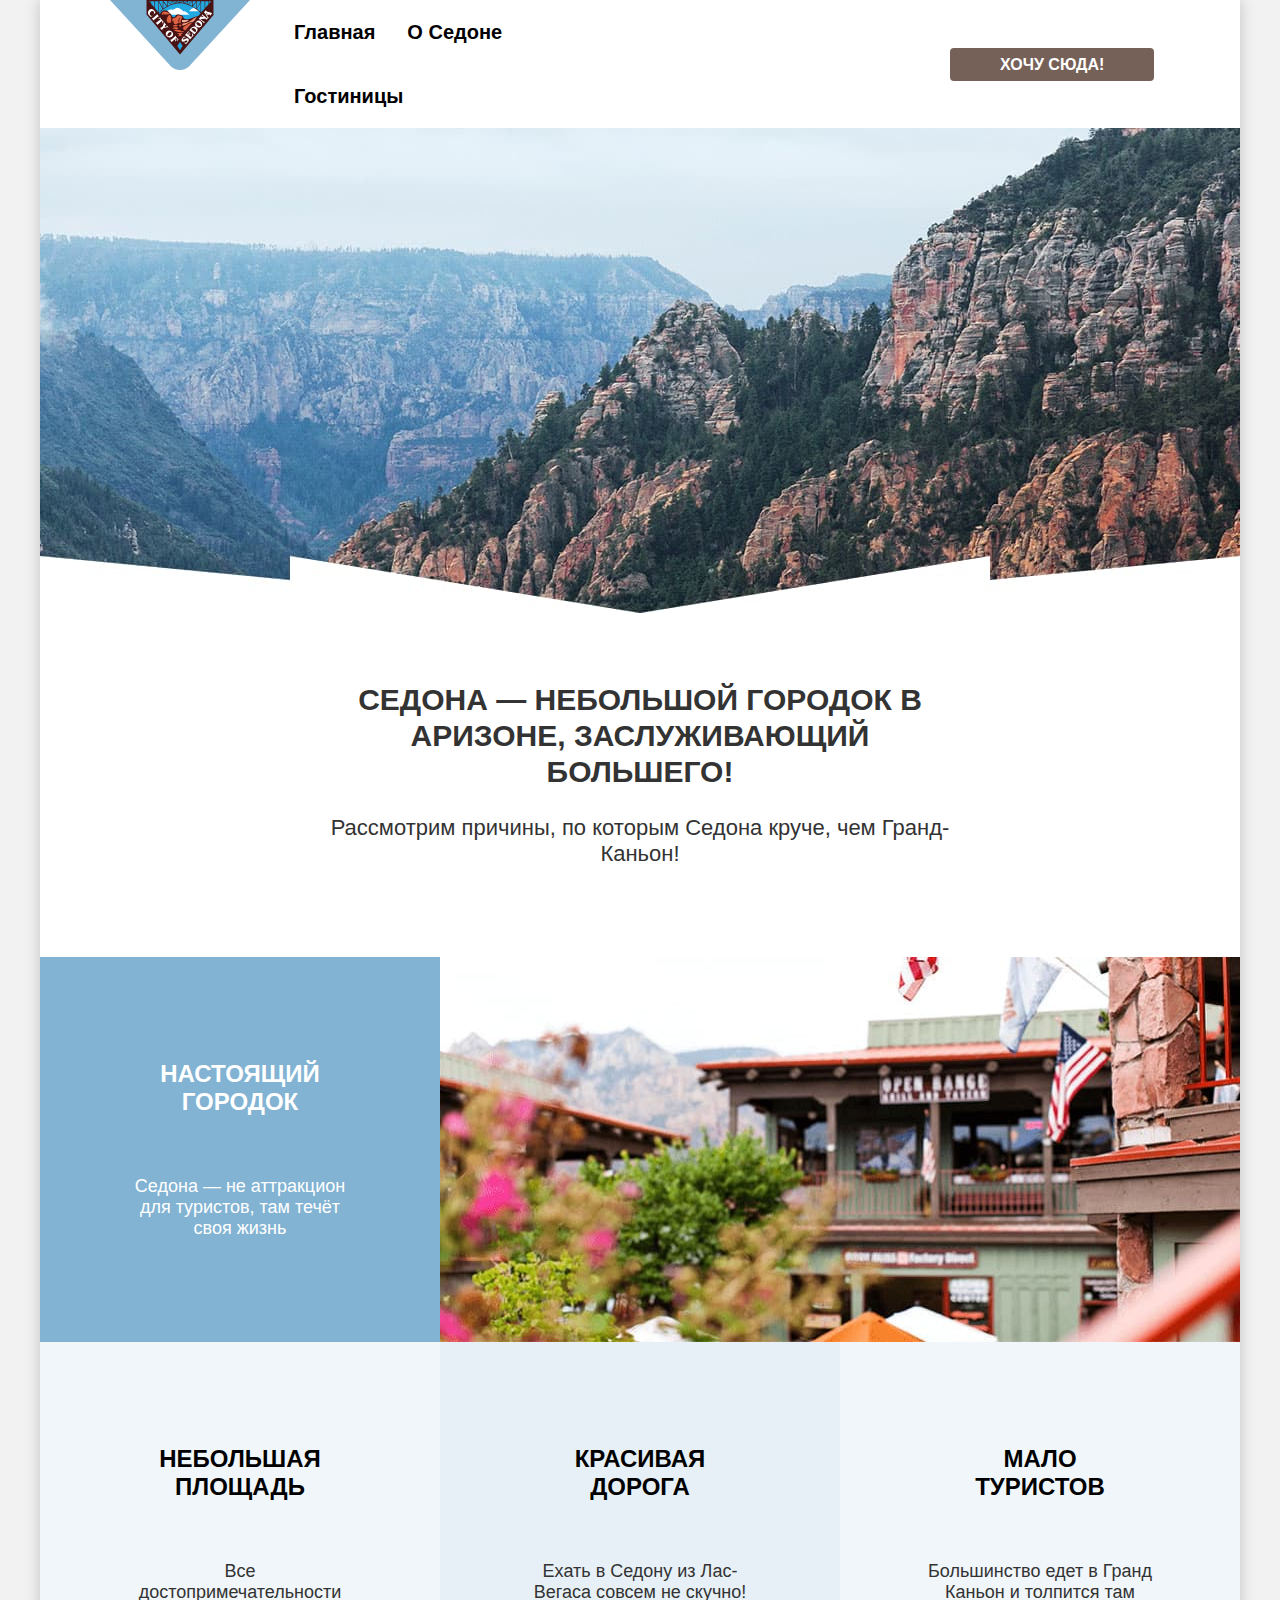
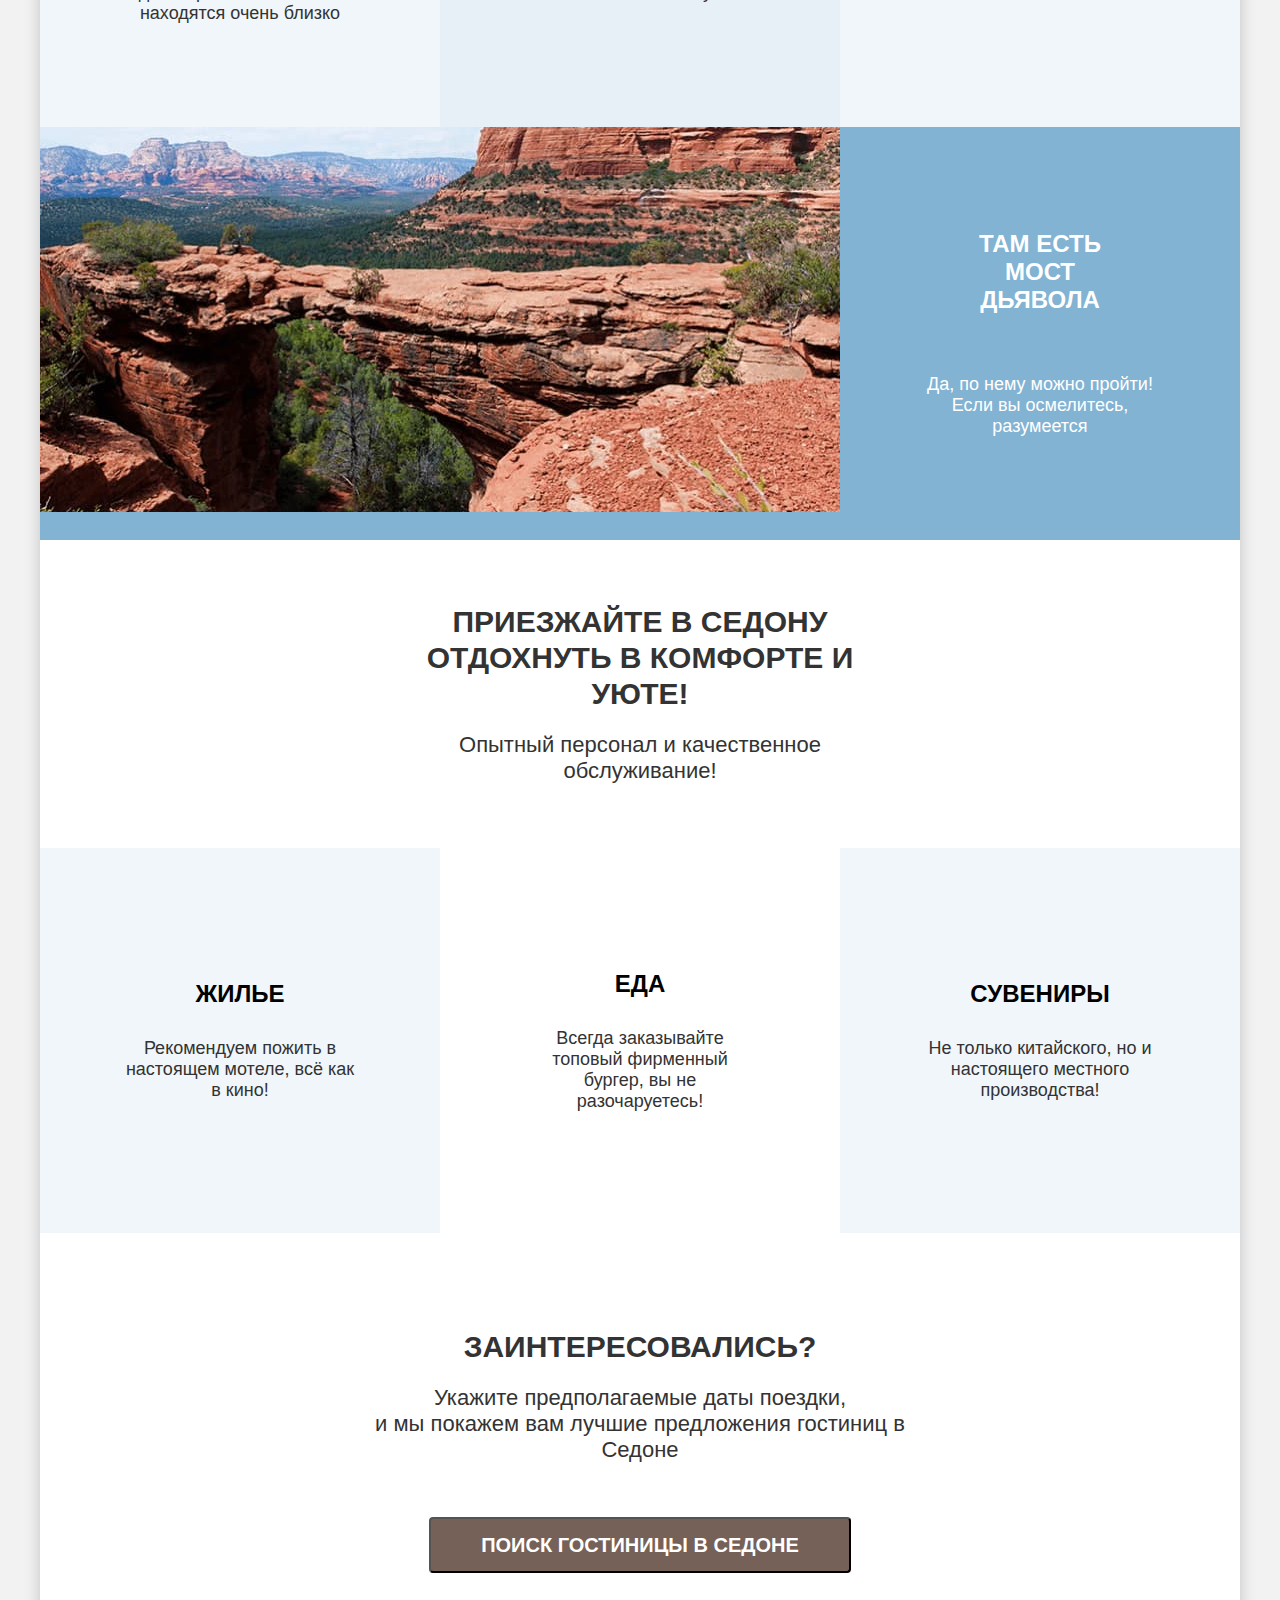
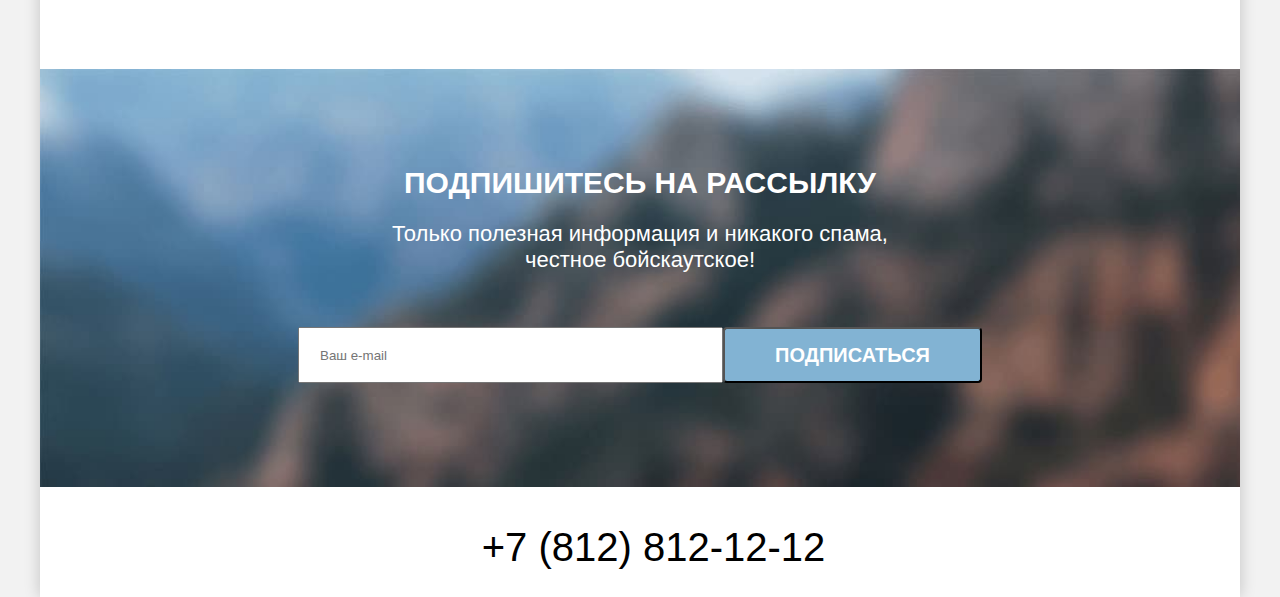
==== index.html @ 705f3684 "Merge pull request #2 from kreonix/task-6" ====
<!DOCTYPE html>
<html lang="ru">
<head>
  <meta charset="utf-8">
  <title>HTML Academy: Седона</title>
  <link rel="stylesheet" href="styles/styles.css"/>
</head>
<body>
<div class="page-container">
  <header class="page-header">
    <a class="page-header-logo" href="/">
      <img src="images/icons/logo.svg" alt="Sedona" width="140" height="70">
    </a>
    <nav class="navigation">
      <ul class="navigation-list">
        <li class="navigation-item">
          <a class="navigation-link" href="/">Главная</a>
        </li>
        <li class="navigation-item">
          <a class="navigation-link" href="#">О седоне</a>
        </li>
        <li class="navigation-item">
          <a class="navigation-link" href="/hotels.html">Гостиницы</a>
        </li>
      </ul>
      <ul class="navigation-list navigation-user">
        <li class="navigation-item">
          <a class="navigation-link" href="#">
              <span class="visually-hidden">
                Поиск
              </span>
          </a>
        </li>
        <li class="navigation-item">
          <a class="navigation-link" href="#">
              <span class="visually-hidden">
                Избранное
              </span>
          </a>
        </li>
        <li class="navigation-item">
          <a class="button rent-button" href="#">
            Хочу сюда!
          </a>
        </li>
      </ul>
    </nav>
  </header>
  <main class="main-index">
    <section class="hero">
      <h1 class="visually-hidden">Город Sedona</h1>
      <img class="hero-background-image" src="images/index-background.jpg"
           alt="Изображение каньона c облаками, который содержит текст приветствия и название проекта Sedona"
           width="1200"
           height="485">
      <div class="hero-promo">
        <p class="text-information-title">
          Седона — небольшой городок в Аризоне,
          заслуживающий большего!
        </p>
        <p class="text-information-description">Рассмотрим причины, по которым Седона круче, чем Гранд-Каньон!</p>
      </div>
    </section>
    <section class="advantages">
      <h2 class="visually-hidden">Приемущества</h2>
      <ul class="advantages-list">
        <li class="advantages-item advantages-item-picture">
          <div class="advantages-item-container">
            <h4 class="advantages-item-title">Настоящий городок</h4>
            <p>Седона — не аттракцион для туристов, там течёт своя жизнь</p>
          </div>
          <img class="advantages-item-image" src="images/advantages/photo-1.jpg"
               alt="Изображение административного здания" width="800" height="385">
        </li>
        <li class="advantages-item">
          <div class="advantages-item-container">
            <h4 class="advantages-item-title">Небольшая площадь</h4>
            <p>Все достопримечательности находятся очень близко</p>
          </div>
        </li>
        <li class="advantages-item">
          <div class="advantages-item-container">
            <h4 class="advantages-item-title">Красивая дорога</h4>
            <p>Ехать в Седону из Лас-Вегаса совсем не скучно!</p>
          </div>
        </li>
        <li class="advantages-item">
          <div class="advantages-item-container">
            <h4 class="advantages-item-title">Мало туристов</h4>
            <p>Большинство едет в Гранд Каньон и толпится там</p>
          </div>
        </li>
        <li class="advantages-item advantages-item-picture">
          <img src="images/advantages/photo-2.jpg" alt="Изображение моста дьявола, как каньон" width="800" height="385">
          <div class="advantages-item-container">
            <h4 class="advantages-item-title">Там есть мост дьявола</h4>
            <p>Да, по нему можно пройти! Если вы осмелитесь, разумеется</p>
          </div>
        </li>
      </ul>
      <div class="advantages-promo">
        <h3 class="text-information-title">
          Приезжайте в Седону отдохнуть в комфорте и уюте!
        </h3>
        <p class="text-information-description">Опытный персонал и качественное обслуживание!</p>
      </div>
      <ul class="advantages-invite-list">
        <li class="advantages-invite-item">
          <div class="advantages-invite-container">
            <h4 class="advantages-invite-title">Жилье</h4>
            <p class="advantages-invite-description">Рекомендуем пожить в настоящем мотеле, всё как в кино!</p>
          </div>
        </li>
        <li class="advantages-invite-item">
          <div class="advantages-invite-container">
            <h4 class="advantages-invite-title">Еда</h4>
            <p class="advantages-invite-description">Всегда заказывайте топовый фирменный бургер, вы не
              разочаруетесь!</p>
          </div>
        </li>
        <li class="advantages-invite-item">
          <div class="advantages-invite-container">
            <h4 class="advantages-invite-title">Сувениры</h4>
            <p class="advantages-invite-description">Не только китайского, но и настоящего местного производства!</p>
          </div>
        </li>
      </ul>
    </section>
    <section class="find">
      <h2 class="visually-hidden">Приглашение</h2>
      <h3 class="text-information-title">Заинтересовались?</h3>
      <p class="text-information-description">Укажите предполагаемые даты поездки,<br> и мы покажем вам лучшие
        предложения
        гостиниц в
        Седоне</p>
      <button class="button find-button">ПОИСК ГОСТИНИЦЫ В СЕДОНЕ</button>
    </section>
    <section class="newsletter newsletter-background">
      <h2 class="visually-hidden">Подписка на рассылку</h2>
      <div class="newsletter-inner">
        <h3 class="text-information-title">Подпишитесь на рассылку</h3>
        <p class="text-information-description">Только полезная информация и никакого спама,<br> честное бойскаутское!
        </p>
        <form class="newsletter-form" action="https://echo.htmlacademy.ru/" method="post">
          <label class="visually-hidden" for="newsletterEmail">Ваш e-mail</label>
          <input class="newsletter-input" id="newsletterEmail" type="email" name="email" placeholder="Ваш e-mail">
          <button class="button button-secondary-color" type="submit">
            ПОДПИСАТЬСЯ
          </button>
        </form>
      </div>
    </section>
  </main>
  <footer class="page-footer">
      <div class="footer-social">
        <ul class="footer-social-list">
          <li class="footer-social-item">
            <a href="#">
              <span class="visually-hidden">Твиттер</span>
            </a>
          </li>
          <li class="footer-social-item">
            <a href="#">
              <span class="visually-hidden">ВКонтакте</span>
            </a>
          </li>
          <li class="footer-social-item">
            <a href="#">
              <span class="visually-hidden">Инстаграм</span>
            </a>
          </li>
        </ul>
      </div>
      <div class="footer-contacts">
        <a class="footer-contacts-phone" href="tel:+78128121212">+7 (812) 812-12-12</a>
      </div>
      <div class="footer-logo">
        <a class="footer-logo-developer" href="https://htmlacademy.ru/">
          <span class="visually-hidden">Переход на страницу HTML Academy</span>
        </a>
      </div>
  </footer>
</div>
</body>
</html>
---- styles/styles.css ----
@font-face {
  font-family: "PT Sans";
  font-style: normal;
  font-weight: 400;
  src: url("../fonts/ptsans-400.woff2") format("woff2");
  font-display: swap;
}

@font-face {
  font-family: "PT Sans";
  font-style: normal;
  font-weight: 700;
  src: url("../fonts/ptsans-700.woff2") format("woff2");
}

*,
*::before,
*::after {
  box-sizing: border-box;
}

html {
  height: 100%;
}

body {
  height: 100%;
  margin: 0;
  font-family: "PT Sans", sans-serif;
  font-size: 18px;
  line-height: 21px;
  color: #333333;
  background-color: #F2F2F2;
}

.visually-hidden {
  position: absolute;
  width: 1px;
  height: 1px;
  margin: -1px;
  padding: 0;
  border: 0;
  clip: rect(0 0 0 0);
  overflow: hidden;
}

.page-container {
  display: flex;
  flex-direction: column;
  min-height: 100%;
  max-width: 1200px;
  margin: 0 auto;
  box-shadow: 0 0 15px 0 rgba(0, 0, 0, 0.20);
}

.main-index {
  background-color: #FFFFFF;
  flex-grow: 1;
}

.page-wrapper-inside {
  max-width: 1200px;
  margin: 0 auto;
}

.page-header {
  padding: 0 70px;
  display: flex;
  background-color: #FFFFFF;
}

.page-header-logo {
  display: flex;
  margin-bottom: -6px;
  margin-right: 28px;
  z-index: 2;
}

.navigation {
  display: flex;
  width: 940px;
}

.navigation-list {
  display: flex;
  flex-wrap: wrap;
  margin: 0;
  padding: 0;
  width: 350px;
  list-style-type: none;
}

.navigation-user {
  margin-left: auto;
  max-width: 268px;
  align-items: center;
}

.navigation-user .navigation-link {
  min-width: 20px;
  min-height: 20px;
  padding: 22px 12px;
}

.navigation-link {
  display: block;
  font-size: 20px;
  font-weight: 700;
  line-height: 24px;
  text-transform: capitalize;
  text-align: center;
  text-decoration: none;
  padding: 20px 16px;
  color: #000000;
}

.button {
  font-family: inherit;
  font-weight: 700;
  line-height: 36px;
  font-size: 20px;
  text-align: center;
  color: #FFFFFF;
  cursor: pointer;
  text-decoration: none;
  background-color: #756157;
  padding: 8px 50px;
  border-radius: 4px;
}

.button-light {
  background-color: #FFFFFF;
  border: 2px solid #E5E5E5;
}

.button-light.active {
  border: 2px solid #000000;
}

.rent-button {
  font-size: 16px;
  line-height: 20px;
  text-transform: uppercase;
}

.select-control {
  padding: 14px 20px;
}

.text-information-title {
  font-size: 30px;
  font-weight: 700;
  line-height: 36px;
  margin: 0 0 20px 0;
  text-align: center;
  text-transform: uppercase;
}

.text-information-description {
  font-size: 22px;
  font-weight: 400;
  line-height: 26px;
  margin: 0;
  text-align: center;
}

.hero {
  text-align: center;
  margin-bottom:  21px;
}

.hero-promo {
  width: 651px;
  margin: 0 auto;
  padding: 69px 0;
}

.hero-promo .text-information-title {
  margin-bottom: 25px;
}

.hero-background-image {
  vertical-align: middle;
}

.advantages-promo {
  width: 505px;
  margin: 0 auto;
  padding: 64px 0;
}

.advantages-list {
  margin: 0;
  padding: 0;
  display: grid;
  grid-template-columns: repeat(3, 400px);
  list-style-type: none;
  grid-auto-rows: minmax(385px, auto);
}

.advantages-item {
  text-align: center;
  display: flex;
  flex-direction: column;
}

.advantages-item-container {
  display: flex;
  flex-direction: column;
  justify-content: center;
  padding: 103px 85px;
}

.advantages-item-container p {
  margin: 0;
}

.advantages-item-picture {
  grid-column: 1/ span 3;
  flex-direction: row;
}


.advantages-item-image {
  vertical-align: middle;
}

.advantages-item:first-child .advantages-item-title,
.advantages-item:last-child .advantages-item-title {
  color: #FFFFFF;
}

.advantages-item:nth-child(odd) {
  background-color: rgba(131, 179, 211, 0.20);
}

.advantages-item:nth-child(even) {
  background-color: rgba(131, 179, 211, 0.12);
}

.advantages-item:first-child, .advantages-item:last-child {
  background-color: #82B3D3;
  color: #FFFFFF;
}

.advantages-item-title {
  color: #000000;
  margin: 0 0 60px;
  font-weight: 700;
  font-size: 24px;
  text-transform: uppercase;
  line-height: 28px;
  display: block;
  padding: 0 29px;
}

.advantages-invite-list {
  display: flex;
  padding: 0;
  margin: 0;
  list-style-type: none;
  flex-wrap: wrap;
}

.advantages-invite-item {
  text-align: center;
  width: 400px;
  min-height: 385px;
  display: flex;
  flex-direction: column;
  justify-content: center;
  background-color: rgba(131, 179, 211, 0.12);
}

.advantages-invite-item:nth-child(even) {
  background-color: #FFFFFF;
}

.advantages-invite-container {
  width: 230px;
  margin: 0 auto;
  padding: 80px 0;
}

.advantages-invite-title {
  font-size: 24px;
  font-weight: 700;
  line-height: 28px;
  text-transform: uppercase;
  color: #000000;
  margin: 0 0 30px;
}

.advantages-invite-description {
  font-size: 18px;
  font-weight: 400;
  line-height: 21px;
  color: #333333;
  margin: 0;
}

.newsletter {
  color: #000000;
}

.newsletter .text-information-description {
  color: #333333;
}

.find {
  padding: 96px 0;
  width: 592px;
  margin: 0 auto;
}

.find .text-information-description {
  margin-bottom: 54px;
}

.find-button {
  display: block;
  margin: 0 auto;
}

.newsletter-background {
  color: #FFFFFF;
  background-image: url("../images/blur-filter-photo.jpg");
  background-repeat: no-repeat;
  background-size: cover;
}

.newsletter-background .text-information-description {
  color: #FFFFFF;
}

.newsletter-inner {
  width: 684px;
  margin: 0 auto;
  padding: 96px 0 104px;
}

.newsletter .text-information-description {
  margin-bottom: 54px;
}

.newsletter-form {
  margin: 0 auto;
  display: flex;
}
.newsletter-input {
  font-family: inherit;
  flex-grow: 1;
  padding: 12px 20px;
}


.button-secondary-color {
  background-color: #82B3D3;
  color: #FFFFFF;
}

.page-footer {
  background-color: #FFFFFF;
  justify-content: space-between;
  display: flex;
  padding: 40px 70px 30px;
}

.footer-social {
  width: 142px;
}

.footer-contacts {
  width: 720px;
  text-align: center;
  margin: 0 auto;
}

.footer-social-list {
  padding: 0;
  margin: 0;
  display: flex;
  list-style-type: none;
  flex-wrap: wrap;
}

.footer-social-item {
  padding: 0 10px;
}

.footer-logo {
  width: 115px;
}

.footer-contacts-phone {
  font-size: 40px;
  line-height: 40px;
  text-transform: uppercase;
  color: #000000;
  text-align: center;
  text-decoration: none;
}


.catalog-filter {
  color: #FFFFFF;
  background-image: url("../images/blur-filter-photo.jpg");
  background-size: cover;
}

.catalog-filter-form {
  display: flex;
}

.catalog-filter {
  margin: 0 auto;
  padding: 35px 70px 70px;
}

.inner-header-title {
  font-size: 60px;
  font-weight: 700;
  line-height: 78px;
  margin: 0 0 8px 0;
}

.breadcrumbs {
  margin: 0 0 40px;
  padding: 0;
}

.breadcrumbs-item {
  display: inline;
}

.breadcrumbs-link {
  display: block;
  font-size: 16px;
  color: #FFFFFF;
  text-decoration: none;
}

.catalog-filter-title {
  font-size: 20px;
  font-weight: 700;
  line-height: 24px;
  text-transform: capitalize;
  margin-bottom: 32px;
}

.catalog-filter-list {
  padding: 0;
  margin: 0;
  list-style-type: none;
}

.catalog-filter-item {
  margin-bottom: 16px;
}

.catalog-filter-item:last-child {
  margin-bottom: 0;
}

.catalog-filter-buttons .button {
  font-size: 16px;
  margin-bottom: 32px;
}
.catalog-filter-buttons .button:last-child {
  margin-bottom: 0;
}


.catalog-filter-buttons {
  width: 191px;
}

.catalog-hotels {
  padding: 50px 70px 60px;
  margin: 0 auto;
}

.catalog-filter-group {
  padding:0;
  margin: 0;
  border: none;
}

.catalog-filter-left-controls {
  width: 371px;
  display: flex;
  justify-content: space-between;
}

.catalog-filter-left-controls .catalog-filter-group {
  width: 150px;
}
.catalog-filter-right-controls {
  width: 549px;
  margin-left: auto;
  display: flex;
}

.catalog-header {
  display: flex;
  margin-bottom: 40px;
}

.catalog-header-controls {
  margin-left: auto;
  display: flex;
  width: 522px;
}

.view-type-list {
  margin: 0 0 0 auto;
  padding: 0;
  list-style-type: none;
  display: flex;
}

.view-type-list .button {
  display: block;
  padding: 14px 12px;
  min-width: 48px;
  min-height: 48px;
}

.view-type-item {
  margin-right: 8px;
}

.view-type-item:last-child {
  margin-right: 0;
}

.hotel-list {
  display: grid;
  grid-template-columns: repeat(3, 340px);
  padding: 0;
  margin: 0 0 80px;
  gap: 20px;
  list-style-type: none;
}

.control-input {
  line-height: 23px;
  margin: 0 16px 0 0;
}

.button-link {
  background-color: transparent;
  border: 0;
}

.catalog-count {
  font-size: 30px;
  font-weight: 700;
  line-height: 36px;
  text-transform: uppercase;
  margin: 0 0 40px;
}

.hotel-details {
  display: flex;
  justify-content: space-between;
  margin-bottom: 16px;
}

.hotel-details:last-child {
  margin: 0;
}

.hotel-details p {
  margin: 0;
}

.hotel-card-link {
  font-size: 24px;
  font-weight: 700;
  line-height: 28px;
  color: #000000;
  text-decoration: none;
}

.hotel-card {
  color: #333333;
  padding: 20px;
  border: 1px solid #E6E6E6;
  border-radius: 4px;
}

.hotel-card-image {
  vertical-align: middle;
  margin-bottom: 16px;
}

.hotel-card-title {
  margin: 0 0 16px;
  font-size: 24px;

}

.hotel-card-rating {
  background-color: #F2F2F2;
  font-size: 16px;
  text-align: center;
  text-transform: uppercase;
  padding: 9px 22px 8px 23px;
  border-radius: 4px;
}

.hotel-card-buttons button {
  font-size: 16px;
  line-height: 20px;
}

.pagination {
  display: flex;
  margin: 0;
  padding: 0;
  list-style-type: none;
}

.pagination-link {
  display: flex;
  box-sizing: border-box;
  text-decoration: none;
  width: 60px;
  height: 60px;
  padding: 12px 25px;
  border-radius: 4px;
  font-weight: 700;
  line-height: 36px;
  text-transform: uppercase;
  color: #FFFFFF;
  background-color: #82B3D3;
  justify-content: center;
}

.pagination-item:not(:last-child) {
  margin-right: 8px;
}

.pagination-spacing .pagination-link {
  background-color: transparent;
  color: #000000;
}

.pagination-current {
  color: #000000;
  background-color: #F2F2F2;
}
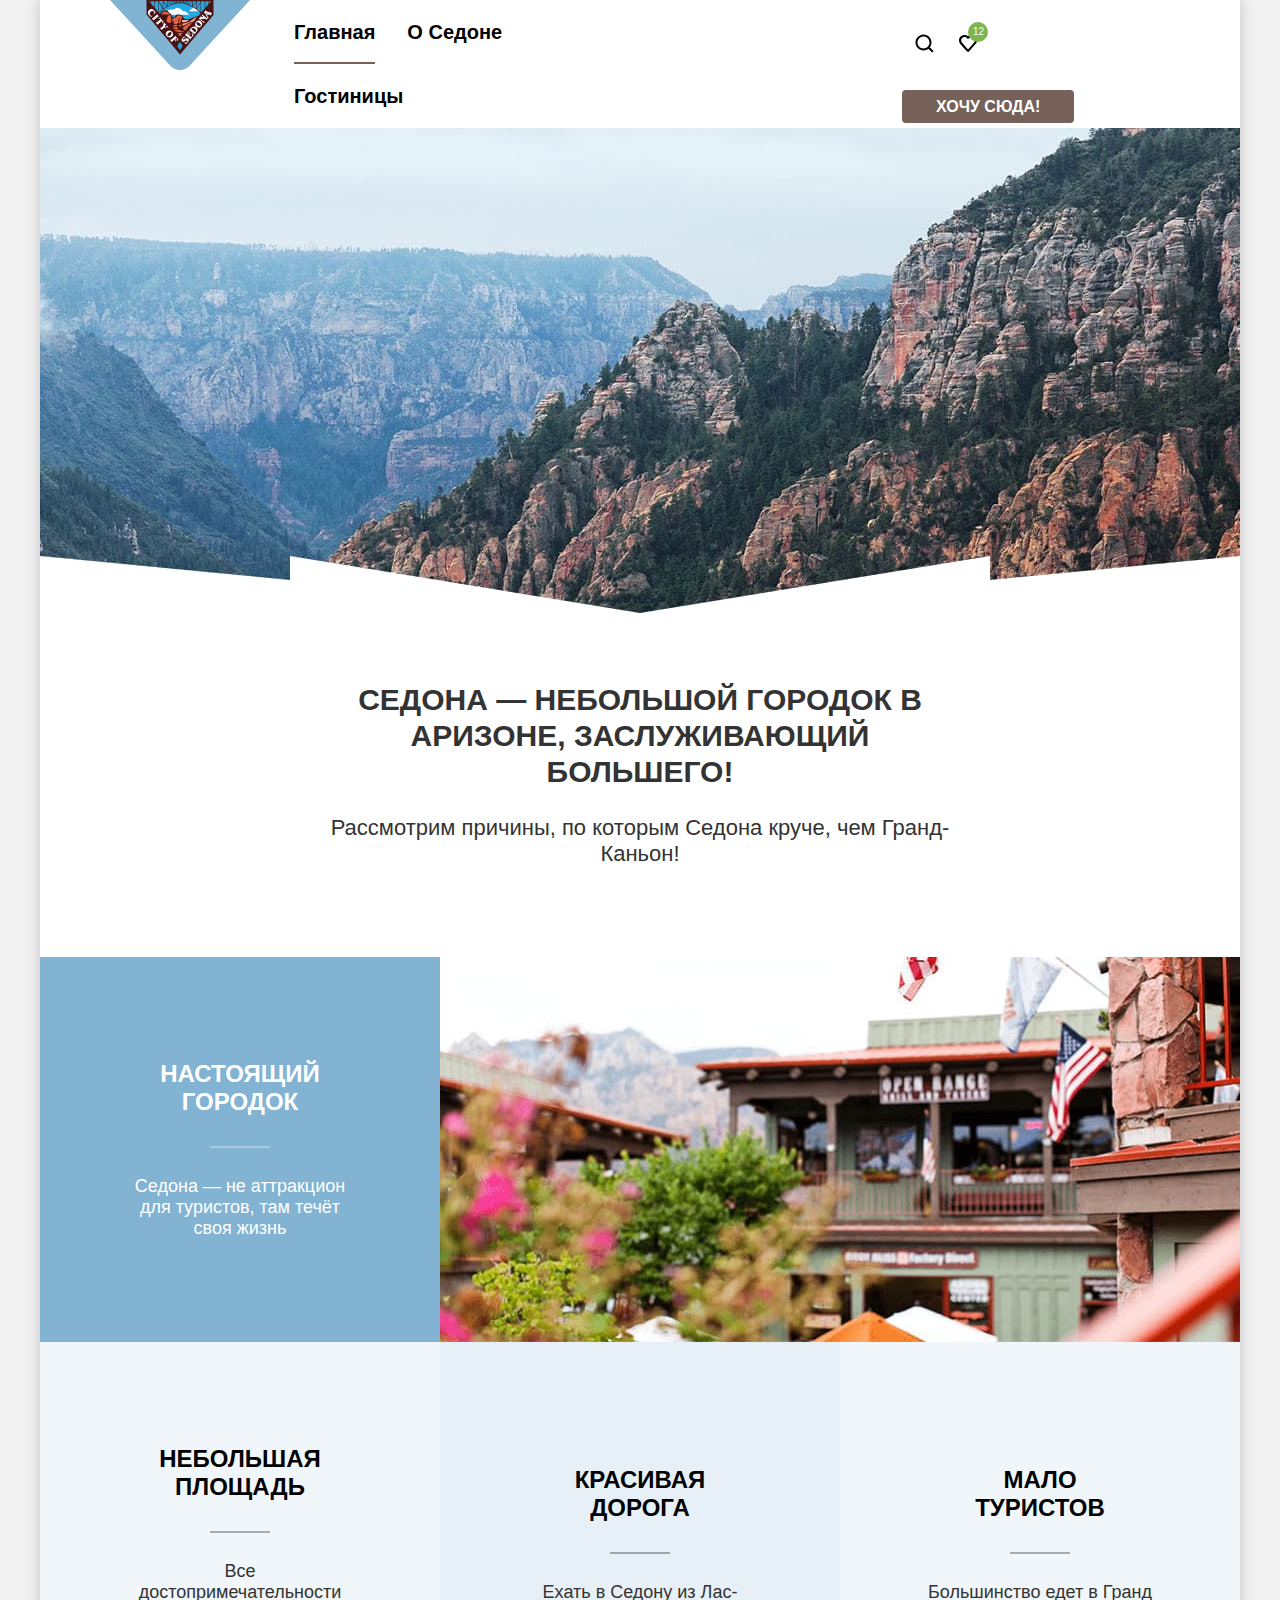
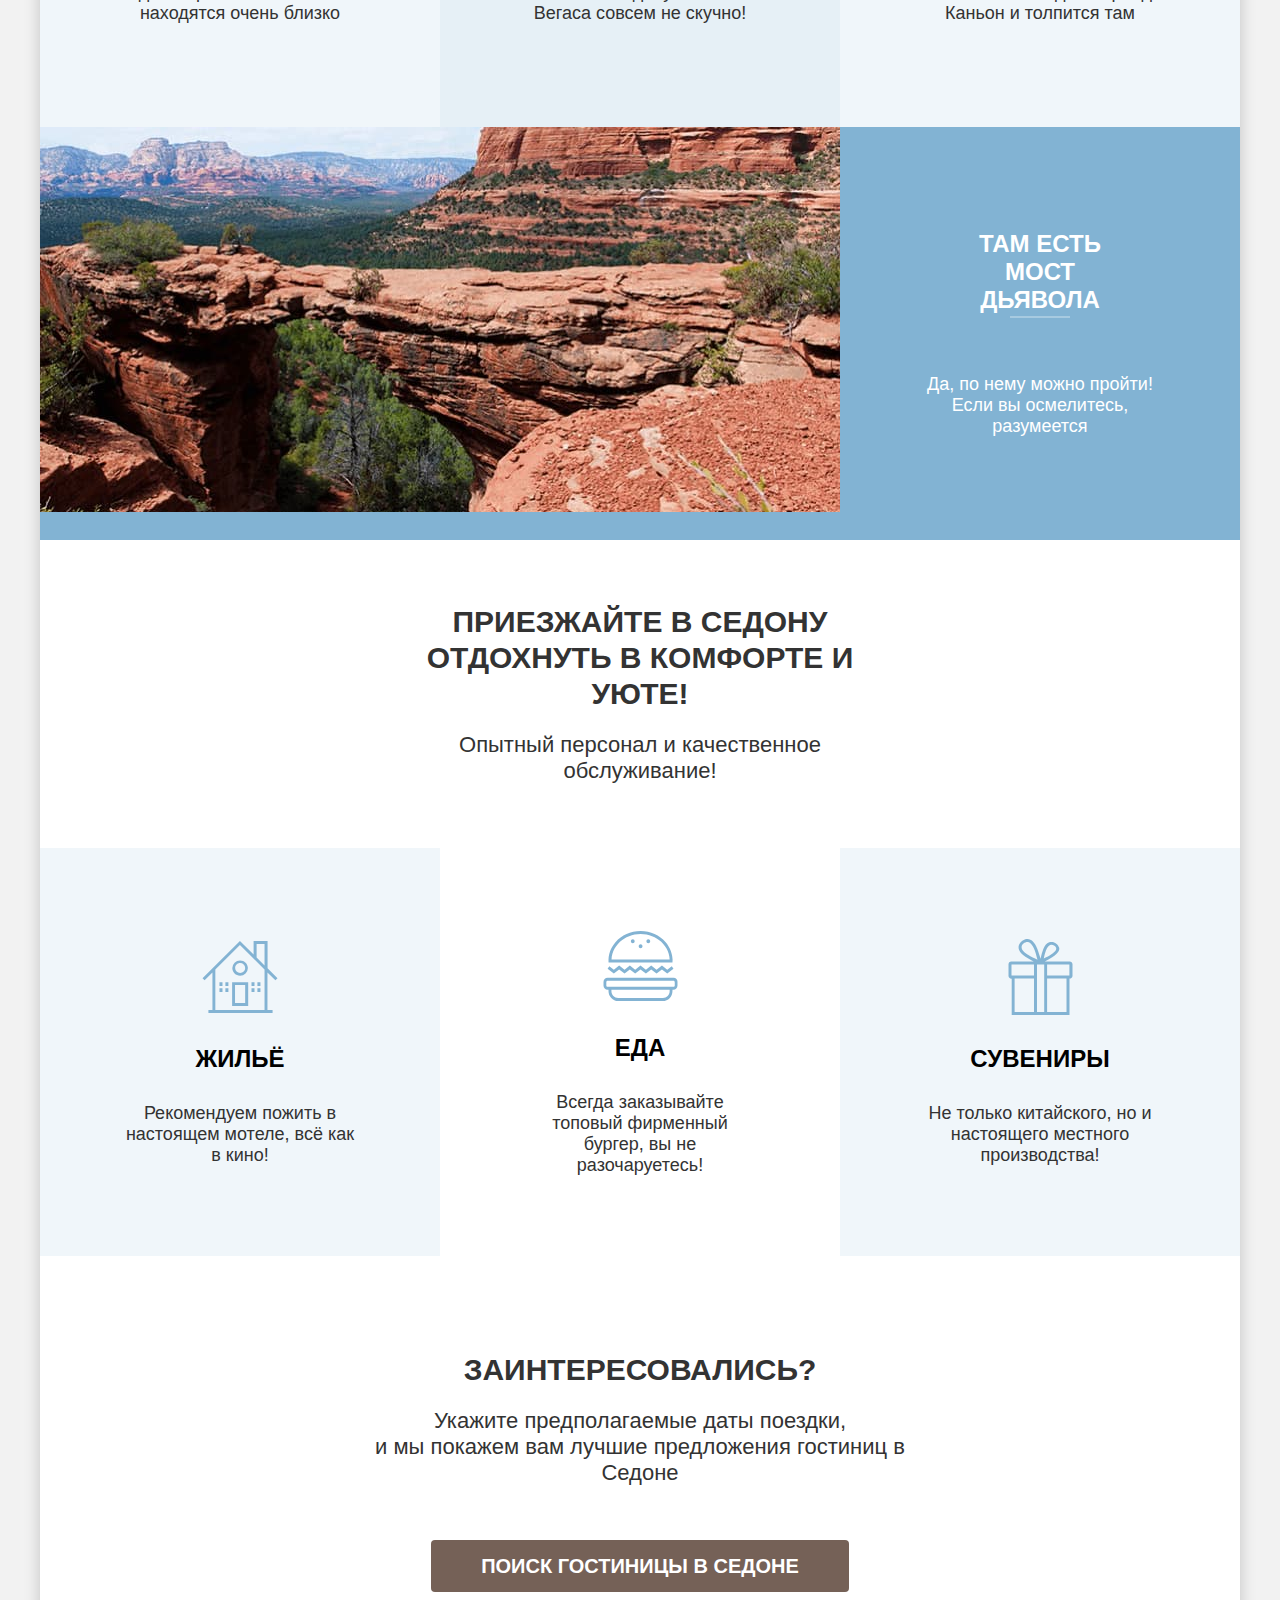
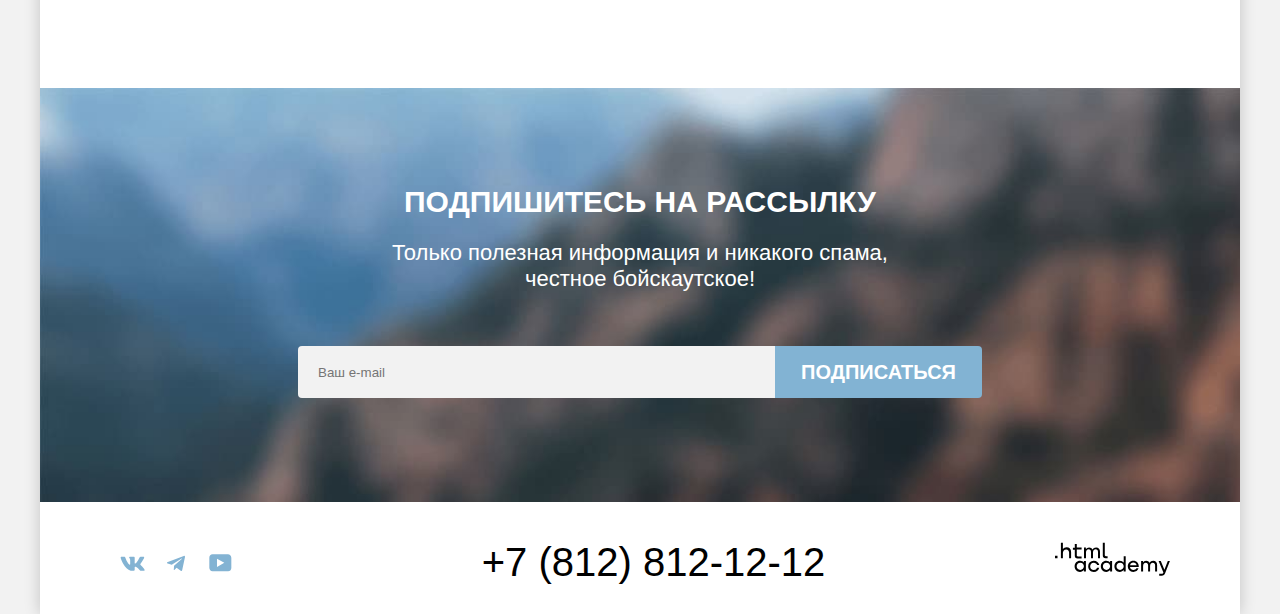
==== commit e211aa6c: "7.24. Постройте мелкие сетки на гридах для подходящих компонентов" ====
--- a/index.html
+++ b/index.html
@@ -14,7 +14,7 @@
     <nav class="navigation">
       <ul class="navigation-list">
         <li class="navigation-item">
-          <a class="navigation-link" href="/">Главная</a>
+          <a class="navigation-link navigation-link-current" href="/">Главная</a>
         </li>
         <li class="navigation-item">
           <a class="navigation-link" href="#">О седоне</a>
@@ -26,14 +26,26 @@
       <ul class="navigation-list navigation-user">
         <li class="navigation-item">
           <a class="navigation-link" href="#">
-              <span class="visually-hidden">
+            <svg class="navigation-icon" xmlns="http://www.w3.org/2000/svg" width="20" height="20" viewBox="0 0 20 20"
+                 fill="none">
+              <path
+                d="M19.5 18.0083L15.8 14.3287C16.8 13.0359 17.5 11.3453 17.5 9.4558C17.5 5.08011 13.9 1.5 9.5 1.5C5.1 1.5 1.5 5.17956 1.5 9.55525C1.5 13.9309 5.1 17.511 9.5 17.511C11.3 17.511 13 16.9144 14.4 15.8204L18.1 19.5L19.5 18.0083ZM9.5 15.5221C6.2 15.5221 3.5 12.837 3.5 9.55525C3.5 6.27348 6.2 3.5884 9.5 3.5884C12.8 3.5884 15.5 6.27348 15.5 9.55525C15.5 12.837 12.8 15.5221 9.5 15.5221Z"
+                fill="black"/>
+            </svg>
+            <span class="visually-hidden">
                 Поиск
-              </span>
-          </a>
-        </li>
-        <li class="navigation-item">
-          <a class="navigation-link" href="#">
-              <span class="visually-hidden">
+            </span>
+          </a>
+        </li>
+        <li class="navigation-item">
+          <a class="navigation-link navigation-cart-link" href="#">
+            <svg class="navigation-icon" xmlns="http://www.w3.org/2000/svg" width="20" height="20" viewBox="0 0 20 20"
+                 fill="none">
+              <path
+                d="M9.9 19C9.6 19 9.3 18.9 9.1 18.6C3.7 12.5 2.4 11.1 2.1 10.7C1.4 9.8 1 8.6 1 7.4C1 4.4 3.4 2 6.5 2C7.8 2 9 2.5 10 3.3C11 2.5 12.3 2 13.5 2C16.5 2 19 4.4 19 7.4C19 8.7 18.5 9.9 17.7 10.8L10.7 18.7C10.5 18.9 10.3 19 9.9 19ZM3.9 9.5C4.2 9.9 7.4 13.5 10 16.4L16.2 9.4C16.7 8.9 16.9 8.2 16.9 7.4C16.9 5.6 15.4 4.1 13.6 4.1C12.6 4.1 11.6 4.6 10.9 5.4C10.6 5.7 10.3 5.8 10 5.8C9.7 5.8 9.4 5.6 9.2 5.4C8.5 4.6 7.5 4.1 6.5 4.1C4.7 4.1 3.2 5.6 3.2 7.4C3.1 8.3 3.5 9 3.9 9.5C3.8 9.5 3.8 9.5 3.9 9.5Z"
+                fill="black"/>
+            </svg>
+            <span class="visually-hidden">
                 Избранное
               </span>
           </a>
@@ -91,7 +103,8 @@
           </div>
         </li>
         <li class="advantages-item advantages-item-picture">
-          <img src="images/advantages/photo-2.jpg" alt="Изображение моста дьявола, как каньон" width="800" height="385">
+          <img class="advantages-item-image" src="images/advantages/photo-2.jpg"
+               alt="Изображение моста дьявола, как каньон" width="800" height="385">
           <div class="advantages-item-container">
             <h4 class="advantages-item-title">Там есть мост дьявола</h4>
             <p>Да, по нему можно пройти! Если вы осмелитесь, разумеется</p>
@@ -106,20 +119,20 @@
       </div>
       <ul class="advantages-invite-list">
         <li class="advantages-invite-item">
-          <div class="advantages-invite-container">
-            <h4 class="advantages-invite-title">Жилье</h4>
+          <div class="advantages-invite-container advantages-invite-icon-home">
+            <h4 class="advantages-invite-title ">Жильё</h4>
             <p class="advantages-invite-description">Рекомендуем пожить в настоящем мотеле, всё как в кино!</p>
           </div>
         </li>
         <li class="advantages-invite-item">
-          <div class="advantages-invite-container">
-            <h4 class="advantages-invite-title">Еда</h4>
+          <div class="advantages-invite-container advantages-invite-icon-food">
+            <h4 class="advantages-invite-title ">Еда</h4>
             <p class="advantages-invite-description">Всегда заказывайте топовый фирменный бургер, вы не
               разочаруетесь!</p>
           </div>
         </li>
         <li class="advantages-invite-item">
-          <div class="advantages-invite-container">
+          <div class="advantages-invite-container advantages-invite-icon-souvenirs">
             <h4 class="advantages-invite-title">Сувениры</h4>
             <p class="advantages-invite-description">Не только китайского, но и настоящего местного производства!</p>
           </div>
@@ -144,7 +157,7 @@
         <form class="newsletter-form" action="https://echo.htmlacademy.ru/" method="post">
           <label class="visually-hidden" for="newsletterEmail">Ваш e-mail</label>
           <input class="newsletter-input" id="newsletterEmail" type="email" name="email" placeholder="Ваш e-mail">
-          <button class="button button-secondary-color" type="submit">
+          <button class="button subscribe-button button-secondary-color" type="submit">
             ПОДПИСАТЬСЯ
           </button>
         </form>
@@ -152,33 +165,52 @@
     </section>
   </main>
   <footer class="page-footer">
-      <div class="footer-social">
-        <ul class="footer-social-list">
-          <li class="footer-social-item">
-            <a href="#">
-              <span class="visually-hidden">Твиттер</span>
-            </a>
-          </li>
-          <li class="footer-social-item">
-            <a href="#">
-              <span class="visually-hidden">ВКонтакте</span>
-            </a>
-          </li>
-          <li class="footer-social-item">
-            <a href="#">
-              <span class="visually-hidden">Инстаграм</span>
-            </a>
-          </li>
-        </ul>
-      </div>
-      <div class="footer-contacts">
-        <a class="footer-contacts-phone" href="tel:+78128121212">+7 (812) 812-12-12</a>
-      </div>
-      <div class="footer-logo">
-        <a class="footer-logo-developer" href="https://htmlacademy.ru/">
-          <span class="visually-hidden">Переход на страницу HTML Academy</span>
-        </a>
-      </div>
+    <div class="footer-social">
+      <ul class="footer-social-list">
+        <li class="footer-social-item">
+          <a class="footer-social-link" href="#">
+            <svg class="footer-social-icon" xmlns="http://www.w3.org/2000/svg" width="25" height="15" fill="none"
+                 viewBox="0 0 25 15">
+              <path fill-rule="evenodd"
+                    d="M24.12 1.8c.16-.54 0-.94-.8-.94H20.7c-.67 0-.98.34-1.15.73 0 0-1.33 3.2-3.22 5.27-.61.6-.9.8-1.23.8-.16 0-.41-.2-.41-.75v-5.1c0-.66-.19-.95-.74-.95H9.82c-.42 0-.67.3-.67.59 0 .62.95.76 1.04 2.51v3.8c0 .83-.15.98-.48.98-.9 0-3.06-3.2-4.34-6.88-.25-.72-.5-1-1.18-1H1.57c-.75 0-.9.34-.9.73 0 .68.89 4.07 4.14 8.55 2.17 3.06 5.23 4.72 8 4.72 1.68 0 1.88-.37 1.88-1v-2.32c0-.74.16-.88.7-.88.38 0 1.05.19 2.6 1.66 1.79 1.75 2.08 2.54 3.08 2.54h2.63c.75 0 1.12-.37.9-1.1-.23-.72-1.08-1.77-2.2-3.02-.62-.71-1.54-1.48-1.82-1.86-.39-.5-.28-.71 0-1.15 0 0 3.2-4.42 3.54-5.93Z"
+                    clip-rule="evenodd"/>
+            </svg>
+            <span class="visually-hidden">ВКонтакте</span>
+          </a>
+        </li>
+        <li class="footer-social-item">
+          <a class="footer-social-link" href="#">
+            <svg class="footer-social-icon" xmlns="http://www.w3.org/2000/svg" width="18" height="17" fill="none"
+                 viewBox="0 0 18 17">
+              <path
+                d="M16.79.96.84 7.1c-1.09.44-1.08 1.05-.2 1.32l4.1 1.28 9.47-5.98c.44-.27.85-.13.52.17l-7.68 6.93-.28 4.22c.41 0 .6-.2.83-.41l1.99-1.94 4.13 3.06c.77.42 1.31.2 1.5-.71l2.72-12.8c.28-1.1-.43-1.61-1.16-1.28Z"/>
+            </svg>
+            <span class="visually-hidden">Телеграм</span>
+          </a>
+        </li>
+        <li class="footer-social-item">
+          <a class="footer-social-link" href="#">
+            <svg class="footer-social-icon" xmlns="http://www.w3.org/2000/svg" width="23" height="18" fill="none"
+                 viewBox="0 0 23 18">
+              <path
+                d="M18.94.36H3.51C1.65.36.33 1.95.33 3.76v10.09c0 1.91 1.32 3.5 3.18 3.5h15.65c1.64 0 3.17-1.59 3.17-3.4V3.76c-.22-1.8-1.53-3.4-3.39-3.4ZM7.99 12.89V4.82l7.34 4.04-7.34 4.03Z"/>
+            </svg>
+            <span class="visually-hidden">Ютьюб</span>
+          </a>
+        </li>
+      </ul>
+    </div>
+    <div class="footer-contacts">
+      <a class="footer-contacts-phone" href="tel:+78128121212">+7 (812) 812-12-12</a>
+    </div>
+    <div class="footer-logo">
+      <a class="footer-logo-developer" href="https://htmlacademy.ru/">
+        <svg class="footer-logo-icon" xmlns="http://www.w3.org/2000/svg" width="115" height="34" fill="none" viewBox="0 0 115 34">
+          <path d="M0 13.72v2.6h2.5v-2.6H0ZM11.6 5.32c-1.6 0-2.8.7-3.6 1.7h-.1V.82h-2v15.5h2v-5.3c0-2.1 1.3-3.6 3.3-3.6 1.8 0 2.9 1.4 2.9 3.2v5.7h2v-6.1c.1-3-1.8-4.9-4.5-4.9ZM26.6 5.62h-4.8v-3.7h-2v3.8h-1.9v2h1.9v6c0 1.7 1 2.7 2.7 2.7h4.1v-2h-3.7c-.7 0-1.1-.4-1.1-1.1v-5.7h4.8v-2ZM41.1 5.42c-1.6 0-2.9.8-3.5 2.1h-.1c-.6-1.2-1.8-2.1-3.4-2.1-1.4 0-2.5.8-3.1 1.8h-.1v-1.6H29v10.6h2v-5.4c0-2 1-3.5 2.6-3.5 1.5 0 2.4 1 2.4 2.6v6.3h2v-5.6c0-2.4 1.4-3.3 2.6-3.3 1.5 0 2.4 1 2.4 2.6v6.3h2v-6.5c.1-2.5-1.4-4.3-3.9-4.3ZM47.8 13.52c0 1.7 1 2.7 2.8 2.7h2v-2h-1.7c-.7 0-1.1-.4-1.1-1.1V.82h-2v12.7ZM28.9 20.52c-.9-1.1-2.2-1.8-3.9-1.8-3.1 0-5.4 2.3-5.4 5.6s2.3 5.6 5.4 5.6c1.8 0 3-.8 3.8-1.9h.1v1.6h2v-10.6h-2v1.5Zm-3.6 7.4c-2.2 0-3.6-1.6-3.6-3.6s1.4-3.6 3.6-3.6 3.6 1.6 3.6 3.6c0 1.9-1.4 3.6-3.6 3.6ZM44.2 22.82c-.5-2.4-2.6-4.1-5.4-4.1a5.4 5.4 0 0 0-5.6 5.6c0 3.1 2.2 5.6 5.6 5.6 2.8 0 4.9-1.8 5.4-4.2h-2.1a3.4 3.4 0 0 1-3.3 2.3c-2.2 0-3.6-1.6-3.6-3.6s1.4-3.6 3.6-3.6c1.6 0 2.8 1 3.3 2.2h2.1v-.2ZM55.1 20.52c-.9-1.1-2.2-1.8-3.9-1.8-3.1 0-5.4 2.3-5.4 5.6s2.3 5.6 5.4 5.6c1.8 0 3-.8 3.8-1.9h.1v1.6h2v-10.6h-2v1.5Zm-3.6 7.4c-2.2 0-3.6-1.6-3.6-3.6s1.4-3.6 3.6-3.6 3.6 1.6 3.6 3.6c0 1.9-1.5 3.6-3.6 3.6ZM68.7 20.62c-.9-1.1-2.2-1.9-3.9-1.9-3.1 0-5.4 2.3-5.4 5.6s2.2 5.6 5.4 5.6c1.7 0 3-.8 3.8-1.8h.1v1.5h2v-15.4h-2v6.4Zm-3.6 7.3c-2.2 0-3.6-1.6-3.6-3.6s1.4-3.6 3.6-3.6 3.6 1.6 3.6 3.6c-.1 2-1.5 3.6-3.6 3.6ZM78.3 18.72c-3.3 0-5.5 2.5-5.5 5.6 0 3 2.1 5.6 5.5 5.6 2.5 0 4.5-1.3 5.2-3.6h-2.1c-.5 1-1.6 1.6-3 1.6-1.9 0-3.3-1.3-3.4-2.9h8.8c.2-3.6-2-6.3-5.5-6.3Zm0 1.9c1.7 0 3 1 3.3 2.6h-6.5c.3-1.5 1.5-2.6 3.2-2.6ZM98.2 18.72c-1.6 0-2.9.8-3.6 2h-.1c-.6-1.2-1.8-2-3.4-2-1.4 0-2.5.7-3.1 1.8v-1.5h-1.9v10.6h2v-5.4c0-2 1-3.4 2.6-3.5 1.5 0 2.4 1 2.4 2.6v6.3h2v-5.6c0-2.4 1.4-3.3 2.6-3.3 1.5 0 2.4 1 2.4 2.6v6.3h2v-6.5c.1-2.6-1.4-4.4-3.9-4.4ZM109.4 27.82l-3.6-8.9h-2.2l4.8 11.6c-.3.9-.7 1.2-1.7 1.2h-2.5v2h2.5c1.8 0 2.8-.8 3.5-2.6l4.7-12.2h-2.1l-3.4 8.9Z"/>
+        </svg>
+        <span class="visually-hidden">Переход на страницу HTML Academy</span>
+      </a>
+    </div>
   </footer>
 </div>
 </body>
--- a/styles/styles.css
+++ b/styles/styles.css
@@ -13,12 +13,6 @@
   src: url("../fonts/ptsans-700.woff2") format("woff2");
 }
 
-*,
-*::before,
-*::after {
-  box-sizing: border-box;
-}
-
 html {
   height: 100%;
 }
@@ -104,6 +98,7 @@
 
 .navigation-link {
   display: block;
+  position: relative;
   font-size: 20px;
   font-weight: 700;
   line-height: 24px;
@@ -112,9 +107,56 @@
   text-decoration: none;
   padding: 20px 16px;
   color: #000000;
+  transition: background-color 0.3s;
+}
+
+.navigation-link:hover {
+  background-color: #E5E5E5;
+}
+
+.navigation-link-current::before {
+  content: '';
+  position: absolute;
+  height: 2px;
+  background-color: #756257;
+  bottom: 0;
+  right: 16px;
+  left: 16px;
+}
+
+.navigation-cart-link {
+  margin-right: 20px;
+}
+
+.navigation-cart-link::after {
+  content: '12';
+  position: absolute;
+  background-color: #7DB54F;
+  width: 20px;
+  height: 20px;
+  color: #FFFFFF;
+  font-size: 10px;
+  line-height: 10px;
+  font-weight: 400;
+  border-radius: 50%;
+  text-align: center;
+  box-sizing: border-box;
+  padding: 5px;
+  top: 11px;
+}
+
+.navigation-icon {
+  position: absolute;
+  top: 0;
+  right: 0;
+  bottom: 0;
+  left: 0;
+  margin: auto;
 }
 
 .button {
+  box-sizing: border-box;
+  display: inline;
   font-family: inherit;
   font-weight: 700;
   line-height: 36px;
@@ -124,8 +166,29 @@
   cursor: pointer;
   text-decoration: none;
   background-color: #756157;
-  padding: 8px 50px;
+  padding: 8px 26px;
   border-radius: 4px;
+  text-transform: uppercase;
+  transition: background-color 0.3s;
+  border: none;
+}
+
+.button:hover {
+  background-color: #615048;
+}
+
+.button:focus {
+  background-color: #615048;
+  outline: none;
+}
+
+.button:active {
+  background-color: #756157;
+  color: rgba(255, 255, 255, 0.30);
+}
+
+.button:disabled {
+  background-color: #E5E5E5;
 }
 
 .button-light {
@@ -141,10 +204,10 @@
   font-size: 16px;
   line-height: 20px;
   text-transform: uppercase;
+  padding: 8px 34px;
 }
 
 .select-control {
-  padding: 14px 20px;
 }
 
 .text-information-title {
@@ -166,7 +229,7 @@
 
 .hero {
   text-align: center;
-  margin-bottom:  21px;
+  margin-bottom: 21px;
 }
 
 .hero-promo {
@@ -181,6 +244,7 @@
 
 .hero-background-image {
   vertical-align: middle;
+  object-fit: cover;
 }
 
 .advantages-promo {
@@ -207,7 +271,8 @@
 .advantages-item-container {
   display: flex;
   flex-direction: column;
-  justify-content: center;
+  flex-grow: 1;
+  justify-content: flex-end;
   padding: 103px 85px;
 }
 
@@ -223,6 +288,7 @@
 
 .advantages-item-image {
   vertical-align: middle;
+  object-fit: cover;
 }
 
 .advantages-item:first-child .advantages-item-title,
@@ -252,6 +318,28 @@
   line-height: 28px;
   display: block;
   padding: 0 29px;
+  position: relative;
+}
+
+.advantages-item-title::after {
+  content: '';
+  position: absolute;
+  top: 86px;
+  left: 85px;
+  right: 85px;
+  height: 2px;
+  background-color: rgba(0, 0, 0, 0.30);
+}
+
+
+.advantages-item-picture .advantages-item-title::after {
+  content: '';
+  position: absolute;
+  top: 86px;
+  left: 85px;
+  right: 85px;
+  height: 2px;
+  background-color: rgba(255, 255, 255, 0.30);
 }
 
 .advantages-invite-list {
@@ -280,6 +368,28 @@
   width: 230px;
   margin: 0 auto;
   padding: 80px 0;
+}
+
+.advantages-invite-container::before {
+  display: block;
+  content: "";
+  background-repeat: no-repeat;
+  background-position: center;
+  width: 76px;
+  height: 76px;
+  margin: 0 auto 30px;
+}
+
+.advantages-invite-icon-home::before {
+  background-image: url("../images/icons/advantages/house.svg");
+}
+
+.advantages-invite-icon-food::before {
+  background-image: url("../images/icons/advantages/food.svg");
+}
+
+.advantages-invite-icon-souvenirs::before {
+  background-image: url("../images/icons/advantages/present.svg");
 }
 
 .advantages-invite-title {
@@ -319,6 +429,7 @@
 
 .find-button {
   display: block;
+  padding: 8px 50px;
   margin: 0 auto;
 }
 
@@ -347,18 +458,39 @@
   margin: 0 auto;
   display: flex;
 }
+
 .newsletter-input {
   font-family: inherit;
   flex-grow: 1;
   padding: 12px 20px;
-}
-
+  border: none;
+  border-radius: 4px 0 0 4px;
+  background-color: #F2F2F2;
+}
+
+.subscribe-button {
+  border-radius: 0 4px 4px 0;
+}
 
 .button-secondary-color {
   background-color: #82B3D3;
   color: #FFFFFF;
 }
 
+.button-secondary-color:hover {
+  background-color: #68A2CA;
+}
+
+.button-secondary-color:focus {
+  background-color: #68A2CA;
+}
+
+.button-secondary-color:active {
+  background-color: #82B3D3;
+  color: rgba(255, 255, 255, 0.30);
+}
+
+
 .page-footer {
   background-color: #FFFFFF;
   justify-content: space-between;
@@ -370,6 +502,32 @@
   width: 142px;
 }
 
+.footer-social-icon {
+  position: absolute;
+  top: 0;
+  right: 0;
+  bottom: 0;
+  left: 0;
+  margin: auto;
+  fill: #83B3D3;
+}
+
+.footer-social-link:active {
+  outline: none;
+}
+
+.footer-social-link:hover .footer-social-icon {
+  fill: #68A2CA;
+}
+
+.footer-social-link:focus .footer-social-icon {
+  fill: #68A2CA;
+}
+
+.footer-social-link:active .footer-social-icon {
+  fill: rgba(104, 162, 202, 0.3);
+}
+
 .footer-contacts {
   width: 720px;
   text-align: center;
@@ -384,8 +542,13 @@
   flex-wrap: wrap;
 }
 
-.footer-social-item {
-  padding: 0 10px;
+
+.footer-social-link {
+  display: block;
+  position: relative;
+  padding: 13px;
+  min-height: 16px;
+  min-width: 18px;
 }
 
 .footer-logo {
@@ -401,6 +564,34 @@
   text-decoration: none;
 }
 
+.footer-contacts-phone:hover {
+  color: #756157;
+}
+
+.footer-contacts-phone:focus {
+  color: #756157;
+  outline: none;
+}
+
+.footer-contacts-phone:active {
+  color: rgba(117, 97, 87, 0.30);
+}
+
+.footer-logo-icon {
+  fill: #000000;
+}
+
+.footer-logo-icon:hover {
+  fill: #756157;
+}
+
+.footer-logo-icon:focus {
+  fill: #756157;
+}
+
+.footer-logo-icon:active {
+  fill: rgba(117, 97, 87, 0.3);
+}
 
 .catalog-filter {
   color: #FFFFFF;
@@ -425,12 +616,28 @@
 }
 
 .breadcrumbs {
+  display: flex;
   margin: 0 0 40px;
   padding: 0;
 }
 
 .breadcrumbs-item {
   display: inline;
+  position: relative;
+}
+
+.breadcrumbs-item::after {
+  content: '';
+  position: absolute;
+  width: 8px;
+  height: 11px;
+  top: 5px;
+  right: 7px;
+  background-image: url("../images/icons/arrow.svg");
+}
+
+.breadcrumbs-item:last-child::after {
+  content: none;
 }
 
 .breadcrumbs-link {
@@ -438,7 +645,39 @@
   font-size: 16px;
   color: #FFFFFF;
   text-decoration: none;
-}
+  margin-right: 26px;
+}
+
+.breadcrumbs-link svg {
+  fill: #FFFFFF;
+}
+
+.breadcrumbs-link:hover {
+  color: rgba(255, 255, 255, 0.6);
+}
+
+.breadcrumbs-link:hover svg {
+  fill: rgba(255, 255, 255, 0.6);
+}
+
+.breadcrumbs-link:focus {
+  color: #FFFFFF;
+  outline: none;
+}
+
+.breadcrumbs-link:focus svg {
+  fill: rgba(255, 255, 255);
+}
+
+
+.breadcrumbs-link:active {
+  color: rgba(255, 255, 255, 0.3);
+}
+
+.breadcrumbs-link:active svg {
+  fill: rgba(255, 255, 255, 0.3);
+}
+
 
 .catalog-filter-title {
   font-size: 20px;
@@ -465,7 +704,10 @@
 .catalog-filter-buttons .button {
   font-size: 16px;
   margin-bottom: 32px;
-}
+  padding: 8px 50px;
+  line-height: 20px;
+}
+
 .catalog-filter-buttons .button:last-child {
   margin-bottom: 0;
 }
@@ -473,6 +715,9 @@
 
 .catalog-filter-buttons {
   width: 191px;
+  display: flex;
+  flex-direction: column;
+  justify-content: flex-end;
 }
 
 .catalog-hotels {
@@ -481,7 +726,7 @@
 }
 
 .catalog-filter-group {
-  padding:0;
+  padding: 0;
   margin: 0;
   border: none;
 }
@@ -495,10 +740,12 @@
 .catalog-filter-left-controls .catalog-filter-group {
   width: 150px;
 }
+
 .catalog-filter-right-controls {
   width: 549px;
   margin-left: auto;
   display: flex;
+  justify-content: space-between;
 }
 
 .catalog-header {
@@ -534,6 +781,39 @@
   margin-right: 0;
 }
 
+.view-type-item .button {
+  background-repeat: no-repeat;
+  background-position: center;
+}
+
+.view-type-item .button:hover {
+  background-color: #FFFFFF;
+  border: 2px solid  #000000;
+}
+
+.view-type-item .button:focus {
+  background-color: #FFFFFF;
+  border: 2px solid  #68A2CA;
+}
+
+.view-type-item .button:active {
+  border: 2px solid  #000000;
+}
+
+
+.button-show-cards {
+  background-image: url('../images/icons/columns-view.svg');
+}
+
+.button-show-feed {
+  background-image: url('../images/icons/slide-view.svg');
+}
+
+.button-show-list {
+  background-image: url('../images/icons/list-view.svg');
+}
+
+
 .hotel-list {
   display: grid;
   grid-template-columns: repeat(3, 340px);
@@ -551,6 +831,26 @@
 .button-link {
   background-color: transparent;
   border: 0;
+}
+
+.button-link:hover {
+  color: rgba(255, 255, 255, 0.6);
+  background-color: transparent;
+}
+
+.button-link:focus {
+  outline: 3px solid #83B3D3;
+  background-color: transparent;
+}
+
+.button-link:active {
+  background-color: transparent;
+  color: rgba(255, 255, 255, 0.3);
+}
+
+.button-link:disabled {
+  background-color: transparent;
+  color: rgba(255, 255, 255, 0.1)
 }
 
 .catalog-count {
@@ -561,6 +861,13 @@
   margin: 0 0 40px;
 }
 
+.hotel-content {
+  display: flex;
+  flex-direction: column;
+  justify-content: flex-end;
+  flex-grow: 1;
+}
+
 .hotel-details {
   display: flex;
   justify-content: space-between;
@@ -576,6 +883,7 @@
 }
 
 .hotel-card-link {
+  display: block;
   font-size: 24px;
   font-weight: 700;
   line-height: 28px;
@@ -584,6 +892,9 @@
 }
 
 .hotel-card {
+  display: flex;
+  flex-direction: column;
+  justify-content: space-between;
   color: #333333;
   padding: 20px;
   border: 1px solid #E6E6E6;
@@ -593,12 +904,12 @@
 .hotel-card-image {
   vertical-align: middle;
   margin-bottom: 16px;
+  object-fit: cover;
 }
 
 .hotel-card-title {
   margin: 0 0 16px;
   font-size: 24px;
-
 }
 
 .hotel-card-rating {
@@ -610,10 +921,34 @@
   border-radius: 4px;
 }
 
-.hotel-card-buttons button {
+.hotel-card-stars {
+  display: flex;
+  align-items: center;
+  list-style-type: none;
+  margin: 0;
+  padding: 0;
+}
+
+.hotel-card-star.active {
+  width: 18px;
+  height: 17px;
+  background-image: url("../images/icons/star.svg");
+  background-repeat: no-repeat;
+  background-position: center;
+  margin-right: 4px;
+}
+
+.hotel-card-buttons .button {
   font-size: 16px;
   line-height: 20px;
-}
+  max-height: 36px;
+  max-width: 140px;
+  text-transform: uppercase;
+  display: flex;
+  justify-content: center;
+  white-space: nowrap;
+}
+
 
 .pagination {
   display: flex;
@@ -628,7 +963,7 @@
   text-decoration: none;
   width: 60px;
   height: 60px;
-  padding: 12px 25px;
+  padding: 11px 24px;
   border-radius: 4px;
   font-weight: 700;
   line-height: 36px;
@@ -636,6 +971,21 @@
   color: #FFFFFF;
   background-color: #82B3D3;
   justify-content: center;
+  border: 1px solid transparent;
+}
+
+.pagination-link:hover {
+  border: 1px solid #82B3D3;
+  background-color: #68A2CA;
+}
+
+.pagination-link:focus {
+  border: 1px solid #82B3D3;
+  background-color: #68A2CA;
+  outline: none;
+}
+.pagination-link:active {
+  background-color: #82B3D3;
 }
 
 .pagination-item:not(:last-child) {
@@ -647,8 +997,23 @@
   color: #000000;
 }
 
+.pagination-spacing .pagination-link:hover,
+.pagination-spacing .pagination-link:focus,
+.pagination-spacing .pagination-link:active {
+  outline: none;
+  border: 1px solid transparent;
+}
+
 .pagination-current {
   color: #000000;
   background-color: #F2F2F2;
 }
 
+
+.pagination-current:hover,
+.pagination-current:focus,
+.pagination-current:active {
+  background-color: #F2F2F2;
+  border: 1px solid transparent;
+}
+
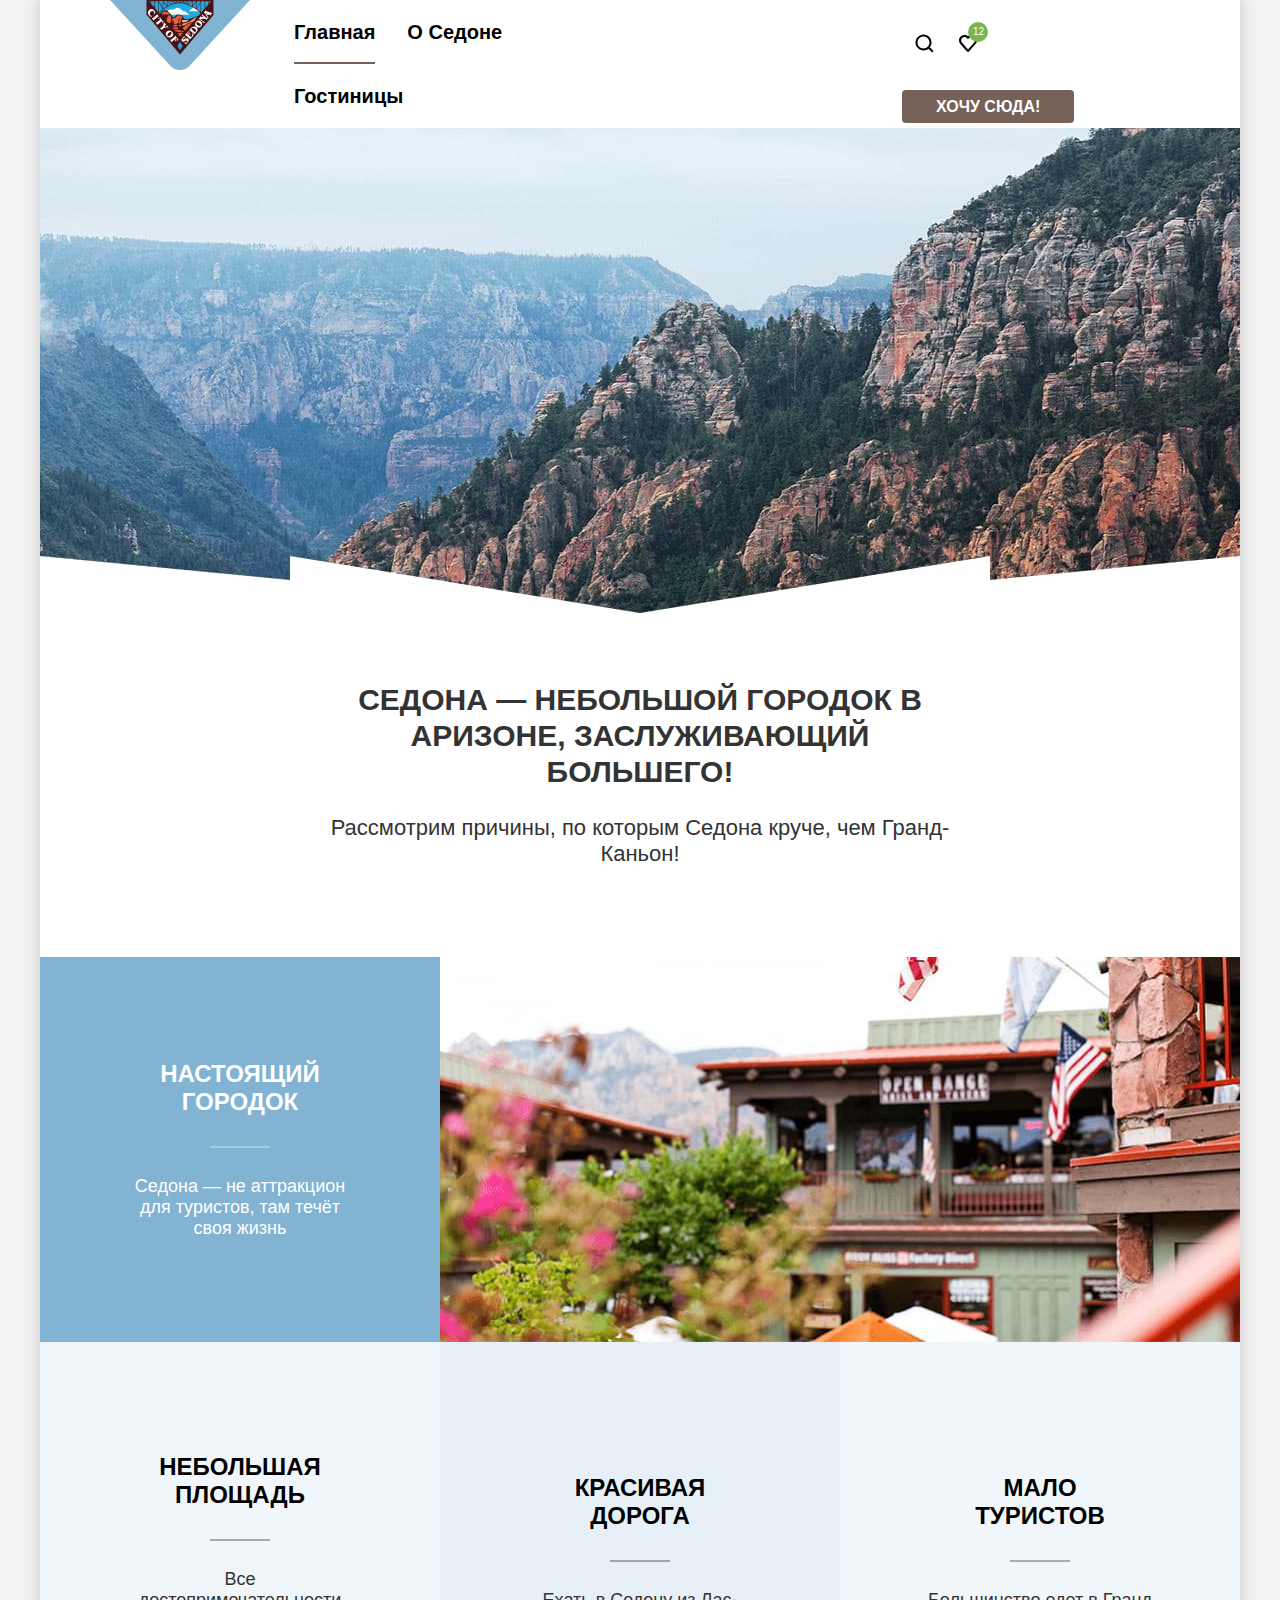
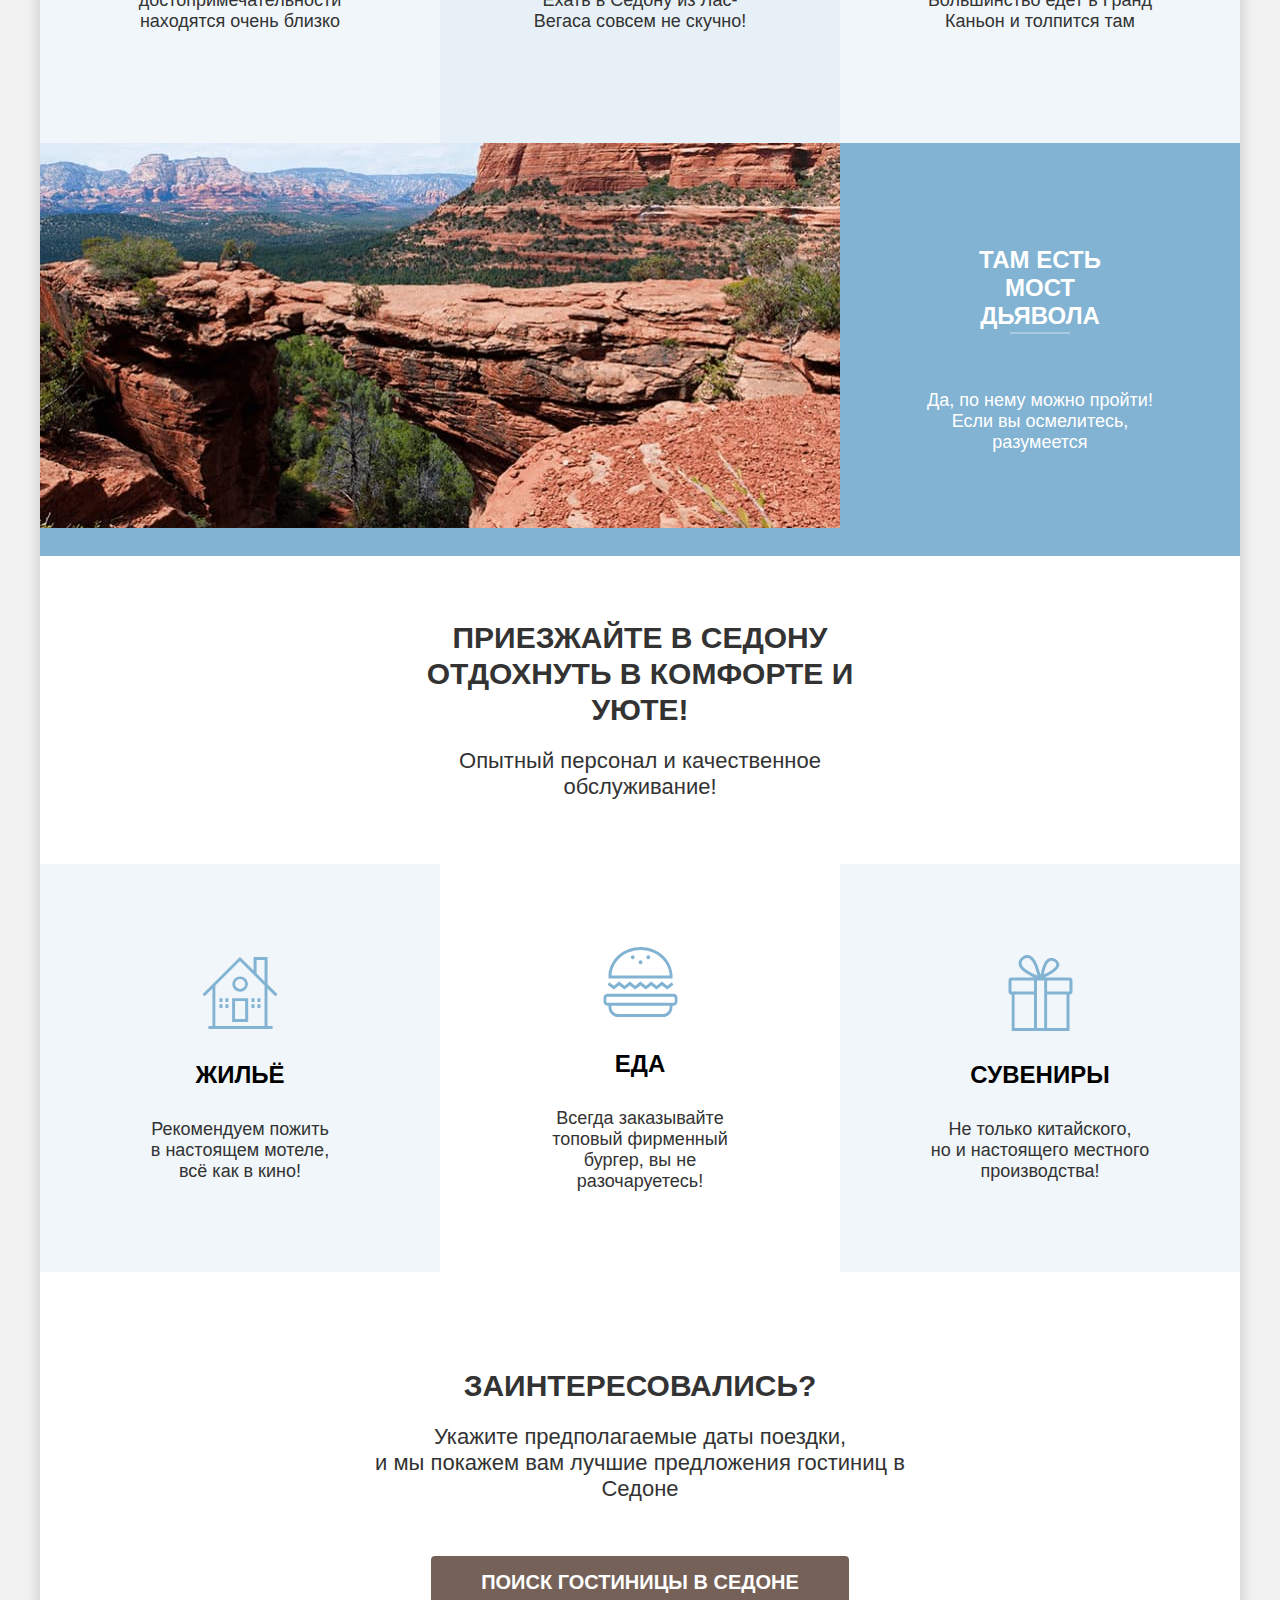
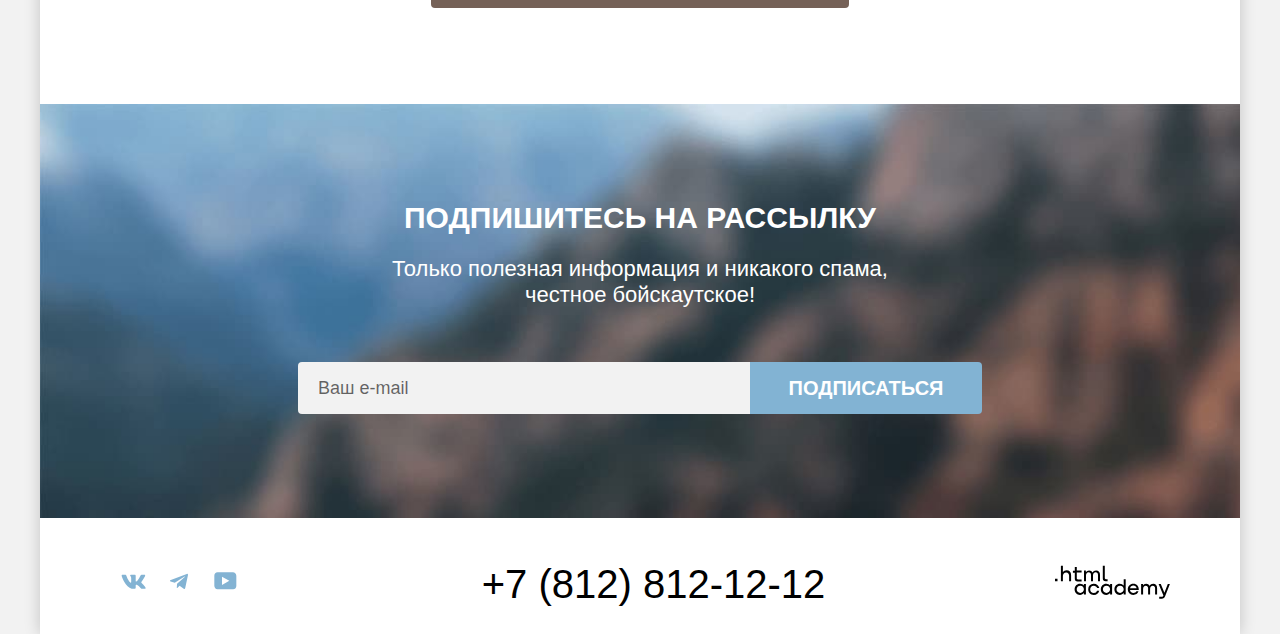
==== commit 64f2051d: "Task 8 - Правки по Pixel Perfect" ====
--- a/index.html
+++ b/index.html
@@ -121,20 +121,20 @@
         <li class="advantages-invite-item">
           <div class="advantages-invite-container advantages-invite-icon-home">
             <h4 class="advantages-invite-title ">Жильё</h4>
-            <p class="advantages-invite-description">Рекомендуем пожить в настоящем мотеле, всё как в кино!</p>
+            <p class="advantages-invite-description">Рекомендуем пожить<br> в настоящем мотеле,<br> всё как в кино!</p>
           </div>
         </li>
         <li class="advantages-invite-item">
           <div class="advantages-invite-container advantages-invite-icon-food">
             <h4 class="advantages-invite-title ">Еда</h4>
-            <p class="advantages-invite-description">Всегда заказывайте топовый фирменный бургер, вы не
-              разочаруетесь!</p>
+            <p class="advantages-invite-description">Всегда заказывайте <br>
+              топовый фирменный бургер, вы не разочаруетесь!</p>
           </div>
         </li>
         <li class="advantages-invite-item">
           <div class="advantages-invite-container advantages-invite-icon-souvenirs">
             <h4 class="advantages-invite-title">Сувениры</h4>
-            <p class="advantages-invite-description">Не только китайского, но и настоящего местного производства!</p>
+            <p class="advantages-invite-description">Не только китайского,<br> но и настоящего местного производства!</p>
           </div>
         </li>
       </ul>
--- a/styles/styles.css
+++ b/styles/styles.css
@@ -273,7 +273,7 @@
   flex-direction: column;
   flex-grow: 1;
   justify-content: flex-end;
-  padding: 103px 85px;
+  padding: 111px 85px;
 }
 
 .advantages-item-container p {
@@ -283,6 +283,10 @@
 .advantages-item-picture {
   grid-column: 1/ span 3;
   flex-direction: row;
+}
+
+.advantages-item-picture .advantages-item-container {
+  padding: 103px 85px;
 }
 
 
@@ -464,12 +468,22 @@
   flex-grow: 1;
   padding: 12px 20px;
   border: none;
+  font-size: 18px;
   border-radius: 4px 0 0 4px;
+  line-height: 24px;
+  font-weight: 700;
   background-color: #F2F2F2;
+}
+
+.newsletter-input::placeholder {
+  line-height: 24px;
+  font-weight: 400;
+  color: rgba(0, 0, 0, 0.6);
 }
 
 .subscribe-button {
   border-radius: 0 4px 4px 0;
+  min-width: 232px;
 }
 
 .button-secondary-color {
@@ -496,6 +510,7 @@
   justify-content: space-between;
   display: flex;
   padding: 40px 70px 30px;
+  align-items: flex-end;
 }
 
 .footer-social {
@@ -546,9 +561,10 @@
 .footer-social-link {
   display: block;
   position: relative;
-  padding: 13px;
+  padding: 15px 14px;
   min-height: 16px;
   min-width: 18px;
+
 }
 
 .footer-logo {
@@ -591,6 +607,10 @@
 
 .footer-logo-icon:active {
   fill: rgba(117, 97, 87, 0.3);
+}
+
+.footer-logo-developer {
+  display: block;
 }
 
 .catalog-filter {
@@ -788,16 +808,16 @@
 
 .view-type-item .button:hover {
   background-color: #FFFFFF;
-  border: 2px solid  #000000;
+  border: 2px solid #000000;
 }
 
 .view-type-item .button:focus {
   background-color: #FFFFFF;
-  border: 2px solid  #68A2CA;
+  border: 2px solid #68A2CA;
 }
 
 .view-type-item .button:active {
-  border: 2px solid  #000000;
+  border: 2px solid #000000;
 }
 
 
@@ -858,7 +878,7 @@
   font-weight: 700;
   line-height: 36px;
   text-transform: uppercase;
-  margin: 0 0 40px;
+  margin: 0;
 }
 
 .hotel-content {
@@ -984,6 +1004,7 @@
   background-color: #68A2CA;
   outline: none;
 }
+
 .pagination-link:active {
   background-color: #82B3D3;
 }
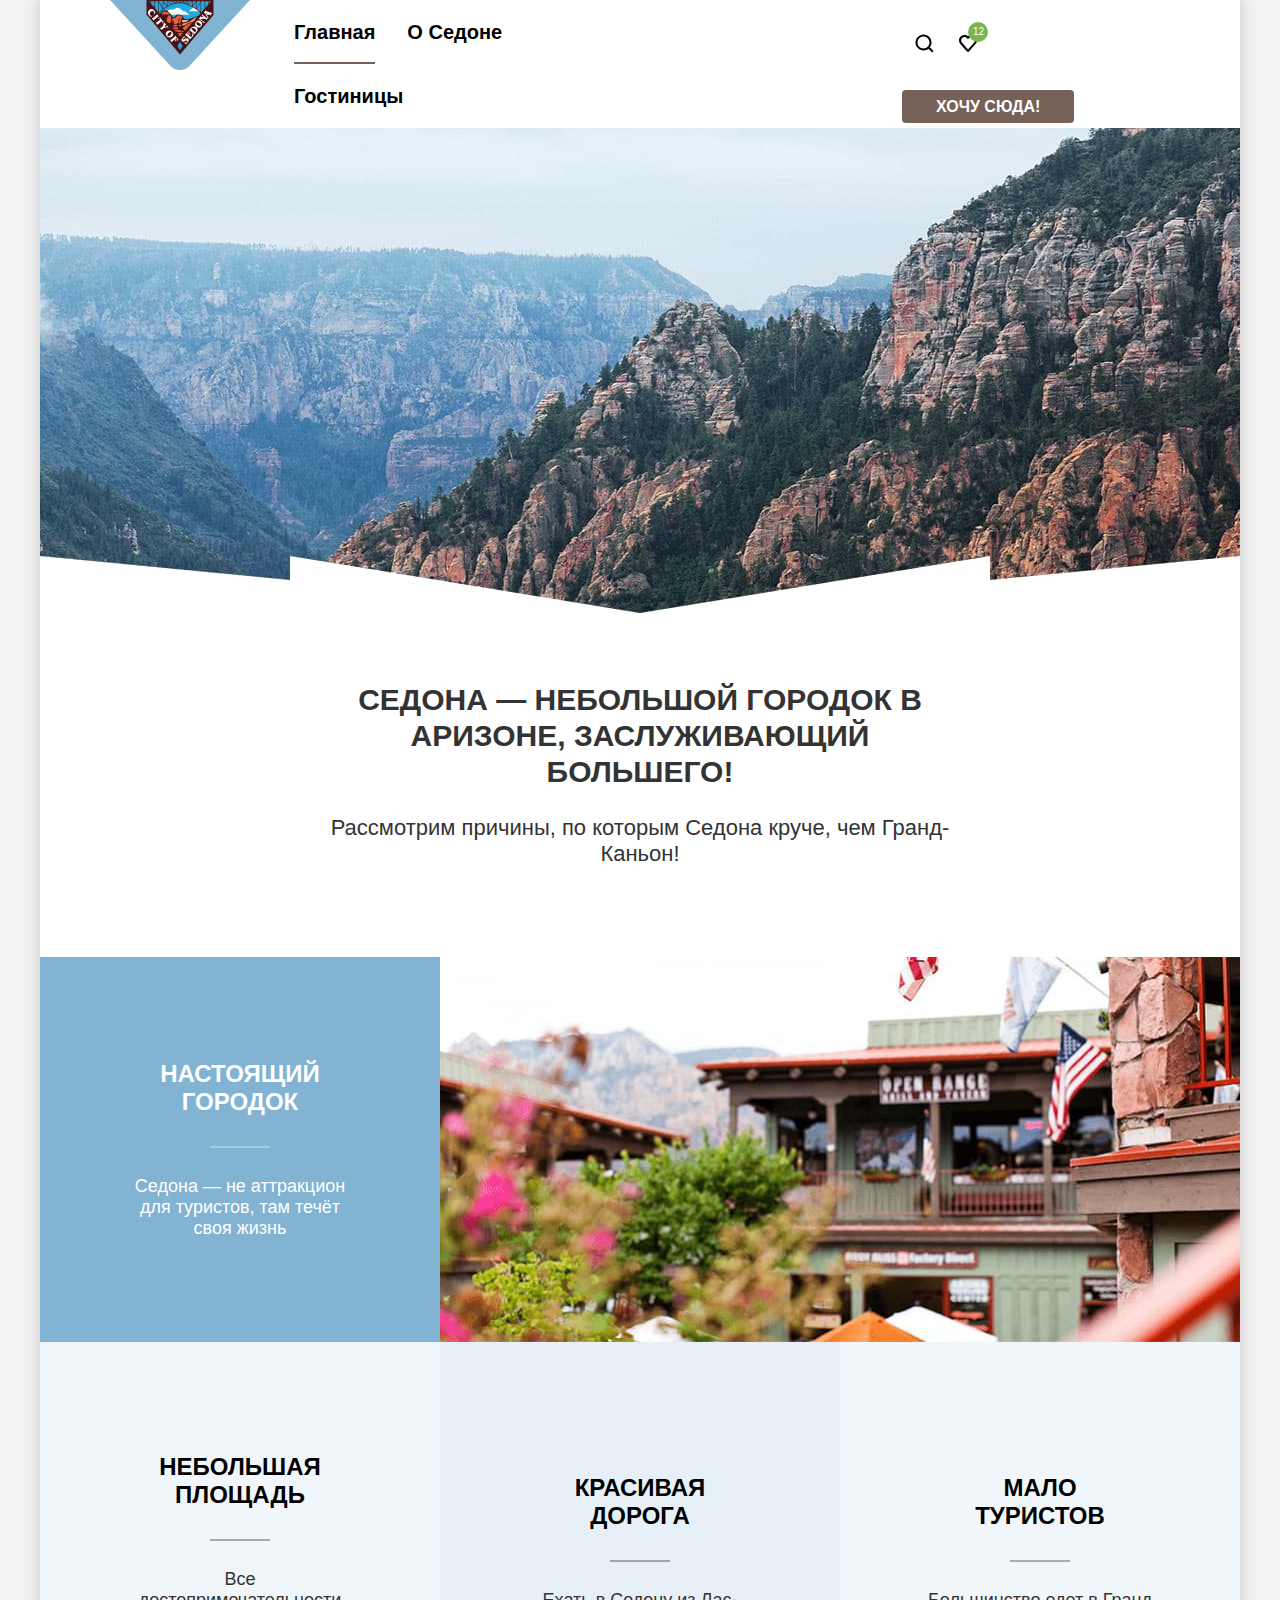
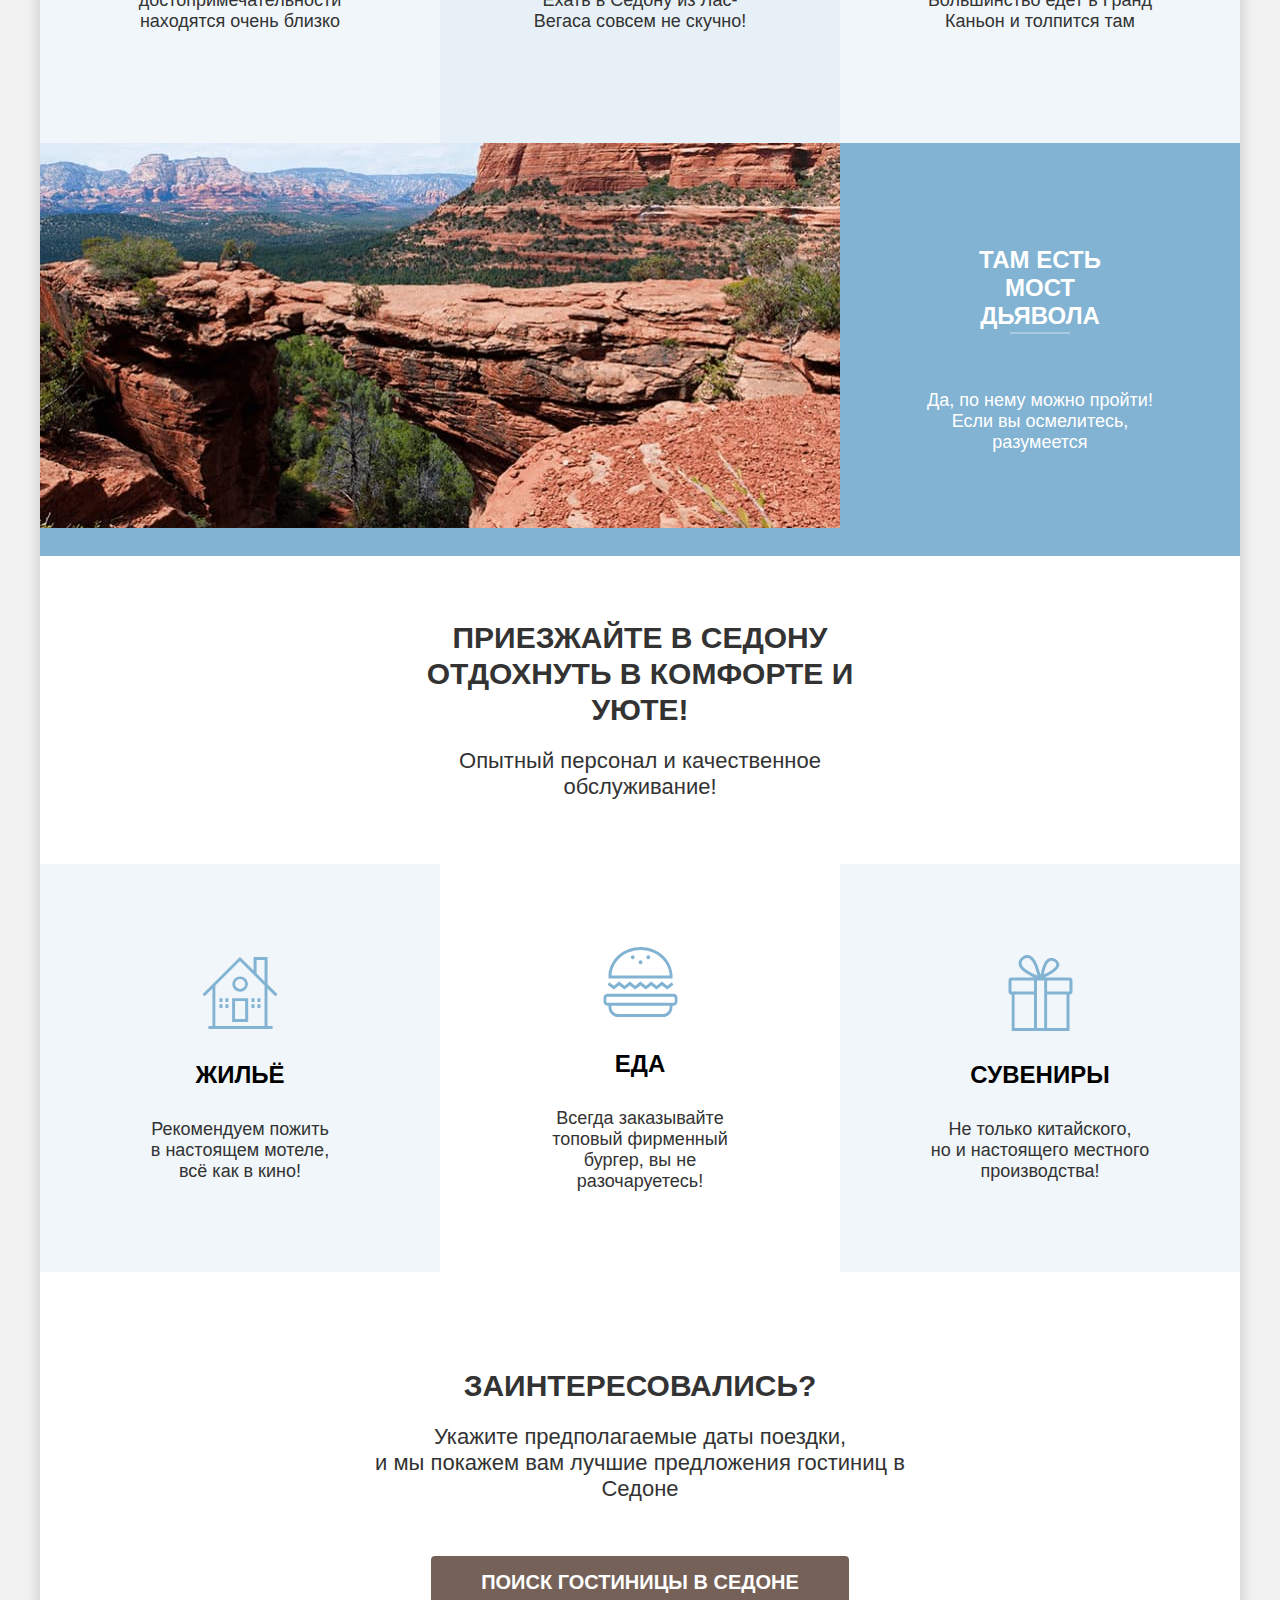
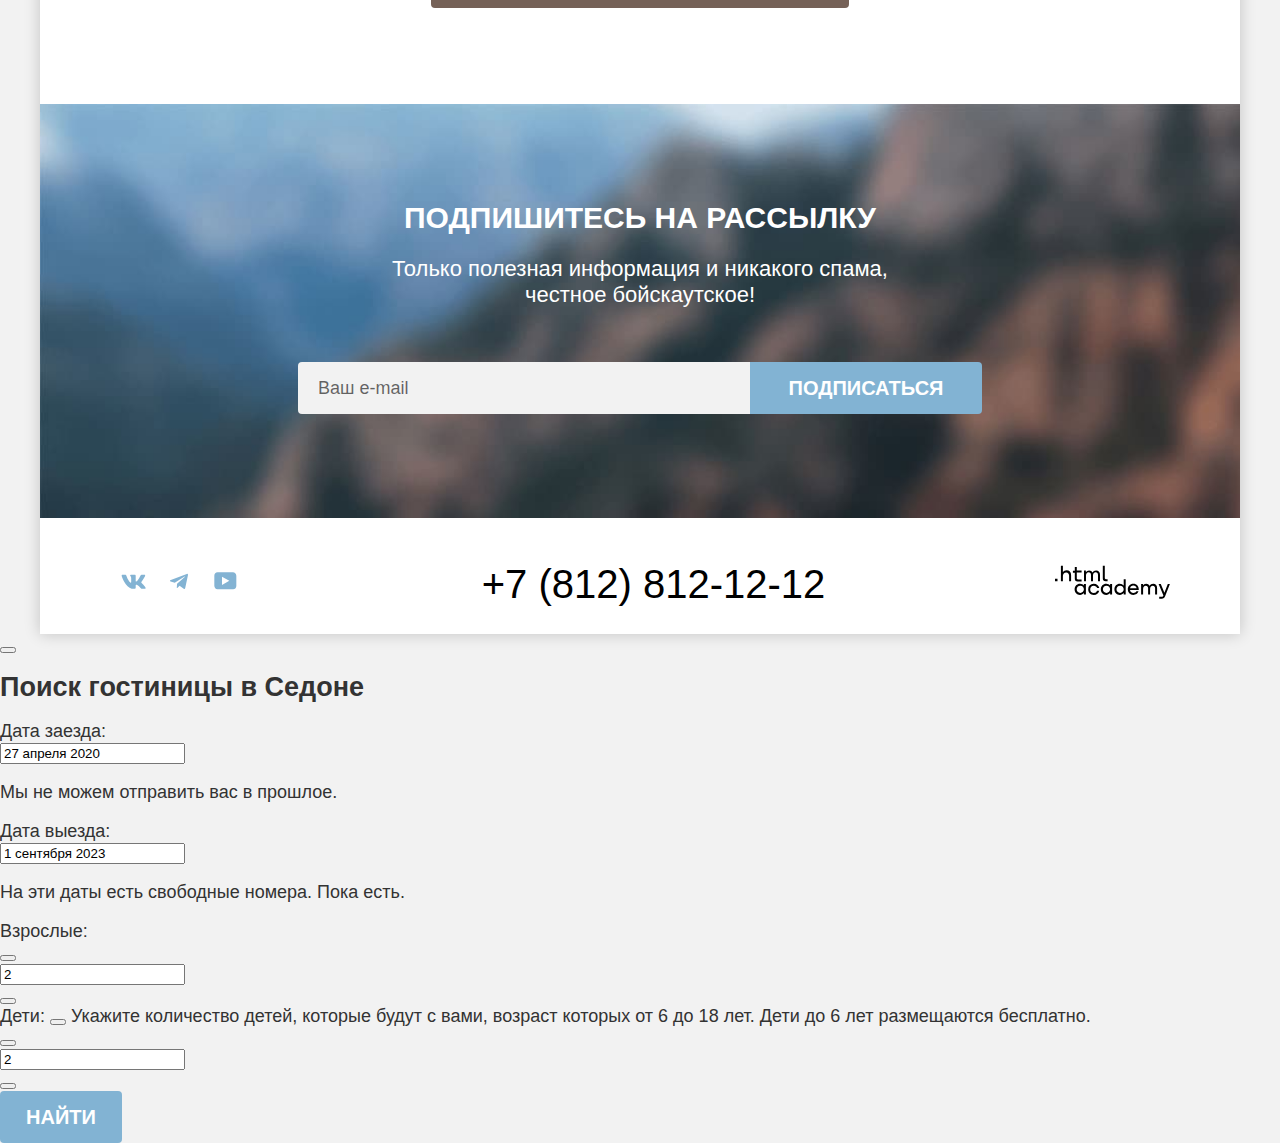
==== commit 60085a23: "For preparing" ====
--- a/index.html
+++ b/index.html
@@ -7,7 +7,7 @@
 </head>
 <body>
 <div class="page-container">
-  <header class="page-header">
+  <header data-test="header" class="page-header">
     <a class="page-header-logo" href="/">
       <img src="images/icons/logo.svg" alt="Sedona" width="140" height="70">
     </a>
@@ -26,7 +26,7 @@
       <ul class="navigation-list navigation-user">
         <li class="navigation-item">
           <a class="navigation-link" href="#">
-            <svg class="navigation-icon" xmlns="http://www.w3.org/2000/svg" width="20" height="20" viewBox="0 0 20 20"
+            <svg class="navigation-icon" aria-hidden="true" focusable="false" xmlns="http://www.w3.org/2000/svg" width="20" height="20" viewBox="0 0 20 20"
                  fill="none">
               <path
                 d="M19.5 18.0083L15.8 14.3287C16.8 13.0359 17.5 11.3453 17.5 9.4558C17.5 5.08011 13.9 1.5 9.5 1.5C5.1 1.5 1.5 5.17956 1.5 9.55525C1.5 13.9309 5.1 17.511 9.5 17.511C11.3 17.511 13 16.9144 14.4 15.8204L18.1 19.5L19.5 18.0083ZM9.5 15.5221C6.2 15.5221 3.5 12.837 3.5 9.55525C3.5 6.27348 6.2 3.5884 9.5 3.5884C12.8 3.5884 15.5 6.27348 15.5 9.55525C15.5 12.837 12.8 15.5221 9.5 15.5221Z"
@@ -39,7 +39,7 @@
         </li>
         <li class="navigation-item">
           <a class="navigation-link navigation-cart-link" href="#">
-            <svg class="navigation-icon" xmlns="http://www.w3.org/2000/svg" width="20" height="20" viewBox="0 0 20 20"
+            <svg class="navigation-icon" aria-hidden="true" focusable="false" xmlns="http://www.w3.org/2000/svg" width="20" height="20" viewBox="0 0 20 20"
                  fill="none">
               <path
                 d="M9.9 19C9.6 19 9.3 18.9 9.1 18.6C3.7 12.5 2.4 11.1 2.1 10.7C1.4 9.8 1 8.6 1 7.4C1 4.4 3.4 2 6.5 2C7.8 2 9 2.5 10 3.3C11 2.5 12.3 2 13.5 2C16.5 2 19 4.4 19 7.4C19 8.7 18.5 9.9 17.7 10.8L10.7 18.7C10.5 18.9 10.3 19 9.9 19ZM3.9 9.5C4.2 9.9 7.4 13.5 10 16.4L16.2 9.4C16.7 8.9 16.9 8.2 16.9 7.4C16.9 5.6 15.4 4.1 13.6 4.1C12.6 4.1 11.6 4.6 10.9 5.4C10.6 5.7 10.3 5.8 10 5.8C9.7 5.8 9.4 5.6 9.2 5.4C8.5 4.6 7.5 4.1 6.5 4.1C4.7 4.1 3.2 5.6 3.2 7.4C3.1 8.3 3.5 9 3.9 9.5C3.8 9.5 3.8 9.5 3.9 9.5Z"
@@ -58,8 +58,8 @@
       </ul>
     </nav>
   </header>
-  <main class="main-index">
-    <section class="hero">
+  <main data-test="main" class="main-index">
+    <section class="hero" data-test="hero">
       <h1 class="visually-hidden">Город Sedona</h1>
       <img class="hero-background-image" src="images/index-background.jpg"
            alt="Изображение каньона c облаками, который содержит текст приветствия и название проекта Sedona"
@@ -73,7 +73,7 @@
         <p class="text-information-description">Рассмотрим причины, по которым Седона круче, чем Гранд-Каньон!</p>
       </div>
     </section>
-    <section class="advantages">
+    <section class="advantages" data-test="advantages">
       <h2 class="visually-hidden">Приемущества</h2>
       <ul class="advantages-list">
         <li class="advantages-item advantages-item-picture">
@@ -111,7 +111,10 @@
           </div>
         </li>
       </ul>
-      <div class="advantages-promo">
+    </section>
+    <section data-test="service">
+      <h2 class="visually-hidden">Сервис</h2>
+      <div class="advantages-promo" >
         <h3 class="text-information-title">
           Приезжайте в Седону отдохнуть в комфорте и уюте!
         </h3>
@@ -139,7 +142,7 @@
         </li>
       </ul>
     </section>
-    <section class="find">
+    <section class="find" data-test="search">
       <h2 class="visually-hidden">Приглашение</h2>
       <h3 class="text-information-title">Заинтересовались?</h3>
       <p class="text-information-description">Укажите предполагаемые даты поездки,<br> и мы покажем вам лучшие
@@ -148,7 +151,7 @@
         Седоне</p>
       <button class="button find-button">ПОИСК ГОСТИНИЦЫ В СЕДОНЕ</button>
     </section>
-    <section class="newsletter newsletter-background">
+    <section class="newsletter newsletter-background" data-test="subscribe">
       <h2 class="visually-hidden">Подписка на рассылку</h2>
       <div class="newsletter-inner">
         <h3 class="text-information-title">Подпишитесь на рассылку</h3>
@@ -164,12 +167,12 @@
       </div>
     </section>
   </main>
-  <footer class="page-footer">
+  <footer class="page-footer" data-test="footer">
     <div class="footer-social">
       <ul class="footer-social-list">
         <li class="footer-social-item">
           <a class="footer-social-link" href="#">
-            <svg class="footer-social-icon" xmlns="http://www.w3.org/2000/svg" width="25" height="15" fill="none"
+            <svg class="footer-social-icon" aria-hidden="true" focusable="false" xmlns="http://www.w3.org/2000/svg" width="25" height="15" fill="none"
                  viewBox="0 0 25 15">
               <path fill-rule="evenodd"
                     d="M24.12 1.8c.16-.54 0-.94-.8-.94H20.7c-.67 0-.98.34-1.15.73 0 0-1.33 3.2-3.22 5.27-.61.6-.9.8-1.23.8-.16 0-.41-.2-.41-.75v-5.1c0-.66-.19-.95-.74-.95H9.82c-.42 0-.67.3-.67.59 0 .62.95.76 1.04 2.51v3.8c0 .83-.15.98-.48.98-.9 0-3.06-3.2-4.34-6.88-.25-.72-.5-1-1.18-1H1.57c-.75 0-.9.34-.9.73 0 .68.89 4.07 4.14 8.55 2.17 3.06 5.23 4.72 8 4.72 1.68 0 1.88-.37 1.88-1v-2.32c0-.74.16-.88.7-.88.38 0 1.05.19 2.6 1.66 1.79 1.75 2.08 2.54 3.08 2.54h2.63c.75 0 1.12-.37.9-1.1-.23-.72-1.08-1.77-2.2-3.02-.62-.71-1.54-1.48-1.82-1.86-.39-.5-.28-.71 0-1.15 0 0 3.2-4.42 3.54-5.93Z"
@@ -180,7 +183,7 @@
         </li>
         <li class="footer-social-item">
           <a class="footer-social-link" href="#">
-            <svg class="footer-social-icon" xmlns="http://www.w3.org/2000/svg" width="18" height="17" fill="none"
+            <svg class="footer-social-icon" aria-hidden="true" focusable="false" xmlns="http://www.w3.org/2000/svg" width="18" height="17" fill="none"
                  viewBox="0 0 18 17">
               <path
                 d="M16.79.96.84 7.1c-1.09.44-1.08 1.05-.2 1.32l4.1 1.28 9.47-5.98c.44-.27.85-.13.52.17l-7.68 6.93-.28 4.22c.41 0 .6-.2.83-.41l1.99-1.94 4.13 3.06c.77.42 1.31.2 1.5-.71l2.72-12.8c.28-1.1-.43-1.61-1.16-1.28Z"/>
@@ -190,7 +193,7 @@
         </li>
         <li class="footer-social-item">
           <a class="footer-social-link" href="#">
-            <svg class="footer-social-icon" xmlns="http://www.w3.org/2000/svg" width="23" height="18" fill="none"
+            <svg class="footer-social-icon" aria-hidden="true" focusable="false" xmlns="http://www.w3.org/2000/svg" width="23" height="18" fill="none"
                  viewBox="0 0 23 18">
               <path
                 d="M18.94.36H3.51C1.65.36.33 1.95.33 3.76v10.09c0 1.91 1.32 3.5 3.18 3.5h15.65c1.64 0 3.17-1.59 3.17-3.4V3.76c-.22-1.8-1.53-3.4-3.39-3.4ZM7.99 12.89V4.82l7.34 4.04-7.34 4.03Z"/>
@@ -205,13 +208,92 @@
     </div>
     <div class="footer-logo">
       <a class="footer-logo-developer" href="https://htmlacademy.ru/">
-        <svg class="footer-logo-icon" xmlns="http://www.w3.org/2000/svg" width="115" height="34" fill="none" viewBox="0 0 115 34">
-          <path d="M0 13.72v2.6h2.5v-2.6H0ZM11.6 5.32c-1.6 0-2.8.7-3.6 1.7h-.1V.82h-2v15.5h2v-5.3c0-2.1 1.3-3.6 3.3-3.6 1.8 0 2.9 1.4 2.9 3.2v5.7h2v-6.1c.1-3-1.8-4.9-4.5-4.9ZM26.6 5.62h-4.8v-3.7h-2v3.8h-1.9v2h1.9v6c0 1.7 1 2.7 2.7 2.7h4.1v-2h-3.7c-.7 0-1.1-.4-1.1-1.1v-5.7h4.8v-2ZM41.1 5.42c-1.6 0-2.9.8-3.5 2.1h-.1c-.6-1.2-1.8-2.1-3.4-2.1-1.4 0-2.5.8-3.1 1.8h-.1v-1.6H29v10.6h2v-5.4c0-2 1-3.5 2.6-3.5 1.5 0 2.4 1 2.4 2.6v6.3h2v-5.6c0-2.4 1.4-3.3 2.6-3.3 1.5 0 2.4 1 2.4 2.6v6.3h2v-6.5c.1-2.5-1.4-4.3-3.9-4.3ZM47.8 13.52c0 1.7 1 2.7 2.8 2.7h2v-2h-1.7c-.7 0-1.1-.4-1.1-1.1V.82h-2v12.7ZM28.9 20.52c-.9-1.1-2.2-1.8-3.9-1.8-3.1 0-5.4 2.3-5.4 5.6s2.3 5.6 5.4 5.6c1.8 0 3-.8 3.8-1.9h.1v1.6h2v-10.6h-2v1.5Zm-3.6 7.4c-2.2 0-3.6-1.6-3.6-3.6s1.4-3.6 3.6-3.6 3.6 1.6 3.6 3.6c0 1.9-1.4 3.6-3.6 3.6ZM44.2 22.82c-.5-2.4-2.6-4.1-5.4-4.1a5.4 5.4 0 0 0-5.6 5.6c0 3.1 2.2 5.6 5.6 5.6 2.8 0 4.9-1.8 5.4-4.2h-2.1a3.4 3.4 0 0 1-3.3 2.3c-2.2 0-3.6-1.6-3.6-3.6s1.4-3.6 3.6-3.6c1.6 0 2.8 1 3.3 2.2h2.1v-.2ZM55.1 20.52c-.9-1.1-2.2-1.8-3.9-1.8-3.1 0-5.4 2.3-5.4 5.6s2.3 5.6 5.4 5.6c1.8 0 3-.8 3.8-1.9h.1v1.6h2v-10.6h-2v1.5Zm-3.6 7.4c-2.2 0-3.6-1.6-3.6-3.6s1.4-3.6 3.6-3.6 3.6 1.6 3.6 3.6c0 1.9-1.5 3.6-3.6 3.6ZM68.7 20.62c-.9-1.1-2.2-1.9-3.9-1.9-3.1 0-5.4 2.3-5.4 5.6s2.2 5.6 5.4 5.6c1.7 0 3-.8 3.8-1.8h.1v1.5h2v-15.4h-2v6.4Zm-3.6 7.3c-2.2 0-3.6-1.6-3.6-3.6s1.4-3.6 3.6-3.6 3.6 1.6 3.6 3.6c-.1 2-1.5 3.6-3.6 3.6ZM78.3 18.72c-3.3 0-5.5 2.5-5.5 5.6 0 3 2.1 5.6 5.5 5.6 2.5 0 4.5-1.3 5.2-3.6h-2.1c-.5 1-1.6 1.6-3 1.6-1.9 0-3.3-1.3-3.4-2.9h8.8c.2-3.6-2-6.3-5.5-6.3Zm0 1.9c1.7 0 3 1 3.3 2.6h-6.5c.3-1.5 1.5-2.6 3.2-2.6ZM98.2 18.72c-1.6 0-2.9.8-3.6 2h-.1c-.6-1.2-1.8-2-3.4-2-1.4 0-2.5.7-3.1 1.8v-1.5h-1.9v10.6h2v-5.4c0-2 1-3.4 2.6-3.5 1.5 0 2.4 1 2.4 2.6v6.3h2v-5.6c0-2.4 1.4-3.3 2.6-3.3 1.5 0 2.4 1 2.4 2.6v6.3h2v-6.5c.1-2.6-1.4-4.4-3.9-4.4ZM109.4 27.82l-3.6-8.9h-2.2l4.8 11.6c-.3.9-.7 1.2-1.7 1.2h-2.5v2h2.5c1.8 0 2.8-.8 3.5-2.6l4.7-12.2h-2.1l-3.4 8.9Z"/>
+        <svg class="footer-logo-icon" aria-hidden="true" focusable="false" xmlns="http://www.w3.org/2000/svg" width="115" height="34" fill="none"
+             viewBox="0 0 115 34">
+          <path
+            d="M0 13.72v2.6h2.5v-2.6H0ZM11.6 5.32c-1.6 0-2.8.7-3.6 1.7h-.1V.82h-2v15.5h2v-5.3c0-2.1 1.3-3.6 3.3-3.6 1.8 0 2.9 1.4 2.9 3.2v5.7h2v-6.1c.1-3-1.8-4.9-4.5-4.9ZM26.6 5.62h-4.8v-3.7h-2v3.8h-1.9v2h1.9v6c0 1.7 1 2.7 2.7 2.7h4.1v-2h-3.7c-.7 0-1.1-.4-1.1-1.1v-5.7h4.8v-2ZM41.1 5.42c-1.6 0-2.9.8-3.5 2.1h-.1c-.6-1.2-1.8-2.1-3.4-2.1-1.4 0-2.5.8-3.1 1.8h-.1v-1.6H29v10.6h2v-5.4c0-2 1-3.5 2.6-3.5 1.5 0 2.4 1 2.4 2.6v6.3h2v-5.6c0-2.4 1.4-3.3 2.6-3.3 1.5 0 2.4 1 2.4 2.6v6.3h2v-6.5c.1-2.5-1.4-4.3-3.9-4.3ZM47.8 13.52c0 1.7 1 2.7 2.8 2.7h2v-2h-1.7c-.7 0-1.1-.4-1.1-1.1V.82h-2v12.7ZM28.9 20.52c-.9-1.1-2.2-1.8-3.9-1.8-3.1 0-5.4 2.3-5.4 5.6s2.3 5.6 5.4 5.6c1.8 0 3-.8 3.8-1.9h.1v1.6h2v-10.6h-2v1.5Zm-3.6 7.4c-2.2 0-3.6-1.6-3.6-3.6s1.4-3.6 3.6-3.6 3.6 1.6 3.6 3.6c0 1.9-1.4 3.6-3.6 3.6ZM44.2 22.82c-.5-2.4-2.6-4.1-5.4-4.1a5.4 5.4 0 0 0-5.6 5.6c0 3.1 2.2 5.6 5.6 5.6 2.8 0 4.9-1.8 5.4-4.2h-2.1a3.4 3.4 0 0 1-3.3 2.3c-2.2 0-3.6-1.6-3.6-3.6s1.4-3.6 3.6-3.6c1.6 0 2.8 1 3.3 2.2h2.1v-.2ZM55.1 20.52c-.9-1.1-2.2-1.8-3.9-1.8-3.1 0-5.4 2.3-5.4 5.6s2.3 5.6 5.4 5.6c1.8 0 3-.8 3.8-1.9h.1v1.6h2v-10.6h-2v1.5Zm-3.6 7.4c-2.2 0-3.6-1.6-3.6-3.6s1.4-3.6 3.6-3.6 3.6 1.6 3.6 3.6c0 1.9-1.5 3.6-3.6 3.6ZM68.7 20.62c-.9-1.1-2.2-1.9-3.9-1.9-3.1 0-5.4 2.3-5.4 5.6s2.2 5.6 5.4 5.6c1.7 0 3-.8 3.8-1.8h.1v1.5h2v-15.4h-2v6.4Zm-3.6 7.3c-2.2 0-3.6-1.6-3.6-3.6s1.4-3.6 3.6-3.6 3.6 1.6 3.6 3.6c-.1 2-1.5 3.6-3.6 3.6ZM78.3 18.72c-3.3 0-5.5 2.5-5.5 5.6 0 3 2.1 5.6 5.5 5.6 2.5 0 4.5-1.3 5.2-3.6h-2.1c-.5 1-1.6 1.6-3 1.6-1.9 0-3.3-1.3-3.4-2.9h8.8c.2-3.6-2-6.3-5.5-6.3Zm0 1.9c1.7 0 3 1 3.3 2.6h-6.5c.3-1.5 1.5-2.6 3.2-2.6ZM98.2 18.72c-1.6 0-2.9.8-3.6 2h-.1c-.6-1.2-1.8-2-3.4-2-1.4 0-2.5.7-3.1 1.8v-1.5h-1.9v10.6h2v-5.4c0-2 1-3.4 2.6-3.5 1.5 0 2.4 1 2.4 2.6v6.3h2v-5.6c0-2.4 1.4-3.3 2.6-3.3 1.5 0 2.4 1 2.4 2.6v6.3h2v-6.5c.1-2.6-1.4-4.4-3.9-4.4ZM109.4 27.82l-3.6-8.9h-2.2l4.8 11.6c-.3.9-.7 1.2-1.7 1.2h-2.5v2h2.5c1.8 0 2.8-.8 3.5-2.6l4.7-12.2h-2.1l-3.4 8.9Z"/>
         </svg>
         <span class="visually-hidden">Переход на страницу HTML Academy</span>
       </a>
     </div>
   </footer>
 </div>
+<div class="modal-container modal-close ">
+  <div class="modal modal-search">
+    <button class="modal-close-button">
+      <span class="visually-hidden">Закрыть</span>
+    </button>
+    <section class="modal-content">
+      <h2 class="modal-title">Поиск гостиницы в Седоне</h2>
+      <form class="search-form" action="https://echo.htmlacademy.ru/" method="post">
+        <div class="field-group">
+          <label for="arriveDate" class="form-label">Дата заезда:</label>
+          <div class="date-control-wrapper">
+            <input class="arrive-form-field field date-control" value="27 апреля 2020" type="text" id="arriveDate"
+                   name="arriveDate"
+                   placeholder="Укажите дату">
+          </div>
+          <p class="field-tip field-validation-error">Мы не можем отправить вас в прошлое.</p>
+        </div>
+        <div class="field-group">
+          <label for="departureDate" class="form-label">Дата выезда:</label>
+          <div class="date-control-wrapper">
+            <input class="arrive-form-field field date-control" value="1 сентября 2023" type="text" id="departureDate"
+                   name="departureDate"
+                   placeholder="Укажите дату">
+          </div>
+          <p class="field-tip">На эти даты есть свободные номера. Пока есть.</p>
+        </div>
+        <div class="amount-person-group">
+          <div class="field-group">
+            <label for="adults" class="form-label">Взрослые:</label>
+            <div class="counter-control">
+              <div class="button-counter-wrapper">
+                <button type="button" class="minus-button">
+                  <span class="visually-hidden">Отнять единицу</span>
+                </button>
+              </div>
+              <input class="arrive-form-field field" id="adults" name="adults" type="number" value="2" placeholder="">
+              <div class="button-counter-wrapper">
+                <button type="button" class="plus-button">
+                  <span class="visually-hidden">Прибавить единицу</span>
+                </button>
+              </div>
+            </div>
+          </div>
+          <div class="field-group">
+            <span class="form-label form-label-icon">
+              <label for="children">Дети:</label>
+              <span class="tooltip">
+                <button class="tooltip-toggle" type="button">
+                </button>
+                <span class="tooltip-text"  role="tooltip" id="tooltip-label-children-count">
+                  Укажите количество детей, которые будут с вами, возраст которых от 6 до 18 лет. Дети до 6 лет размещаются бесплатно.
+                </span>
+              </span>
+            </span>
+
+            <div class="counter-control">
+              <div class="button-counter-wrapper">
+                <button type="button" class="minus-button">
+                  <span class="visually-hidden">Отнять единицу</span>
+                </button>
+              </div>
+              <input class="arrive-form-field field" id="children" name="children" type="number" placeholder="" value="2">
+              <div class="button-counter-wrapper">
+                <button type="button" class="plus-button">
+                  <span class="visually-hidden">Прибавить единицу</span>
+                </button>
+              </div>
+            </div>
+          </div>
+        </div>
+        <button type="submit" class="button button-secondary-color modal-submit-control">
+          Найти
+        </button>
+      </form>
+    </section>
+  </div>
+</div>
 </body>
 </html>
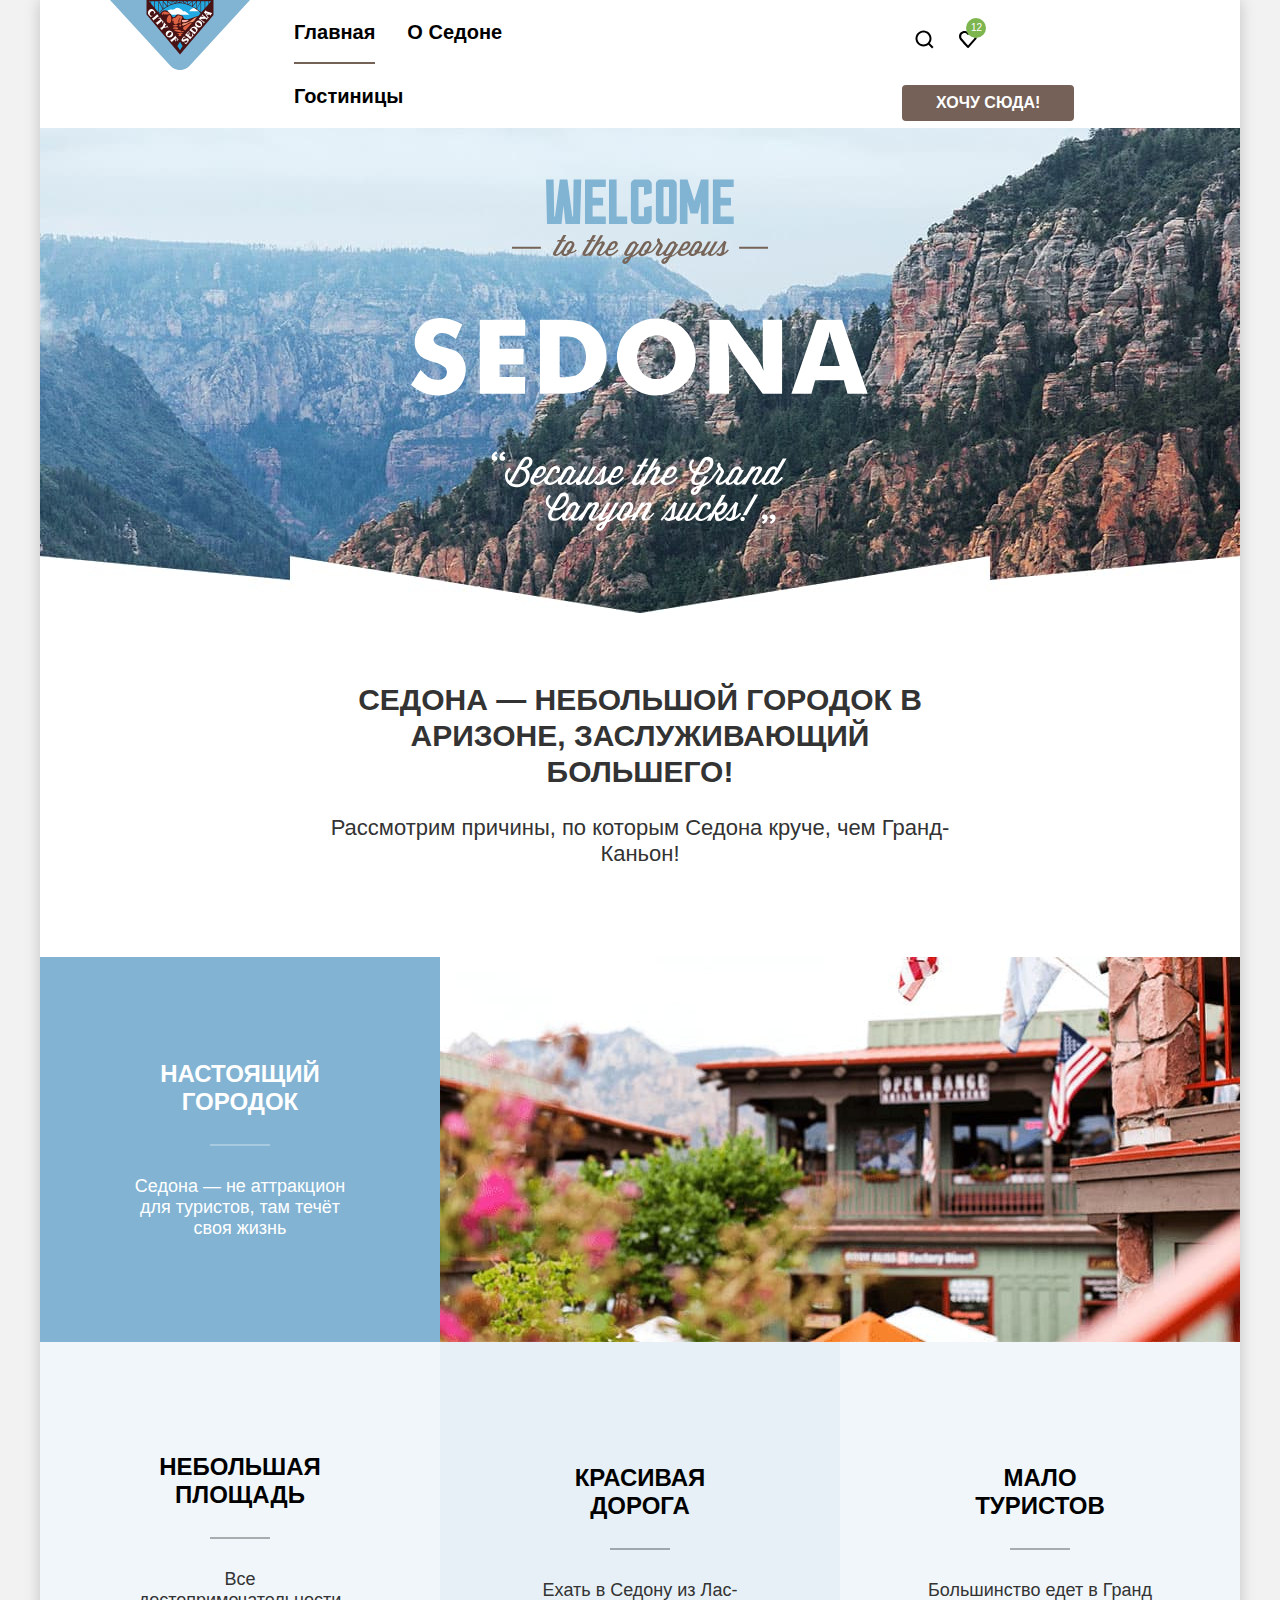
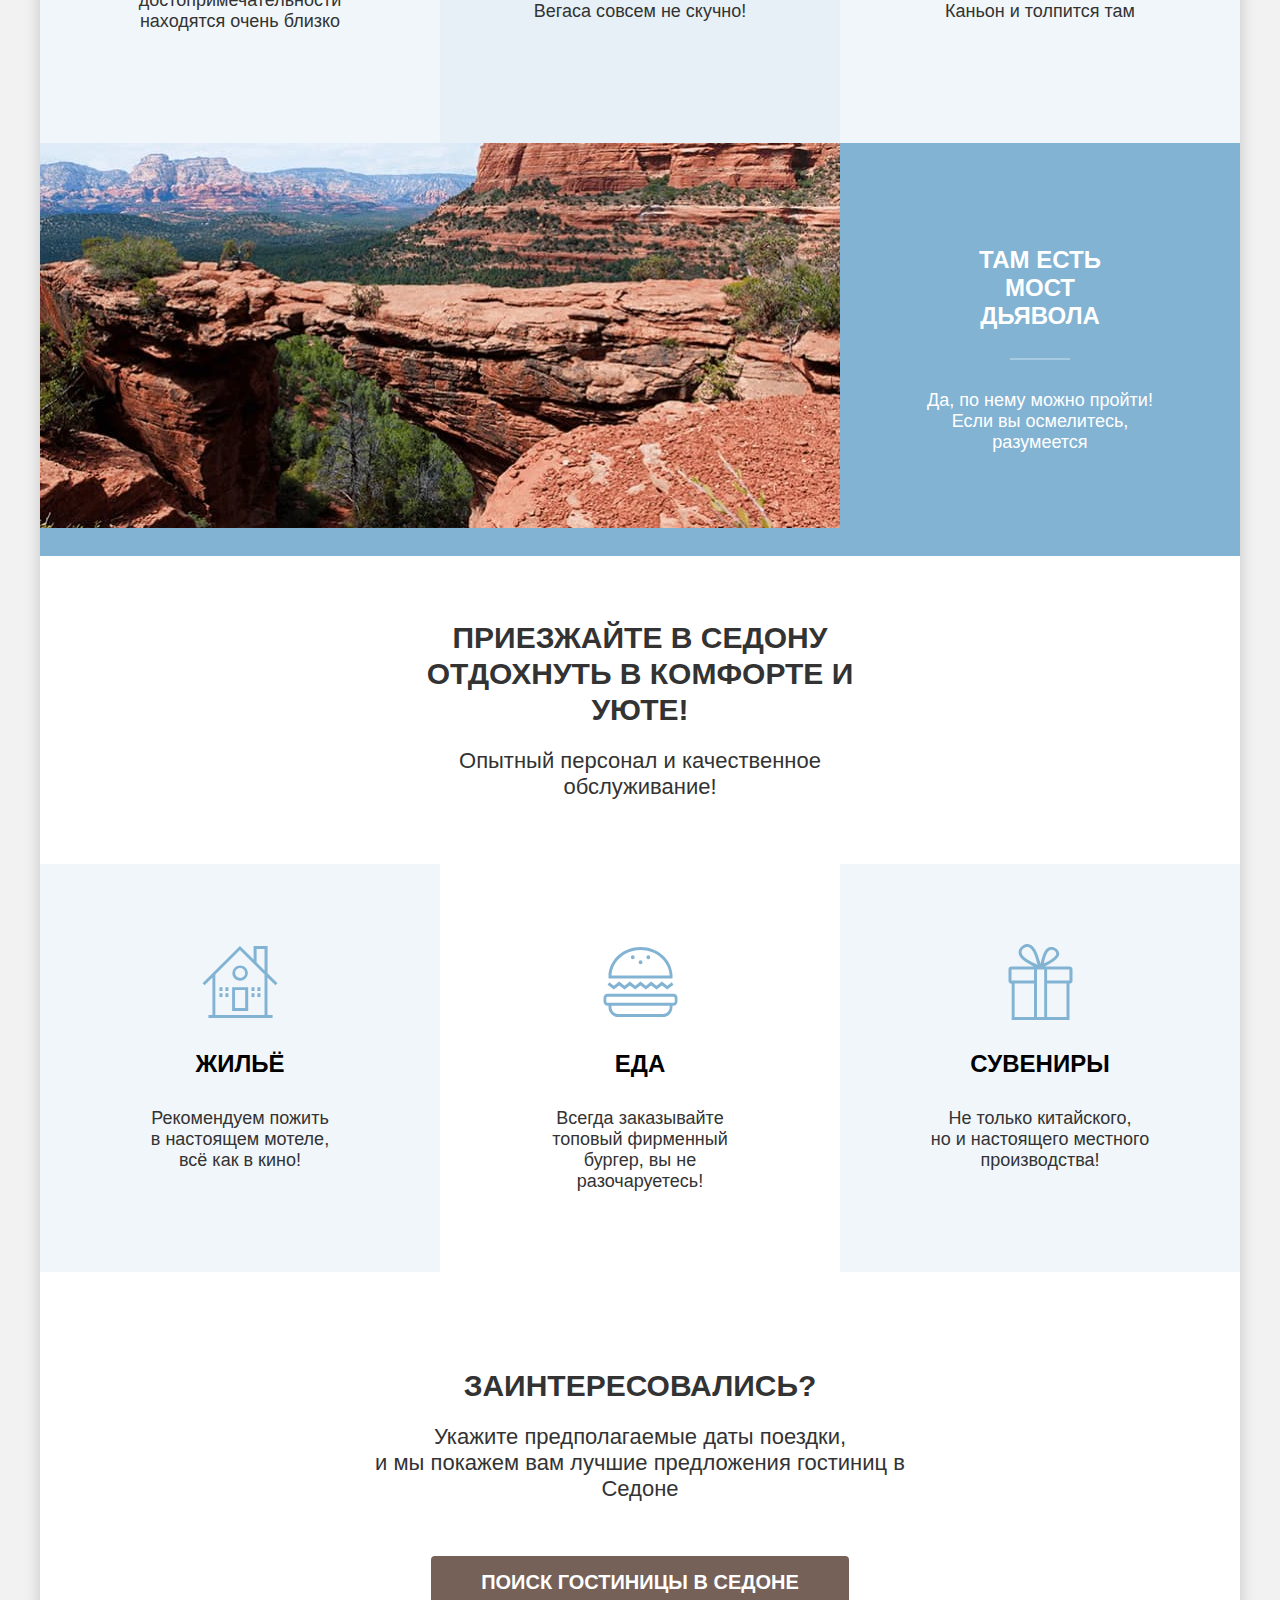
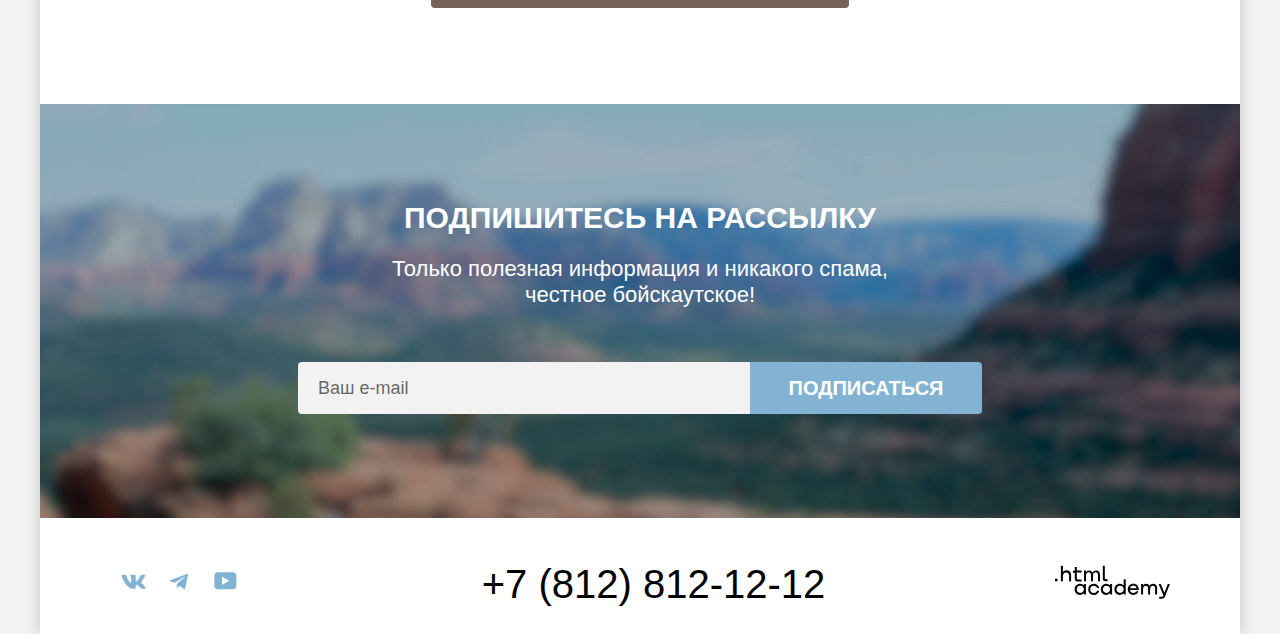
==== commit 90f8f786: "Merge pull request #6 from kreonix/task-8" ====
--- a/index.html
+++ b/index.html
@@ -3,11 +3,12 @@
 <head>
   <meta charset="utf-8">
   <title>HTML Academy: Седона</title>
+  <link rel="icon" href="favicon.ico">
   <link rel="stylesheet" href="styles/styles.css"/>
 </head>
 <body>
 <div class="page-container">
-  <header data-test="header" class="page-header">
+  <header class="page-header" data-test="header">
     <a class="page-header-logo" href="/">
       <img src="images/icons/logo.svg" alt="Sedona" width="140" height="70">
     </a>
@@ -26,7 +27,8 @@
       <ul class="navigation-list navigation-user">
         <li class="navigation-item">
           <a class="navigation-link" href="#">
-            <svg class="navigation-icon" aria-hidden="true" focusable="false" xmlns="http://www.w3.org/2000/svg" width="20" height="20" viewBox="0 0 20 20"
+            <svg class="navigation-icon" aria-hidden="true" focusable="false" xmlns="http://www.w3.org/2000/svg"
+                 width="20" height="20" viewBox="0 0 20 20"
                  fill="none">
               <path
                 d="M19.5 18.0083L15.8 14.3287C16.8 13.0359 17.5 11.3453 17.5 9.4558C17.5 5.08011 13.9 1.5 9.5 1.5C5.1 1.5 1.5 5.17956 1.5 9.55525C1.5 13.9309 5.1 17.511 9.5 17.511C11.3 17.511 13 16.9144 14.4 15.8204L18.1 19.5L19.5 18.0083ZM9.5 15.5221C6.2 15.5221 3.5 12.837 3.5 9.55525C3.5 6.27348 6.2 3.5884 9.5 3.5884C12.8 3.5884 15.5 6.27348 15.5 9.55525C15.5 12.837 12.8 15.5221 9.5 15.5221Z"
@@ -39,7 +41,8 @@
         </li>
         <li class="navigation-item">
           <a class="navigation-link navigation-cart-link" href="#">
-            <svg class="navigation-icon" aria-hidden="true" focusable="false" xmlns="http://www.w3.org/2000/svg" width="20" height="20" viewBox="0 0 20 20"
+            <svg class="navigation-icon" aria-hidden="true" focusable="false" xmlns="http://www.w3.org/2000/svg"
+                 width="20" height="20" viewBox="0 0 20 20"
                  fill="none">
               <path
                 d="M9.9 19C9.6 19 9.3 18.9 9.1 18.6C3.7 12.5 2.4 11.1 2.1 10.7C1.4 9.8 1 8.6 1 7.4C1 4.4 3.4 2 6.5 2C7.8 2 9 2.5 10 3.3C11 2.5 12.3 2 13.5 2C16.5 2 19 4.4 19 7.4C19 8.7 18.5 9.9 17.7 10.8L10.7 18.7C10.5 18.9 10.3 19 9.9 19ZM3.9 9.5C4.2 9.9 7.4 13.5 10 16.4L16.2 9.4C16.7 8.9 16.9 8.2 16.9 7.4C16.9 5.6 15.4 4.1 13.6 4.1C12.6 4.1 11.6 4.6 10.9 5.4C10.6 5.7 10.3 5.8 10 5.8C9.7 5.8 9.4 5.6 9.2 5.4C8.5 4.6 7.5 4.1 6.5 4.1C4.7 4.1 3.2 5.6 3.2 7.4C3.1 8.3 3.5 9 3.9 9.5C3.8 9.5 3.8 9.5 3.9 9.5Z"
@@ -58,7 +61,7 @@
       </ul>
     </nav>
   </header>
-  <main data-test="main" class="main-index">
+  <main class="main-index" data-test="main">
     <section class="hero" data-test="hero">
       <h1 class="visually-hidden">Город Sedona</h1>
       <img class="hero-background-image" src="images/index-background.jpg"
@@ -114,7 +117,7 @@
     </section>
     <section data-test="service">
       <h2 class="visually-hidden">Сервис</h2>
-      <div class="advantages-promo" >
+      <div class="advantages-promo">
         <h3 class="text-information-title">
           Приезжайте в Седону отдохнуть в комфорте и уюте!
         </h3>
@@ -137,7 +140,8 @@
         <li class="advantages-invite-item">
           <div class="advantages-invite-container advantages-invite-icon-souvenirs">
             <h4 class="advantages-invite-title">Сувениры</h4>
-            <p class="advantages-invite-description">Не только китайского,<br> но и настоящего местного производства!</p>
+            <p class="advantages-invite-description">Не только китайского,<br> но и настоящего местного производства!
+            </p>
           </div>
         </li>
       </ul>
@@ -149,7 +153,7 @@
         предложения
         гостиниц в
         Седоне</p>
-      <button class="button find-button">ПОИСК ГОСТИНИЦЫ В СЕДОНЕ</button>
+      <button class="button find-button" type="button">ПОИСК ГОСТИНИЦЫ В СЕДОНЕ</button>
     </section>
     <section class="newsletter newsletter-background" data-test="subscribe">
       <h2 class="visually-hidden">Подписка на рассылку</h2>
@@ -172,7 +176,8 @@
       <ul class="footer-social-list">
         <li class="footer-social-item">
           <a class="footer-social-link" href="#">
-            <svg class="footer-social-icon" aria-hidden="true" focusable="false" xmlns="http://www.w3.org/2000/svg" width="25" height="15" fill="none"
+            <svg class="footer-social-icon" aria-hidden="true" focusable="false" xmlns="http://www.w3.org/2000/svg"
+                 width="25" height="15" fill="none"
                  viewBox="0 0 25 15">
               <path fill-rule="evenodd"
                     d="M24.12 1.8c.16-.54 0-.94-.8-.94H20.7c-.67 0-.98.34-1.15.73 0 0-1.33 3.2-3.22 5.27-.61.6-.9.8-1.23.8-.16 0-.41-.2-.41-.75v-5.1c0-.66-.19-.95-.74-.95H9.82c-.42 0-.67.3-.67.59 0 .62.95.76 1.04 2.51v3.8c0 .83-.15.98-.48.98-.9 0-3.06-3.2-4.34-6.88-.25-.72-.5-1-1.18-1H1.57c-.75 0-.9.34-.9.73 0 .68.89 4.07 4.14 8.55 2.17 3.06 5.23 4.72 8 4.72 1.68 0 1.88-.37 1.88-1v-2.32c0-.74.16-.88.7-.88.38 0 1.05.19 2.6 1.66 1.79 1.75 2.08 2.54 3.08 2.54h2.63c.75 0 1.12-.37.9-1.1-.23-.72-1.08-1.77-2.2-3.02-.62-.71-1.54-1.48-1.82-1.86-.39-.5-.28-.71 0-1.15 0 0 3.2-4.42 3.54-5.93Z"
@@ -183,7 +188,8 @@
         </li>
         <li class="footer-social-item">
           <a class="footer-social-link" href="#">
-            <svg class="footer-social-icon" aria-hidden="true" focusable="false" xmlns="http://www.w3.org/2000/svg" width="18" height="17" fill="none"
+            <svg class="footer-social-icon" aria-hidden="true" focusable="false" xmlns="http://www.w3.org/2000/svg"
+                 width="18" height="17" fill="none"
                  viewBox="0 0 18 17">
               <path
                 d="M16.79.96.84 7.1c-1.09.44-1.08 1.05-.2 1.32l4.1 1.28 9.47-5.98c.44-.27.85-.13.52.17l-7.68 6.93-.28 4.22c.41 0 .6-.2.83-.41l1.99-1.94 4.13 3.06c.77.42 1.31.2 1.5-.71l2.72-12.8c.28-1.1-.43-1.61-1.16-1.28Z"/>
@@ -193,7 +199,8 @@
         </li>
         <li class="footer-social-item">
           <a class="footer-social-link" href="#">
-            <svg class="footer-social-icon" aria-hidden="true" focusable="false" xmlns="http://www.w3.org/2000/svg" width="23" height="18" fill="none"
+            <svg class="footer-social-icon" aria-hidden="true" focusable="false" xmlns="http://www.w3.org/2000/svg"
+                 width="23" height="18" fill="none"
                  viewBox="0 0 23 18">
               <path
                 d="M18.94.36H3.51C1.65.36.33 1.95.33 3.76v10.09c0 1.91 1.32 3.5 3.18 3.5h15.65c1.64 0 3.17-1.59 3.17-3.4V3.76c-.22-1.8-1.53-3.4-3.39-3.4ZM7.99 12.89V4.82l7.34 4.04-7.34 4.03Z"/>
@@ -208,7 +215,8 @@
     </div>
     <div class="footer-logo">
       <a class="footer-logo-developer" href="https://htmlacademy.ru/">
-        <svg class="footer-logo-icon" aria-hidden="true" focusable="false" xmlns="http://www.w3.org/2000/svg" width="115" height="34" fill="none"
+        <svg class="footer-logo-icon" aria-hidden="true" focusable="false" xmlns="http://www.w3.org/2000/svg"
+             width="115" height="34" fill="none"
              viewBox="0 0 115 34">
           <path
             d="M0 13.72v2.6h2.5v-2.6H0ZM11.6 5.32c-1.6 0-2.8.7-3.6 1.7h-.1V.82h-2v15.5h2v-5.3c0-2.1 1.3-3.6 3.3-3.6 1.8 0 2.9 1.4 2.9 3.2v5.7h2v-6.1c.1-3-1.8-4.9-4.5-4.9ZM26.6 5.62h-4.8v-3.7h-2v3.8h-1.9v2h1.9v6c0 1.7 1 2.7 2.7 2.7h4.1v-2h-3.7c-.7 0-1.1-.4-1.1-1.1v-5.7h4.8v-2ZM41.1 5.42c-1.6 0-2.9.8-3.5 2.1h-.1c-.6-1.2-1.8-2.1-3.4-2.1-1.4 0-2.5.8-3.1 1.8h-.1v-1.6H29v10.6h2v-5.4c0-2 1-3.5 2.6-3.5 1.5 0 2.4 1 2.4 2.6v6.3h2v-5.6c0-2.4 1.4-3.3 2.6-3.3 1.5 0 2.4 1 2.4 2.6v6.3h2v-6.5c.1-2.5-1.4-4.3-3.9-4.3ZM47.8 13.52c0 1.7 1 2.7 2.8 2.7h2v-2h-1.7c-.7 0-1.1-.4-1.1-1.1V.82h-2v12.7ZM28.9 20.52c-.9-1.1-2.2-1.8-3.9-1.8-3.1 0-5.4 2.3-5.4 5.6s2.3 5.6 5.4 5.6c1.8 0 3-.8 3.8-1.9h.1v1.6h2v-10.6h-2v1.5Zm-3.6 7.4c-2.2 0-3.6-1.6-3.6-3.6s1.4-3.6 3.6-3.6 3.6 1.6 3.6 3.6c0 1.9-1.4 3.6-3.6 3.6ZM44.2 22.82c-.5-2.4-2.6-4.1-5.4-4.1a5.4 5.4 0 0 0-5.6 5.6c0 3.1 2.2 5.6 5.6 5.6 2.8 0 4.9-1.8 5.4-4.2h-2.1a3.4 3.4 0 0 1-3.3 2.3c-2.2 0-3.6-1.6-3.6-3.6s1.4-3.6 3.6-3.6c1.6 0 2.8 1 3.3 2.2h2.1v-.2ZM55.1 20.52c-.9-1.1-2.2-1.8-3.9-1.8-3.1 0-5.4 2.3-5.4 5.6s2.3 5.6 5.4 5.6c1.8 0 3-.8 3.8-1.9h.1v1.6h2v-10.6h-2v1.5Zm-3.6 7.4c-2.2 0-3.6-1.6-3.6-3.6s1.4-3.6 3.6-3.6 3.6 1.6 3.6 3.6c0 1.9-1.5 3.6-3.6 3.6ZM68.7 20.62c-.9-1.1-2.2-1.9-3.9-1.9-3.1 0-5.4 2.3-5.4 5.6s2.2 5.6 5.4 5.6c1.7 0 3-.8 3.8-1.8h.1v1.5h2v-15.4h-2v6.4Zm-3.6 7.3c-2.2 0-3.6-1.6-3.6-3.6s1.4-3.6 3.6-3.6 3.6 1.6 3.6 3.6c-.1 2-1.5 3.6-3.6 3.6ZM78.3 18.72c-3.3 0-5.5 2.5-5.5 5.6 0 3 2.1 5.6 5.5 5.6 2.5 0 4.5-1.3 5.2-3.6h-2.1c-.5 1-1.6 1.6-3 1.6-1.9 0-3.3-1.3-3.4-2.9h8.8c.2-3.6-2-6.3-5.5-6.3Zm0 1.9c1.7 0 3 1 3.3 2.6h-6.5c.3-1.5 1.5-2.6 3.2-2.6ZM98.2 18.72c-1.6 0-2.9.8-3.6 2h-.1c-.6-1.2-1.8-2-3.4-2-1.4 0-2.5.7-3.1 1.8v-1.5h-1.9v10.6h2v-5.4c0-2 1-3.4 2.6-3.5 1.5 0 2.4 1 2.4 2.6v6.3h2v-5.6c0-2.4 1.4-3.3 2.6-3.3 1.5 0 2.4 1 2.4 2.6v6.3h2v-6.5c.1-2.6-1.4-4.4-3.9-4.4ZM109.4 27.82l-3.6-8.9h-2.2l4.8 11.6c-.3.9-.7 1.2-1.7 1.2h-2.5v2h2.5c1.8 0 2.8-.8 3.5-2.6l4.7-12.2h-2.1l-3.4 8.9Z"/>
@@ -220,7 +228,7 @@
 </div>
 <div class="modal-container modal-close ">
   <div class="modal modal-search">
-    <button class="modal-close-button">
+    <button class="modal-close-button" type="button">
       <span class="visually-hidden">Закрыть</span>
     </button>
     <section class="modal-content">
@@ -267,7 +275,7 @@
               <span class="tooltip">
                 <button class="tooltip-toggle" type="button">
                 </button>
-                <span class="tooltip-text"  role="tooltip" id="tooltip-label-children-count">
+                <span class="tooltip-text" role="tooltip" id="tooltip-label-children-count">
                   Укажите количество детей, которые будут с вами, возраст которых от 6 до 18 лет. Дети до 6 лет размещаются бесплатно.
                 </span>
               </span>
@@ -279,7 +287,8 @@
                   <span class="visually-hidden">Отнять единицу</span>
                 </button>
               </div>
-              <input class="arrive-form-field field" id="children" name="children" type="number" placeholder="" value="2">
+              <input class="arrive-form-field field" id="children" name="children" type="number" placeholder=""
+                     value="2">
               <div class="button-counter-wrapper">
                 <button type="button" class="plus-button">
                   <span class="visually-hidden">Прибавить единицу</span>
--- a/styles/styles.css
+++ b/styles/styles.css
@@ -1,3 +1,10 @@
+/*
+* Prefixed by https://autoprefixer.github.io
+* PostCSS: v8.4.14,
+* Autoprefixer: v10.4.7
+* Browsers: > 2% and last 1 version
+*/
+
 @font-face {
   font-family: "PT Sans";
   font-style: normal;
@@ -143,6 +150,7 @@
   box-sizing: border-box;
   padding: 5px;
   top: 11px;
+  right: 4px;
 }
 
 .navigation-icon {
@@ -166,7 +174,7 @@
   cursor: pointer;
   text-decoration: none;
   background-color: #756157;
-  padding: 8px 26px;
+  padding: 8px 16px;
   border-radius: 4px;
   text-transform: uppercase;
   transition: background-color 0.3s;
@@ -201,14 +209,48 @@
 }
 
 .rent-button {
+  display: block;
   font-size: 16px;
   line-height: 20px;
   text-transform: uppercase;
   padding: 8px 34px;
 }
 
+.select-control-wrapper {
+  width: 292px;
+  margin-right: 70px;
+}
+
 .select-control {
-}
+  box-sizing: border-box;
+  width: 100%;
+  padding: 12px 48px 12px 20px;
+  font: inherit;
+  color: #333333;
+  line-height: 21px;
+  border: 2px solid #E5E5E5;
+  background-image: url("../images/icons/select-arrow.svg");
+  background-repeat: no-repeat;
+  background-position: right 16px center;
+  border-radius: 4px;
+  -webkit-appearance: none;
+  appearance: none;
+}
+
+.select-control:hover,
+.select-control:focus {
+  border-color: rgba(104, 162, 202, 1);
+}
+
+.select-control:focus {
+  outline: none;
+}
+
+.select-control:disabled {
+  border-color: rgba(0, 0, 0, 0.30);
+  color: rgba(0, 0, 0, 0.30);
+}
+
 
 .text-information-title {
   font-size: 30px;
@@ -228,6 +270,7 @@
 }
 
 .hero {
+  position: relative;
   text-align: center;
   margin-bottom: 21px;
 }
@@ -245,6 +288,19 @@
 .hero-background-image {
   vertical-align: middle;
   object-fit: cover;
+}
+
+.hero::before {
+  content: '';
+  display: block;
+  position: absolute;
+  background-image: url("../images/welcome-text.svg");
+  background-repeat: no-repeat;
+  width: 458px;
+  height: 352px;
+  top: 51px;
+  transform: translate(-50%, 0);
+  left: 50%;
 }
 
 .advantages-promo {
@@ -272,7 +328,7 @@
   display: flex;
   flex-direction: column;
   flex-grow: 1;
-  justify-content: flex-end;
+  justify-content: center;
   padding: 111px 85px;
 }
 
@@ -328,7 +384,7 @@
 .advantages-item-title::after {
   content: '';
   position: absolute;
-  top: 86px;
+  bottom: -30px;
   left: 85px;
   right: 85px;
   height: 2px;
@@ -339,7 +395,7 @@
 .advantages-item-picture .advantages-item-title::after {
   content: '';
   position: absolute;
-  top: 86px;
+  bottom: -30px;
   left: 85px;
   right: 85px;
   height: 2px;
@@ -360,7 +416,7 @@
   min-height: 385px;
   display: flex;
   flex-direction: column;
-  justify-content: center;
+  justify-content: flex-start;
   background-color: rgba(131, 179, 211, 0.12);
 }
 
@@ -439,7 +495,8 @@
 
 .newsletter-background {
   color: #FFFFFF;
-  background-image: url("../images/blur-filter-photo.jpg");
+  background-image: url("../images/subscribe.jpg");
+  background-color: #68A2CA;
   background-repeat: no-repeat;
   background-size: cover;
 }
@@ -504,6 +561,25 @@
   color: rgba(255, 255, 255, 0.30);
 }
 
+.button-active-color {
+  background-color: #7DB54F;
+}
+
+.button-active-color:hover {
+  background-color: #6C9E42;
+}
+.button-active-color:focus {
+  background-color: #6C9E42;
+}
+.button-active-color:active {
+  background-color: #7DB54F;
+  color: rgba(255, 255, 255, 0.30);
+}
+.button-active-color:disabled {
+  background-color: #E5E5E5;
+  color: #FFFFFF;
+}
+
 
 .page-footer {
   background-color: #FFFFFF;
@@ -616,6 +692,7 @@
 .catalog-filter {
   color: #FFFFFF;
   background-image: url("../images/blur-filter-photo.jpg");
+  background-color: #68A2CA;
   background-size: cover;
 }
 
@@ -714,7 +791,7 @@
 }
 
 .catalog-filter-item {
-  margin-bottom: 16px;
+  margin-bottom: 18px;
 }
 
 .catalog-filter-item:last-child {
@@ -736,8 +813,8 @@
 .catalog-filter-buttons {
   width: 191px;
   display: flex;
+  margin-top: 56px;
   flex-direction: column;
-  justify-content: flex-end;
 }
 
 .catalog-hotels {
@@ -749,6 +826,7 @@
   padding: 0;
   margin: 0;
   border: none;
+  width: 288px;
 }
 
 .catalog-filter-left-controls {
@@ -771,6 +849,7 @@
 .catalog-header {
   display: flex;
   margin-bottom: 40px;
+  align-items: center;
 }
 
 .catalog-header-controls {
@@ -780,7 +859,7 @@
 }
 
 .view-type-list {
-  margin: 0 0 0 auto;
+  margin: 0;
   padding: 0;
   list-style-type: none;
   display: flex;
@@ -884,14 +963,15 @@
 .hotel-content {
   display: flex;
   flex-direction: column;
-  justify-content: flex-end;
+  justify-content: flex-start;
   flex-grow: 1;
 }
 
 .hotel-details {
-  display: flex;
+  display: grid;
   justify-content: space-between;
   margin-bottom: 16px;
+  grid-template-columns: repeat(2, 140px);
 }
 
 .hotel-details:last-child {
@@ -900,6 +980,10 @@
 
 .hotel-details p {
   margin: 0;
+}
+
+.hotel-price {
+  text-align: right;
 }
 
 .hotel-card-link {
@@ -917,7 +1001,7 @@
   justify-content: space-between;
   color: #333333;
   padding: 20px;
-  border: 1px solid #E6E6E6;
+  outline: 1px solid #E6E6E6;
   border-radius: 4px;
 }
 
@@ -955,18 +1039,15 @@
   background-image: url("../images/icons/star.svg");
   background-repeat: no-repeat;
   background-position: center;
-  margin-right: 4px;
+  margin-right: 6px;
 }
 
 .hotel-card-buttons .button {
   font-size: 16px;
   line-height: 20px;
-  max-height: 36px;
-  max-width: 140px;
   text-transform: uppercase;
   display: flex;
   justify-content: center;
-  white-space: nowrap;
 }
 
 
@@ -981,9 +1062,9 @@
   display: flex;
   box-sizing: border-box;
   text-decoration: none;
-  width: 60px;
-  height: 60px;
-  padding: 11px 24px;
+  min-width: 60px;
+  min-height: 60px;
+  padding: 11px 18px;
   border-radius: 4px;
   font-weight: 700;
   line-height: 36px;
@@ -1025,6 +1106,305 @@
   border: 1px solid transparent;
 }
 
+
+.modal-container {
+  position: fixed;
+  top: 0;
+  left: 0;
+  display: flex;
+  width: 100%;
+  height: 100%;
+  background-color: rgba(242, 242, 242, 0.80);
+  z-index: 2;
+}
+
+.modal-close {
+  display: none;
+}
+
+.modal {
+  position: relative;
+  margin: auto;
+  padding: 64px 70px;
+  background-color: #FFFFFF;
+  box-shadow: 0 25px 50px 0 rgba(0, 0, 0, 0.15);
+  border-radius: 30px;
+}
+
+.modal-search {
+  width: 577px;
+}
+
+.modal-close-button {
+  position: absolute;
+  padding: 0;
+  top:64px;
+  right: 52px;
+  width: 52px;
+  height: 52px;
+  background-color: #F2F2F2;
+  border: 0;
+  border-radius: 50%;
+  background-image: url("../images/icons/close.svg");
+  background-repeat: no-repeat;
+  background-position: center;
+  cursor: pointer;
+  transition: background-color 0.3s;
+}
+
+.modal-close-button:hover {
+  background-color: rgba(230, 230, 230, 1);
+}
+
+.modal-close-button:focus {
+  background-color: rgba(230, 230, 230, 1);
+  border: 3px solid rgba(131, 179, 211, 1);
+  outline: none;
+}
+
+.modal-close-button:active {
+  opacity: 0.3;
+  outline: none;
+  border: none;
+}
+
+.modal-title {
+  color: #000;
+  font-weight: 700;
+  font-size: 30px;
+  text-transform: uppercase;
+  line-height: 36px;
+  margin: 0 0 64px;
+}
+
+.field-group {
+  display: flex;
+  align-items: center;
+  margin-bottom: 48px;
+  flex-wrap: wrap;
+  position: relative;
+}
+
+.field-group .form-label {
+  color: #000;
+  font-size: 20px;
+  font-weight: 700;
+  line-height: 24px;
+  width: 137px;
+  text-transform: capitalize;
+}
+
+.field-group .field-tip {
+  position: absolute;
+  bottom: -25px;
+  left:157px;
+  margin: 0;
+  flex-grow: 1;
+  font-size: 16px;
+  color: #333;
+}
+
+.field-tip.field-validation-error {
+  color: rgba(255, 87, 87, 1);
+}
+
+.modal-submit-control {
+  display: block;
+  width: 100%;
+  border-radius: 10px;
+  padding: 18px 12px;
+  font-size: 20px;
+  font-weight: 700;
+  line-height: 24px;
+}
+
+
+.date-control {
+  box-sizing: border-box;
+  font-family: inherit;
+  position: relative;
+  padding: 12px 20px;
+  border: none;
+  color: #000;
+  font-size: 18px;
+  line-height: 24px;
+  font-weight: 700;
+  border-radius: 4px;
+  background-color: #F2F2F2;
+}
+
+.date-control::placeholder {
+  opacity: 0.6;
+}
+.date-control:hover {
+  background-color: #E6E6E6;
+}
+.date-control:focus {
+  outline: 3px solid #83B3D3;
+}
+
+.date-control-wrapper {
+  display: flex;
+  position: relative;
+  flex-grow: 1;
+}
+
+.date-control-wrapper .date-control {
+  width: 100%;
+}
+
+.date-control-wrapper::after {
+  display: block;
+  position: absolute;
+  opacity: 0.3;
+  top: 14px;
+  right: 20px;
+  content: '';
+  width: 16px;
+  height: 15px;
+  background-image: url("../images/icons/date.svg");
+  background-repeat: no-repeat;
+  background-size: cover;
+}
+
+
+.counter-control {
+  background-color: #F2F2F2;
+  border-radius: 4px;
+  display: flex;
+}
+
+.counter-control button {
+  box-sizing: border-box;
+  display: block;
+  color: rgba(117, 97, 87, 0.30);
+  text-align: center;
+  background-repeat: no-repeat;
+  background-position: center;
+  background-size: 14px;
+  min-width: 20px;
+  min-height: 20px;
+  border: none;
+  cursor: pointer;
+  opacity: 0.3;
+}
+
+.counter-control button:hover {
+  opacity: 1;
+}
+
+.counter-control button:focus {
+  opacity: 1;
+  border-radius: 4px;
+  outline: 3px solid #82B3D3;
+}
+
+.counter-control button:active {
+  opacity: 0.3;
+  outline: none;
+}
+
+.button-counter-wrapper {
+  padding: 14px 10px;
+}
+
+.counter-control .minus-button {
+  background-image: url("../images/icons/minus.svg");
+}
+
+.counter-control .plus-button {
+  background-image: url("../images/icons/plus.svg");
+}
+
+.counter-control input {
+  display: flex;
+  box-sizing: border-box;
+  border: none;
+  font-size: 18px;
+  font-style: normal;
+  font-weight: 700;
+  line-height: 20px;
+  padding: 14px 10px;
+  text-align: center;
+  background-color: #F2F2F2;;
+  max-width: 30px;
+  outline: none;
+}
+
+.counter-control input::-webkit-outer-spin-button,
+.counter-control input::-webkit-inner-spin-button {
+  -webkit-appearance: none;
+  appearance: none;
+  margin: 0;
+}
+
+.amount-person-group {
+  display: grid;
+  grid-template-columns: repeat(2, 247px);
+  grid-auto-rows: minmax(48px, auto);
+  gap: 88px;
+}
+
+
+.tooltip {
+  position: absolute;
+}
+
+.tooltip-toggle {
+  border: none;
+  background-color: transparent;
+  padding: 0;
+  display: block;
+  background-image: url("../images/icons/tooltip.svg");
+  background-repeat: no-repeat;
+  min-width: 26px;
+  min-height: 26px;
+  margin-left: 10px;
+  cursor: pointer;
+}
+
+.tooltip-text {
+  box-sizing:border-box;
+  position: absolute;
+  top: 100%;
+  margin-top: 12px;
+  margin-left: 5px;
+  background-color: #333333;
+  color: #FFFFFF;
+  font-size: 16px;
+  font-weight: 400;
+  line-height: 20px;
+  padding: 15px 22px;
+  border-radius: 10px;
+  width: 256px;
+  left: 50%;
+  transform: translateX(-50%);
+  z-index: 1;
+  display: none;
+}
+
+.tooltip-toggle:hover + .tooltip-text,
+.tooltip-toggle:focus + .tooltip-text {
+  display: block;
+}
+
+.form-label-icon {
+  position: relative;
+}
+
+
+.tooltip-text:before {
+  content:'';
+  background-image: url("../images/icons/triangle.svg");
+  width: 19px;
+  height: 9px;
+  position:absolute;
+  bottom: 100%;
+  left:0;
+  right:0;
+  margin-left: auto;
+  margin-right: auto;
+}
 .pagination-current {
   color: #000000;
   background-color: #F2F2F2;
@@ -1038,3 +1418,176 @@
   border: 1px solid transparent;
 }
 
+.range {
+  position: relative;
+}
+
+.range-scale {
+  top: 45px;
+  position: relative;
+  height: 4px;
+  background-color: #5E676B;
+}
+
+.range-bar {
+  position: absolute;
+  height: 4px;
+  background-color: #FFFFFF;
+}
+
+
+.range-toggle {
+  position: absolute;
+  width: 20px;
+  height: 20px;
+  border-radius: 5px;
+  background-color: #FFFFFF;
+  border: none;
+  cursor: pointer;
+}
+
+.range-toggle:focus {
+  outline: 3px solid #83B3D3;
+}
+
+.range-toggle:active {
+  outline: 3px solid #83B3D3;
+}
+
+.toggle-min {
+  top: -8px;
+  left: 0;
+}
+
+.toggle-max {
+  top: -8px;
+  right: 0;
+}
+
+.range-wrapper-inputs {
+  display: flex;
+  justify-content: flex-start;
+}
+
+.catalog-filter-label {
+  display: flex;
+  margin-right: 2px;
+}
+
+.range-input {
+  box-sizing: border-box;
+  width: 143px;
+  padding: 12px 20px;
+  font: inherit;
+  border: none;
+  font-weight: 700;
+  line-height: 24px;
+}
+
+.range-input:hover {
+  background-color: #E6E6E6;
+}
+.range-input:focus {
+  background-color: #E6E6E6;
+  outline: 3px solid #83B3D3;
+}
+
+.range-input::-webkit-outer-spin-button,
+.range-input::-webkit-inner-spin-button {
+  -webkit-appearance: none;
+  appearance: none;
+  margin: 0;
+}
+
+.min-price {
+  border-top-left-radius: 4px;
+  border-bottom-left-radius: 4px;
+}
+
+.min-price-wrapper, .max-price-wrapper {
+  position: relative;
+}
+
+.min-price-wrapper::after {
+  position: absolute;
+  content: 'от';
+  color: rgba(0,0,0,0.3);
+  font-family: inherit;
+  line-height: 24px;
+  bottom: 12px;
+  right: 20px;
+}
+
+
+.max-price {
+  border-top-right-radius: 4px;
+  border-bottom-right-radius: 4px;
+}
+
+.max-price-wrapper::after {
+  position: absolute;
+  content: 'до';
+  color: rgba(0,0,0,0.3);
+  font-family: inherit;
+  line-height: 24px;
+  bottom: 12px;
+  right: 20px;
+}
+
+.control {
+  position: relative;
+  display: block;
+  padding-left: 36px;
+}
+
+.control-mark {
+  position: absolute;
+  top: 0;
+  left: 0;
+  width: 20px;
+  height: 20px;
+  background-color: #FFFFFF;
+  border-radius: 4px;
+}
+
+.control:hover {
+  opacity: 0.6;
+}
+.control:active {
+  opacity: 1;
+}
+
+.control:active .control-mark{
+  outline: 3px solid #83B3D3;
+}
+
+.control-input:disabled {
+  opacity: 0.3;
+}
+
+.control-input[type="checkbox"]:checked + .control-mark::before,
+.control-input[type="checkbox"]:checked + .control-mark::after {
+  position: absolute;
+  content: "";
+  width: 20px;
+  height: 20px;
+  background-image: url("../images/icons/tick.svg");
+  background-repeat: no-repeat;
+  background-size: cover;
+}
+
+.control-input[type="radio"] + .control-mark {
+  border-radius: 50%;
+}
+
+.control-input[type="radio"]:checked + .control-mark::before {
+  position: absolute;
+  top: 5px;
+  left: 5px;
+  width: 10px;
+  height: 10px;
+  background-color: rgba(63, 94, 114, 1);
+  border-radius: 50%;
+  content: "";
+}
+
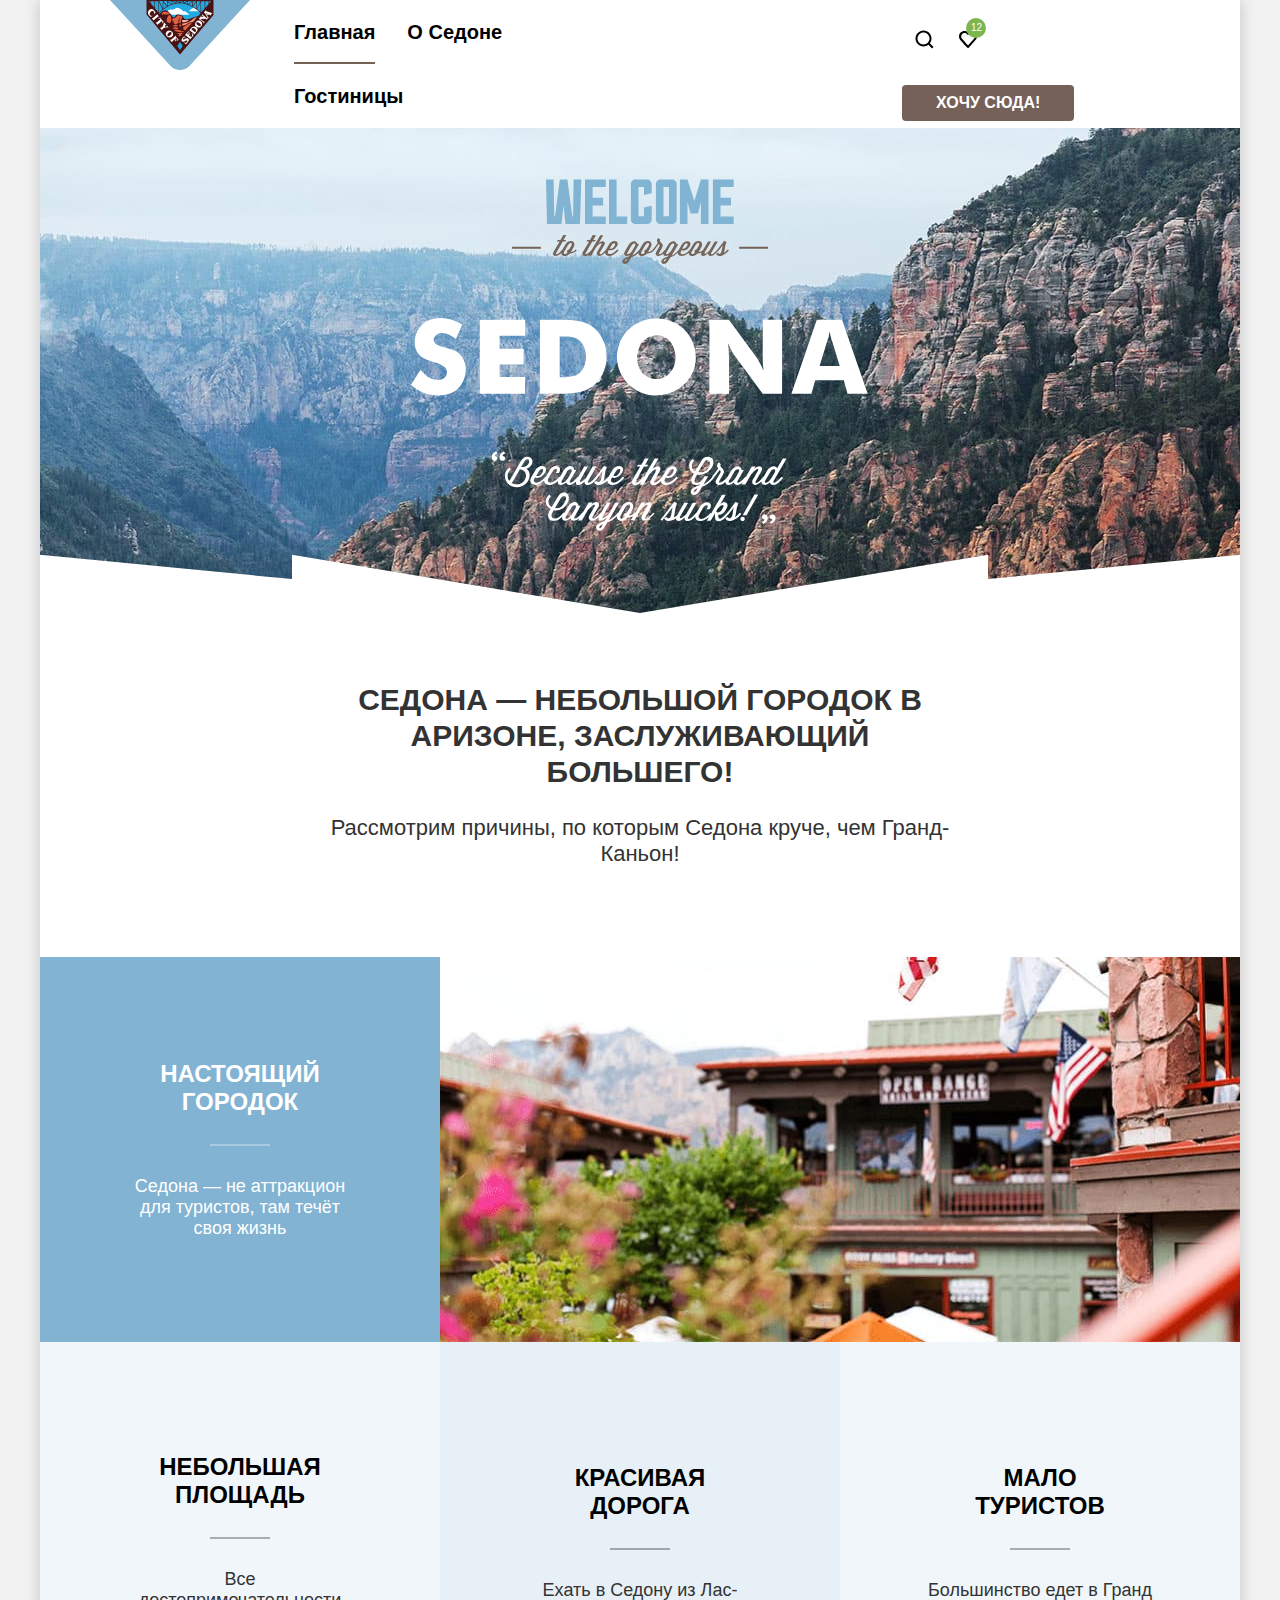
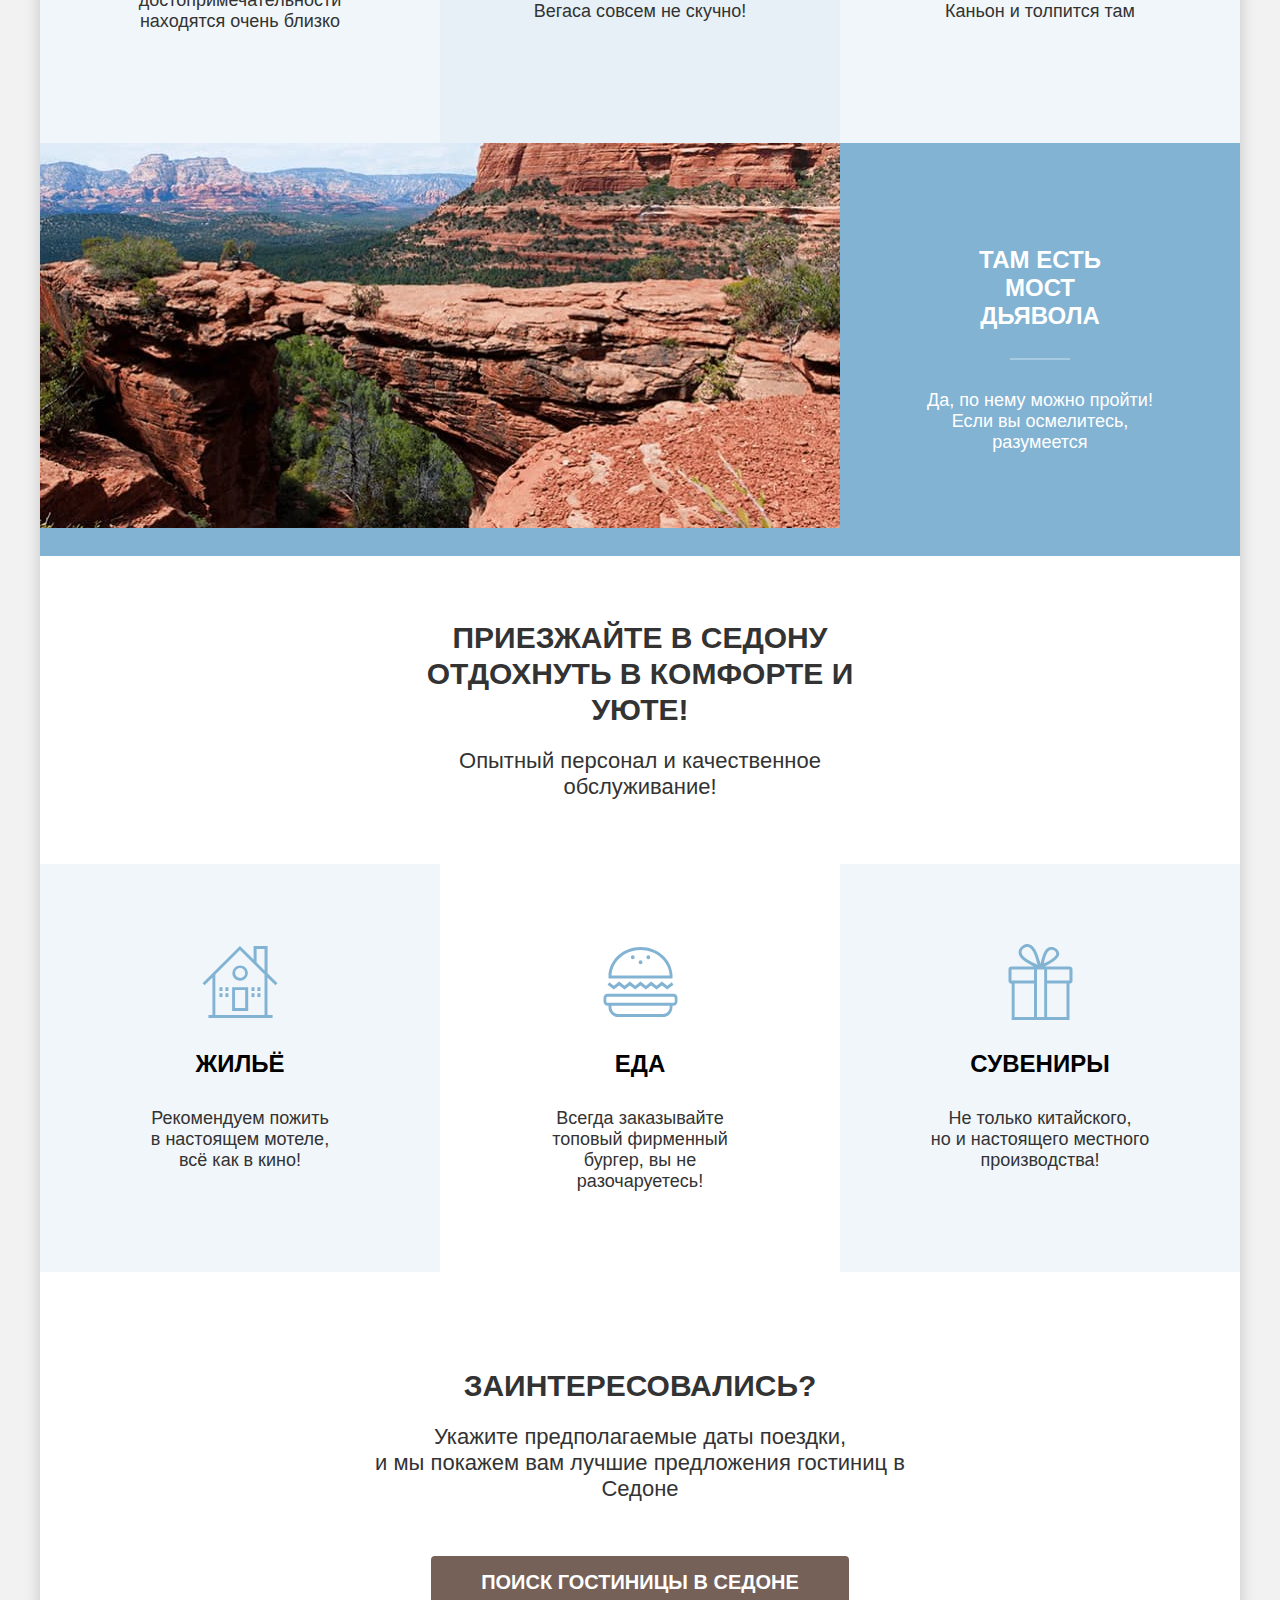
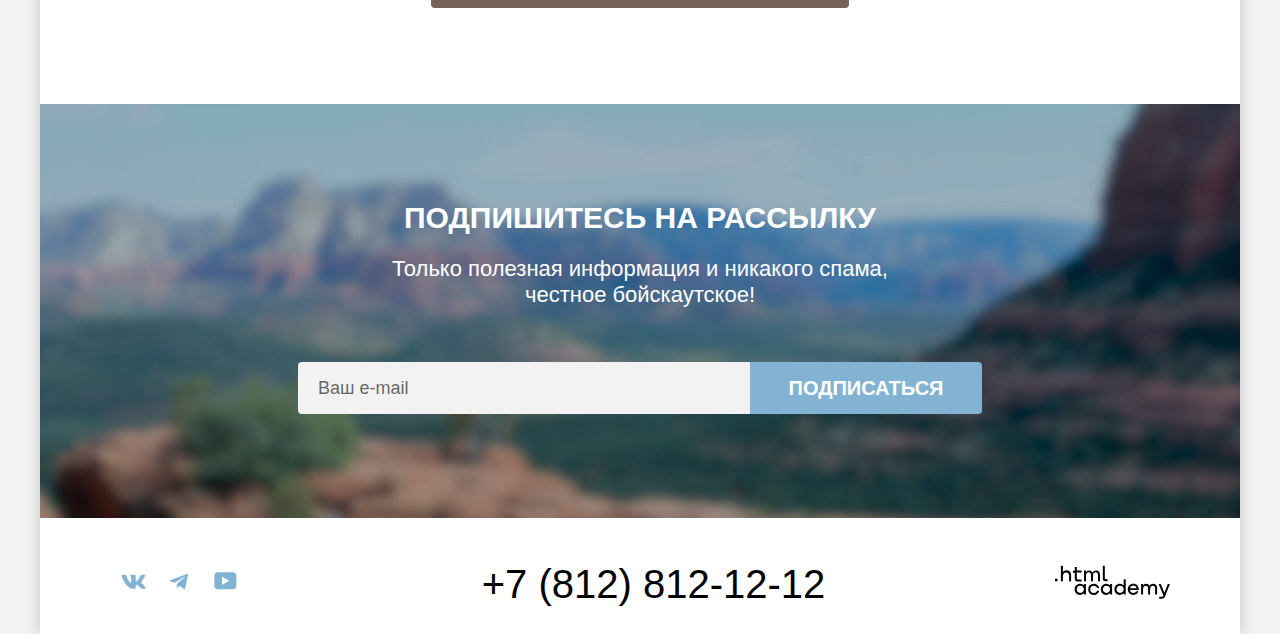
==== commit 846b94a4: "Fix after first check" ====
--- a/index.html
+++ b/index.html
@@ -9,19 +9,19 @@
 <body>
 <div class="page-container">
   <header class="page-header" data-test="header">
-    <a class="page-header-logo" href="/">
+    <a class="page-header-logo" href="index.html">
       <img src="images/icons/logo.svg" alt="Sedona" width="140" height="70">
     </a>
     <nav class="navigation">
       <ul class="navigation-list">
         <li class="navigation-item">
-          <a class="navigation-link navigation-link-current" href="/">Главная</a>
+          <a class="navigation-link navigation-link-current">Главная</a>
         </li>
         <li class="navigation-item">
           <a class="navigation-link" href="#">О седоне</a>
         </li>
         <li class="navigation-item">
-          <a class="navigation-link" href="/hotels.html">Гостиницы</a>
+          <a class="navigation-link" href="./catalog.html">Гостиницы</a>
         </li>
       </ul>
       <ul class="navigation-list navigation-user">
@@ -39,8 +39,8 @@
             </span>
           </a>
         </li>
-        <li class="navigation-item">
-          <a class="navigation-link navigation-cart-link" href="#">
+        <li class="navigation-item navigation-cart-link">
+          <a class="navigation-link" href="#">
             <svg class="navigation-icon" aria-hidden="true" focusable="false" xmlns="http://www.w3.org/2000/svg"
                  width="20" height="20" viewBox="0 0 20 20"
                  fill="none">
@@ -64,24 +64,24 @@
   <main class="main-index" data-test="main">
     <section class="hero" data-test="hero">
       <h1 class="visually-hidden">Город Sedona</h1>
-      <img class="hero-background-image" src="images/index-background.jpg"
-           alt="Изображение каньона c облаками, который содержит текст приветствия и название проекта Sedona"
-           width="1200"
-           height="485">
-      <div class="hero-promo">
+      <img class="hero-background-image" src="images/welcome-text.svg"
+           alt="Welcome to the gorgeous Sedona, because the Grand Canyon sucks!"
+           width="458"
+           height="352">
+    </section>
+    <section class="advantages" data-test="advantages">
+      <h2 class="visually-hidden">Приемущества</h2>
+      <div class="advantages-discuss">
         <p class="text-information-title">
           Седона — небольшой городок в Аризоне,
           заслуживающий большего!
         </p>
         <p class="text-information-description">Рассмотрим причины, по которым Седона круче, чем Гранд-Каньон!</p>
       </div>
-    </section>
-    <section class="advantages" data-test="advantages">
-      <h2 class="visually-hidden">Приемущества</h2>
       <ul class="advantages-list">
         <li class="advantages-item advantages-item-picture">
           <div class="advantages-item-container">
-            <h4 class="advantages-item-title">Настоящий городок</h4>
+            <h3 class="advantages-item-title">Настоящий городок</h3>
             <p>Седона — не аттракцион для туристов, там течёт своя жизнь</p>
           </div>
           <img class="advantages-item-image" src="images/advantages/photo-1.jpg"
@@ -89,19 +89,19 @@
         </li>
         <li class="advantages-item">
           <div class="advantages-item-container">
-            <h4 class="advantages-item-title">Небольшая площадь</h4>
+            <h3 class="advantages-item-title">Небольшая площадь</h3>
             <p>Все достопримечательности находятся очень близко</p>
           </div>
         </li>
         <li class="advantages-item">
           <div class="advantages-item-container">
-            <h4 class="advantages-item-title">Красивая дорога</h4>
+            <h3 class="advantages-item-title">Красивая дорога</h3>
             <p>Ехать в Седону из Лас-Вегаса совсем не скучно!</p>
           </div>
         </li>
         <li class="advantages-item">
           <div class="advantages-item-container">
-            <h4 class="advantages-item-title">Мало туристов</h4>
+            <h3 class="advantages-item-title">Мало туристов</h3>
             <p>Большинство едет в Гранд Каньон и толпится там</p>
           </div>
         </li>
@@ -109,7 +109,7 @@
           <img class="advantages-item-image" src="images/advantages/photo-2.jpg"
                alt="Изображение моста дьявола, как каньон" width="800" height="385">
           <div class="advantages-item-container">
-            <h4 class="advantages-item-title">Там есть мост дьявола</h4>
+            <h3 class="advantages-item-title">Там есть мост дьявола</h3>
             <p>Да, по нему можно пройти! Если вы осмелитесь, разумеется</p>
           </div>
         </li>
@@ -163,7 +163,8 @@
         </p>
         <form class="newsletter-form" action="https://echo.htmlacademy.ru/" method="post">
           <label class="visually-hidden" for="newsletterEmail">Ваш e-mail</label>
-          <input class="newsletter-input" id="newsletterEmail" type="email" name="email" placeholder="Ваш e-mail">
+          <input class="newsletter-input" id="newsletterEmail" type="email" name="email" placeholder="Ваш e-mail"
+                 required>
           <button class="button subscribe-button button-secondary-color" type="submit">
             ПОДПИСАТЬСЯ
           </button>
@@ -239,7 +240,7 @@
           <div class="date-control-wrapper">
             <input class="arrive-form-field field date-control" value="27 апреля 2020" type="text" id="arriveDate"
                    name="arriveDate"
-                   placeholder="Укажите дату">
+                   placeholder="Укажите дату" required>
           </div>
           <p class="field-tip field-validation-error">Мы не можем отправить вас в прошлое.</p>
         </div>
@@ -248,7 +249,7 @@
           <div class="date-control-wrapper">
             <input class="arrive-form-field field date-control" value="1 сентября 2023" type="text" id="departureDate"
                    name="departureDate"
-                   placeholder="Укажите дату">
+                   placeholder="Укажите дату" required>
           </div>
           <p class="field-tip">На эти даты есть свободные номера. Пока есть.</p>
         </div>
--- a/styles/styles.css
+++ b/styles/styles.css
@@ -122,7 +122,7 @@
 }
 
 .navigation-link-current::before {
-  content: '';
+  content: "";
   position: absolute;
   height: 2px;
   background-color: #756257;
@@ -135,8 +135,8 @@
   margin-right: 20px;
 }
 
-.navigation-cart-link::after {
-  content: '12';
+.navigation-cart-link .navigation-link::after {
+  content: "12";
   position: absolute;
   background-color: #7DB54F;
   width: 20px;
@@ -239,7 +239,7 @@
 
 .select-control:hover,
 .select-control:focus {
-  border-color: rgba(104, 162, 202, 1);
+  border-color: #68A2CA;
 }
 
 .select-control:focus {
@@ -250,7 +250,6 @@
   border-color: rgba(0, 0, 0, 0.30);
   color: rgba(0, 0, 0, 0.30);
 }
-
 
 .text-information-title {
   font-size: 30px;
@@ -272,17 +271,11 @@
 .hero {
   position: relative;
   text-align: center;
-  margin-bottom: 21px;
-}
-
-.hero-promo {
-  width: 651px;
-  margin: 0 auto;
-  padding: 69px 0;
-}
-
-.hero-promo .text-information-title {
-  margin-bottom: 25px;
+  padding-top: 51px;
+  padding-bottom: 82px;
+  background-image: url("../images/hero-background.jpg");
+  background-size: cover;
+  clip-path: polygon(50% 100%, 21% 88%, 21% 93%, 0% 88%, 0% 0%, 100% 0%, 100% 88%, 79% 93%, 79% 88%);
 }
 
 .hero-background-image {
@@ -290,17 +283,14 @@
   object-fit: cover;
 }
 
-.hero::before {
-  content: '';
-  display: block;
-  position: absolute;
-  background-image: url("../images/welcome-text.svg");
-  background-repeat: no-repeat;
-  width: 458px;
-  height: 352px;
-  top: 51px;
-  transform: translate(-50%, 0);
-  left: 50%;
+.advantages-discuss {
+  width: 651px;
+  margin: 0 auto 21px;
+  padding: 69px 0;
+}
+
+.advantages-discuss .text-information-title {
+  margin-bottom: 25px;
 }
 
 .advantages-promo {
@@ -344,7 +334,6 @@
 .advantages-item-picture .advantages-item-container {
   padding: 103px 85px;
 }
-
 
 .advantages-item-image {
   vertical-align: middle;
@@ -382,7 +371,7 @@
 }
 
 .advantages-item-title::after {
-  content: '';
+  content: "";
   position: absolute;
   bottom: -30px;
   left: 85px;
@@ -391,9 +380,8 @@
   background-color: rgba(0, 0, 0, 0.30);
 }
 
-
 .advantages-item-picture .advantages-item-title::after {
-  content: '';
+  content: "";
   position: absolute;
   bottom: -30px;
   left: 85px;
@@ -568,18 +556,20 @@
 .button-active-color:hover {
   background-color: #6C9E42;
 }
+
 .button-active-color:focus {
   background-color: #6C9E42;
 }
+
 .button-active-color:active {
   background-color: #7DB54F;
   color: rgba(255, 255, 255, 0.30);
 }
+
 .button-active-color:disabled {
   background-color: #E5E5E5;
   color: #FFFFFF;
 }
-
 
 .page-footer {
   background-color: #FFFFFF;
@@ -632,7 +622,6 @@
   list-style-type: none;
   flex-wrap: wrap;
 }
-
 
 .footer-social-link {
   display: block;
@@ -714,8 +703,12 @@
 
 .breadcrumbs {
   display: flex;
-  margin: 0 0 40px;
   padding: 0;
+  margin: 0
+}
+
+.navigation-breadcrumbs {
+  margin-bottom: 40px;
 }
 
 .breadcrumbs-item {
@@ -724,7 +717,7 @@
 }
 
 .breadcrumbs-item::after {
-  content: '';
+  content: "";
   position: absolute;
   width: 8px;
   height: 11px;
@@ -763,9 +756,8 @@
 }
 
 .breadcrumbs-link:focus svg {
-  fill: rgba(255, 255, 255);
-}
-
+  fill: #ffffff;
+}
 
 .breadcrumbs-link:active {
   color: rgba(255, 255, 255, 0.3);
@@ -774,7 +766,6 @@
 .breadcrumbs-link:active svg {
   fill: rgba(255, 255, 255, 0.3);
 }
-
 
 .catalog-filter-title {
   font-size: 20px;
@@ -809,7 +800,6 @@
   margin-bottom: 0;
 }
 
-
 .catalog-filter-buttons {
   width: 191px;
   display: flex;
@@ -850,10 +840,10 @@
   display: flex;
   margin-bottom: 40px;
   align-items: center;
+  justify-content: space-between;
 }
 
 .catalog-header-controls {
-  margin-left: auto;
   display: flex;
   width: 522px;
 }
@@ -899,19 +889,17 @@
   border: 2px solid #000000;
 }
 
-
 .button-show-cards {
-  background-image: url('../images/icons/columns-view.svg');
+  background-image: url("../images/icons/columns-view.svg");
 }
 
 .button-show-feed {
-  background-image: url('../images/icons/slide-view.svg');
+  background-image: url("../images/icons/slide-view.svg");
 }
 
 .button-show-list {
-  background-image: url('../images/icons/list-view.svg');
-}
-
+  background-image: url("../images/icons/list-view.svg");
+}
 
 .hotel-list {
   display: grid;
@@ -1050,7 +1038,6 @@
   justify-content: center;
 }
 
-
 .pagination {
   display: flex;
   margin: 0;
@@ -1105,7 +1092,6 @@
   outline: none;
   border: 1px solid transparent;
 }
-
 
 .modal-container {
   position: fixed;
@@ -1138,7 +1124,7 @@
 .modal-close-button {
   position: absolute;
   padding: 0;
-  top:64px;
+  top: 64px;
   right: 52px;
   width: 52px;
   height: 52px;
@@ -1153,12 +1139,12 @@
 }
 
 .modal-close-button:hover {
-  background-color: rgba(230, 230, 230, 1);
+  background-color: #E6E6E6;
 }
 
 .modal-close-button:focus {
-  background-color: rgba(230, 230, 230, 1);
-  border: 3px solid rgba(131, 179, 211, 1);
+  background-color: #E6E6E6;
+  border: 3px solid #83B3D3;
   outline: none;
 }
 
@@ -1197,7 +1183,7 @@
 .field-group .field-tip {
   position: absolute;
   bottom: -25px;
-  left:157px;
+  left: 157px;
   margin: 0;
   flex-grow: 1;
   font-size: 16px;
@@ -1205,7 +1191,7 @@
 }
 
 .field-tip.field-validation-error {
-  color: rgba(255, 87, 87, 1);
+  color: #FF5757;
 }
 
 .modal-submit-control {
@@ -1217,7 +1203,6 @@
   font-weight: 700;
   line-height: 24px;
 }
-
 
 .date-control {
   box-sizing: border-box;
@@ -1236,9 +1221,11 @@
 .date-control::placeholder {
   opacity: 0.6;
 }
+
 .date-control:hover {
   background-color: #E6E6E6;
 }
+
 .date-control:focus {
   outline: 3px solid #83B3D3;
 }
@@ -1259,14 +1246,13 @@
   opacity: 0.3;
   top: 14px;
   right: 20px;
-  content: '';
+  content: "";
   width: 16px;
   height: 15px;
   background-image: url("../images/icons/date.svg");
   background-repeat: no-repeat;
   background-size: cover;
 }
-
 
 .counter-control {
   background-color: #F2F2F2;
@@ -1345,7 +1331,6 @@
   gap: 88px;
 }
 
-
 .tooltip {
   position: absolute;
 }
@@ -1364,7 +1349,7 @@
 }
 
 .tooltip-text {
-  box-sizing:border-box;
+  box-sizing: border-box;
   position: absolute;
   top: 100%;
   margin-top: 12px;
@@ -1392,24 +1377,23 @@
   position: relative;
 }
 
-
 .tooltip-text:before {
-  content:'';
+  content: "";
   background-image: url("../images/icons/triangle.svg");
   width: 19px;
   height: 9px;
-  position:absolute;
+  position: absolute;
   bottom: 100%;
-  left:0;
-  right:0;
+  left: 0;
+  right: 0;
   margin-left: auto;
   margin-right: auto;
 }
+
 .pagination-current {
   color: #000000;
   background-color: #F2F2F2;
 }
-
 
 .pagination-current:hover,
 .pagination-current:focus,
@@ -1434,7 +1418,6 @@
   height: 4px;
   background-color: #FFFFFF;
 }
-
 
 .range-toggle {
   position: absolute;
@@ -1487,6 +1470,7 @@
 .range-input:hover {
   background-color: #E6E6E6;
 }
+
 .range-input:focus {
   background-color: #E6E6E6;
   outline: 3px solid #83B3D3;
@@ -1510,15 +1494,14 @@
 
 .min-price-wrapper::after {
   position: absolute;
-  content: 'от';
-  color: rgba(0,0,0,0.3);
+  content: "от";
+  color: rgba(0, 0, 0, 0.3);
   font-family: inherit;
   line-height: 24px;
   bottom: 12px;
   right: 20px;
 }
 
-
 .max-price {
   border-top-right-radius: 4px;
   border-bottom-right-radius: 4px;
@@ -1526,8 +1509,8 @@
 
 .max-price-wrapper::after {
   position: absolute;
-  content: 'до';
-  color: rgba(0,0,0,0.3);
+  content: "до";
+  color: rgba(0, 0, 0, 0.3);
   font-family: inherit;
   line-height: 24px;
   bottom: 12px;
@@ -1553,11 +1536,12 @@
 .control:hover {
   opacity: 0.6;
 }
+
 .control:active {
   opacity: 1;
 }
 
-.control:active .control-mark{
+.control:active .control-mark {
   outline: 3px solid #83B3D3;
 }
 
@@ -1586,8 +1570,7 @@
   left: 5px;
   width: 10px;
   height: 10px;
-  background-color: rgba(63, 94, 114, 1);
+  background-color: #3F5E72;
   border-radius: 50%;
   content: "";
 }
-
